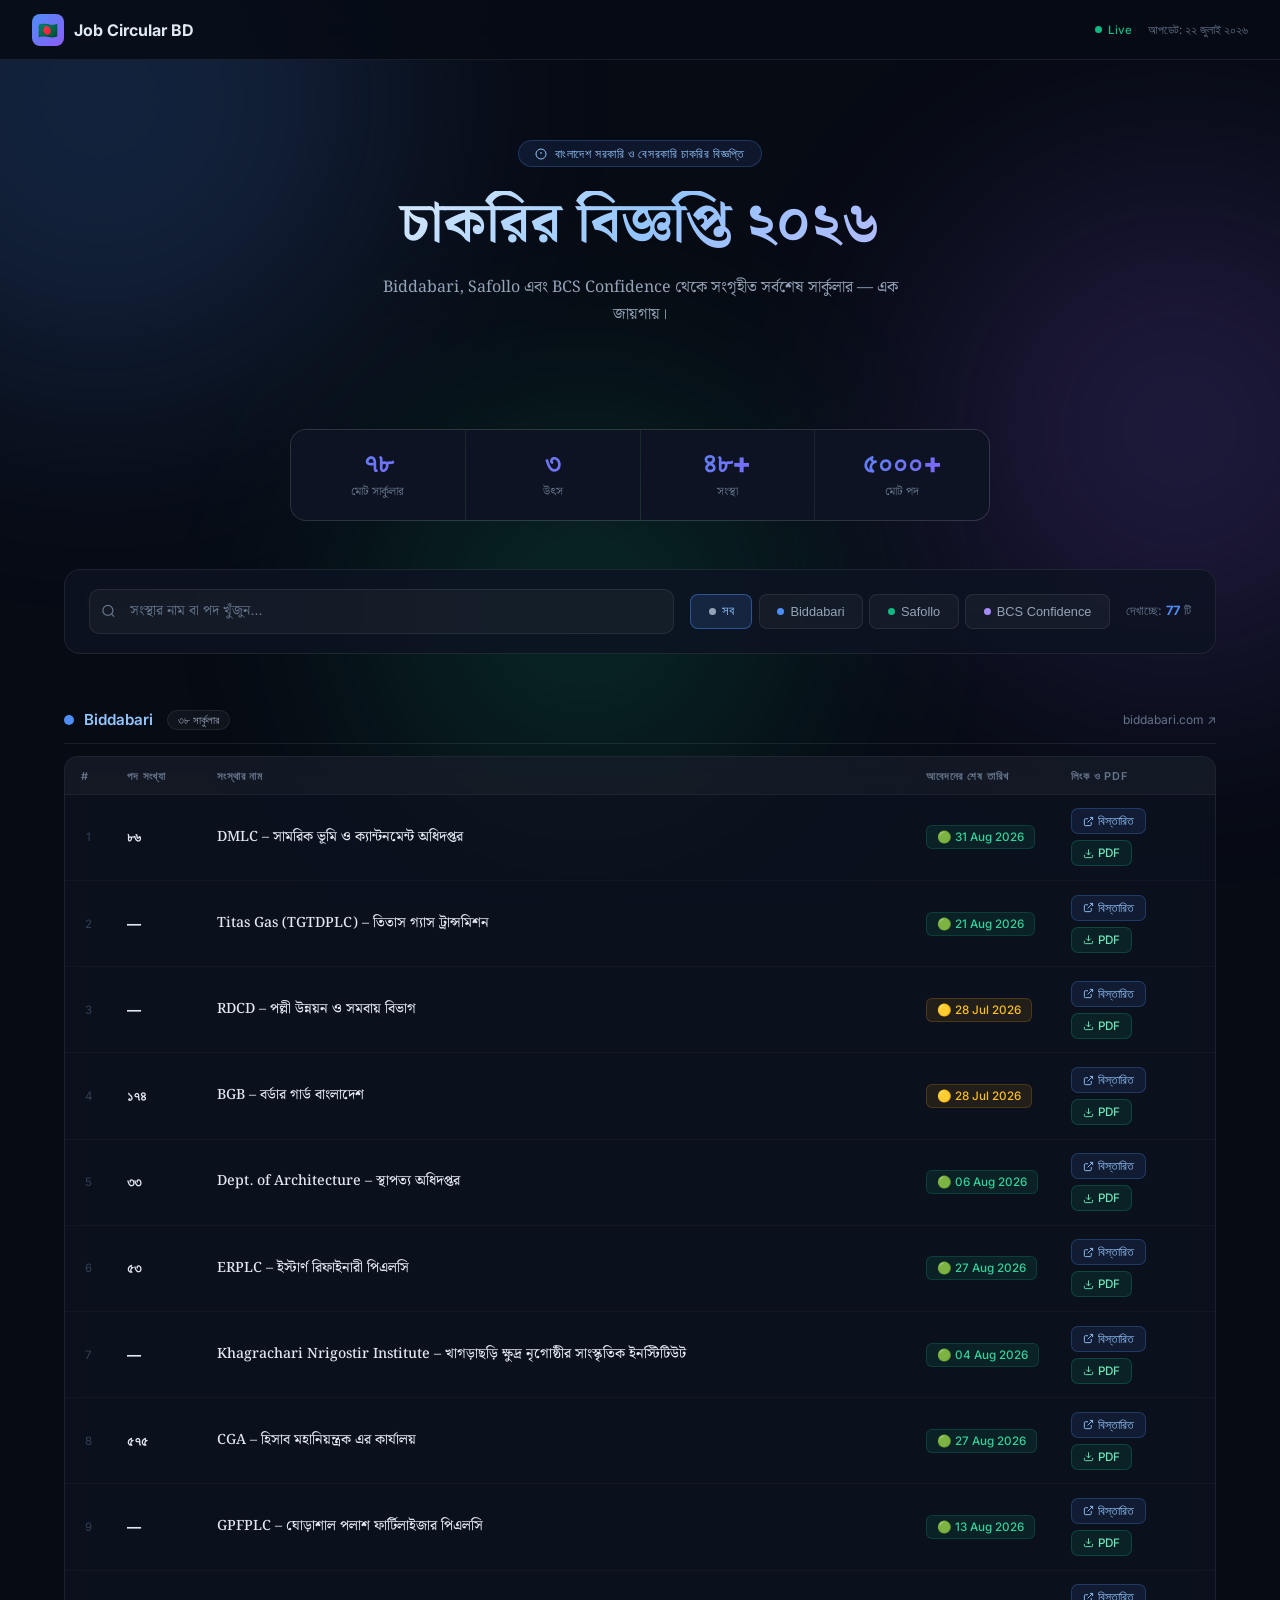
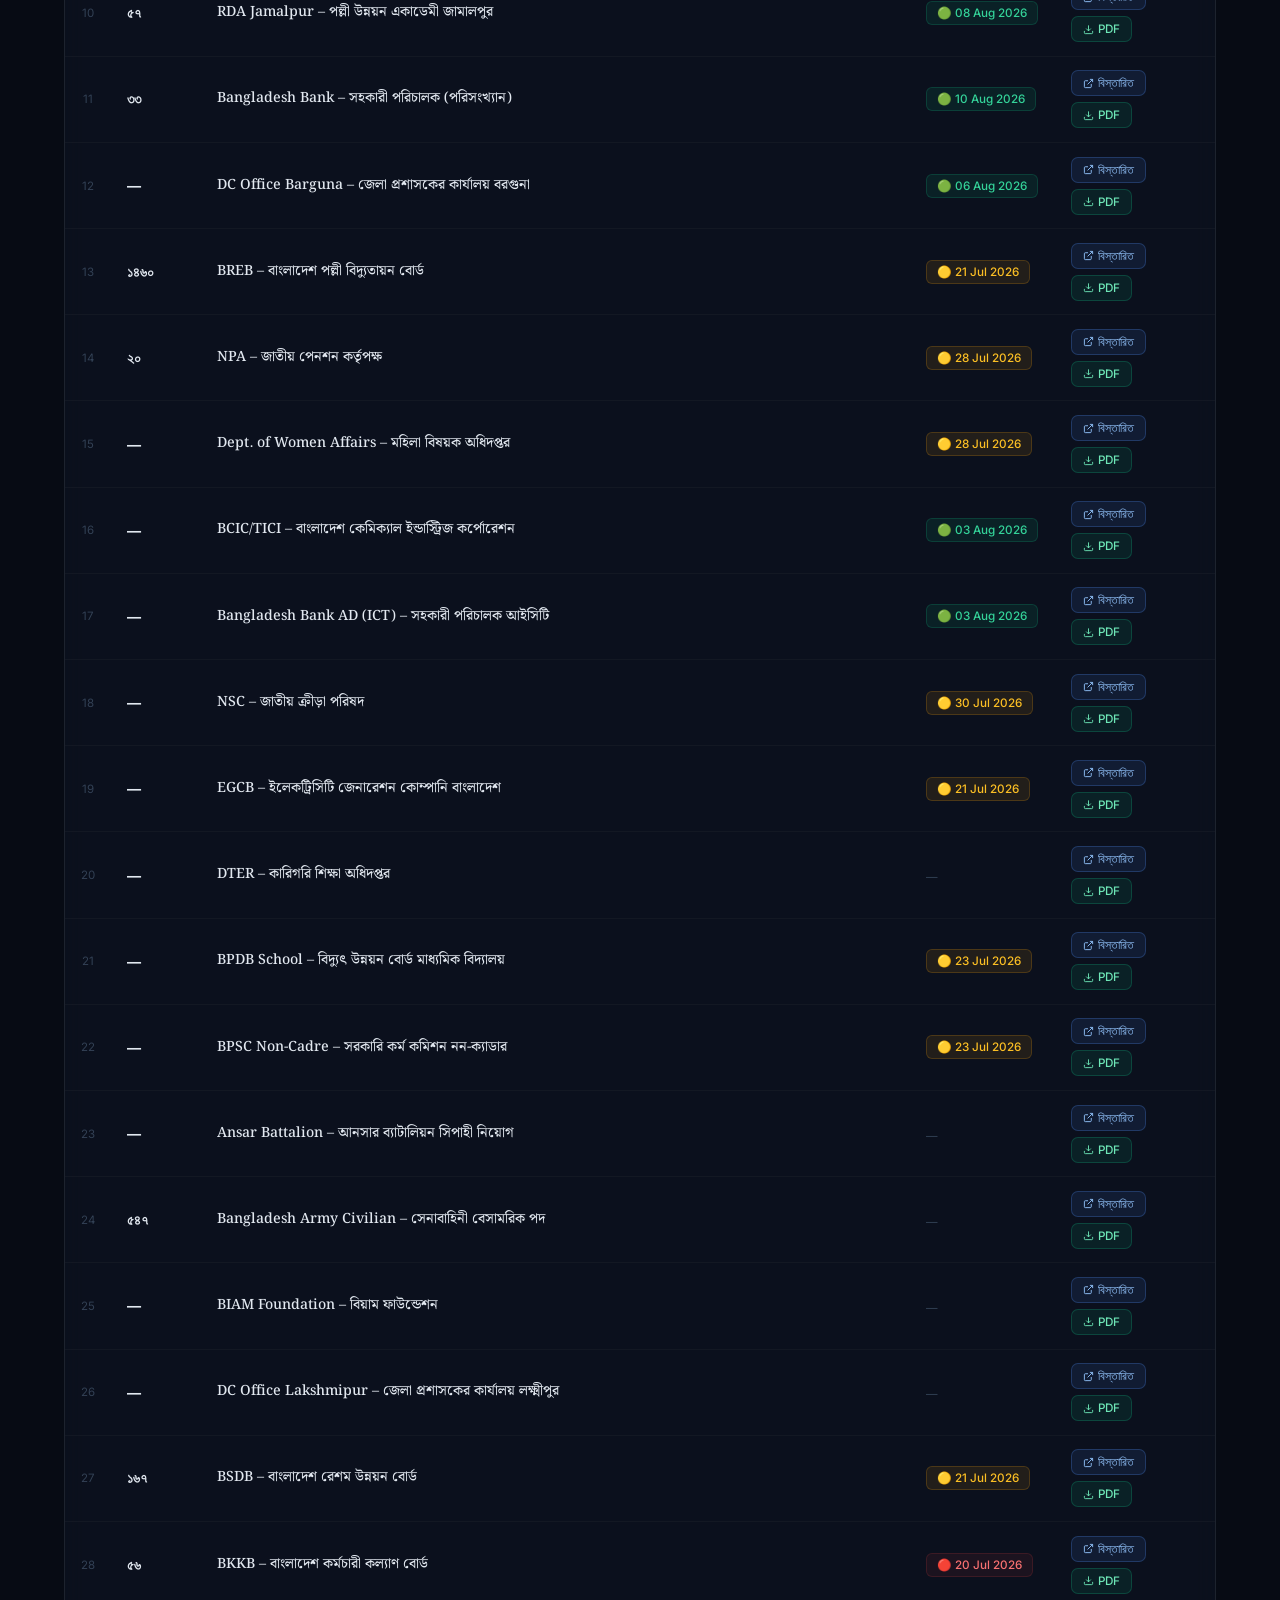
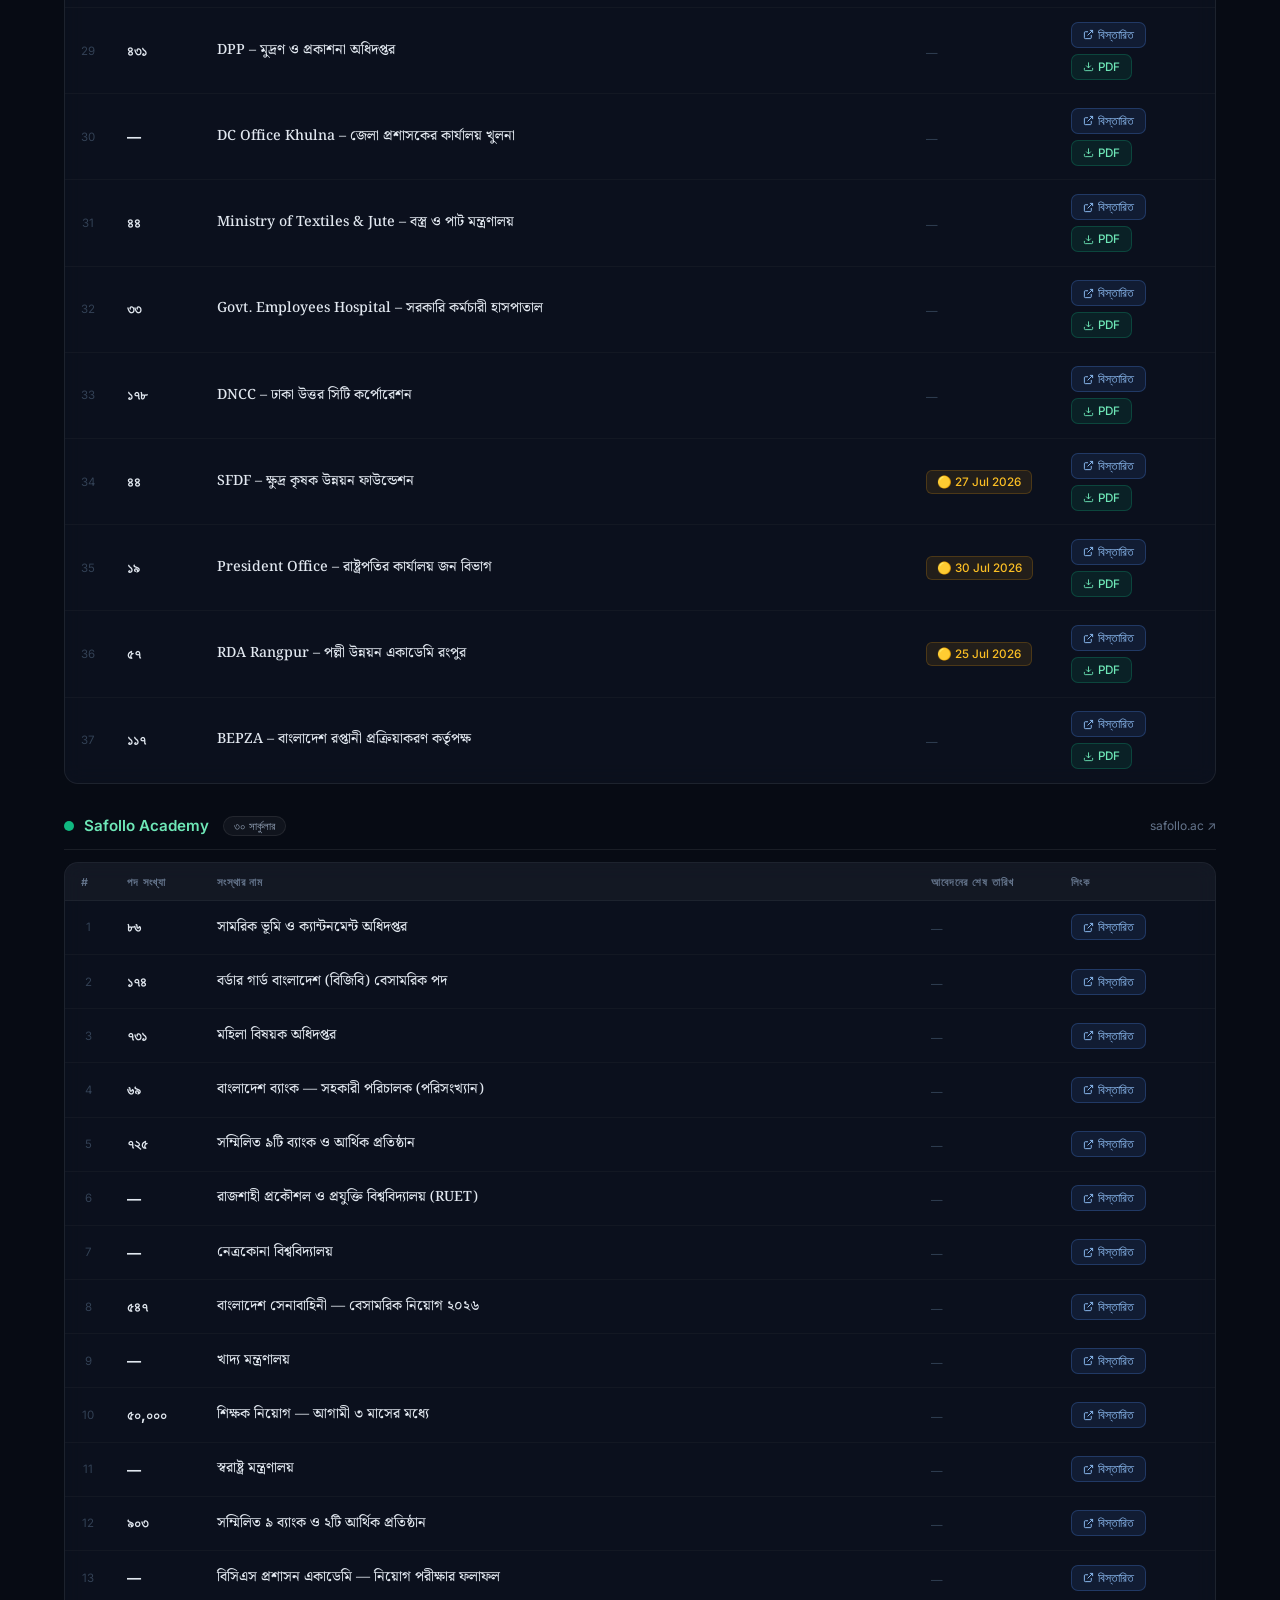
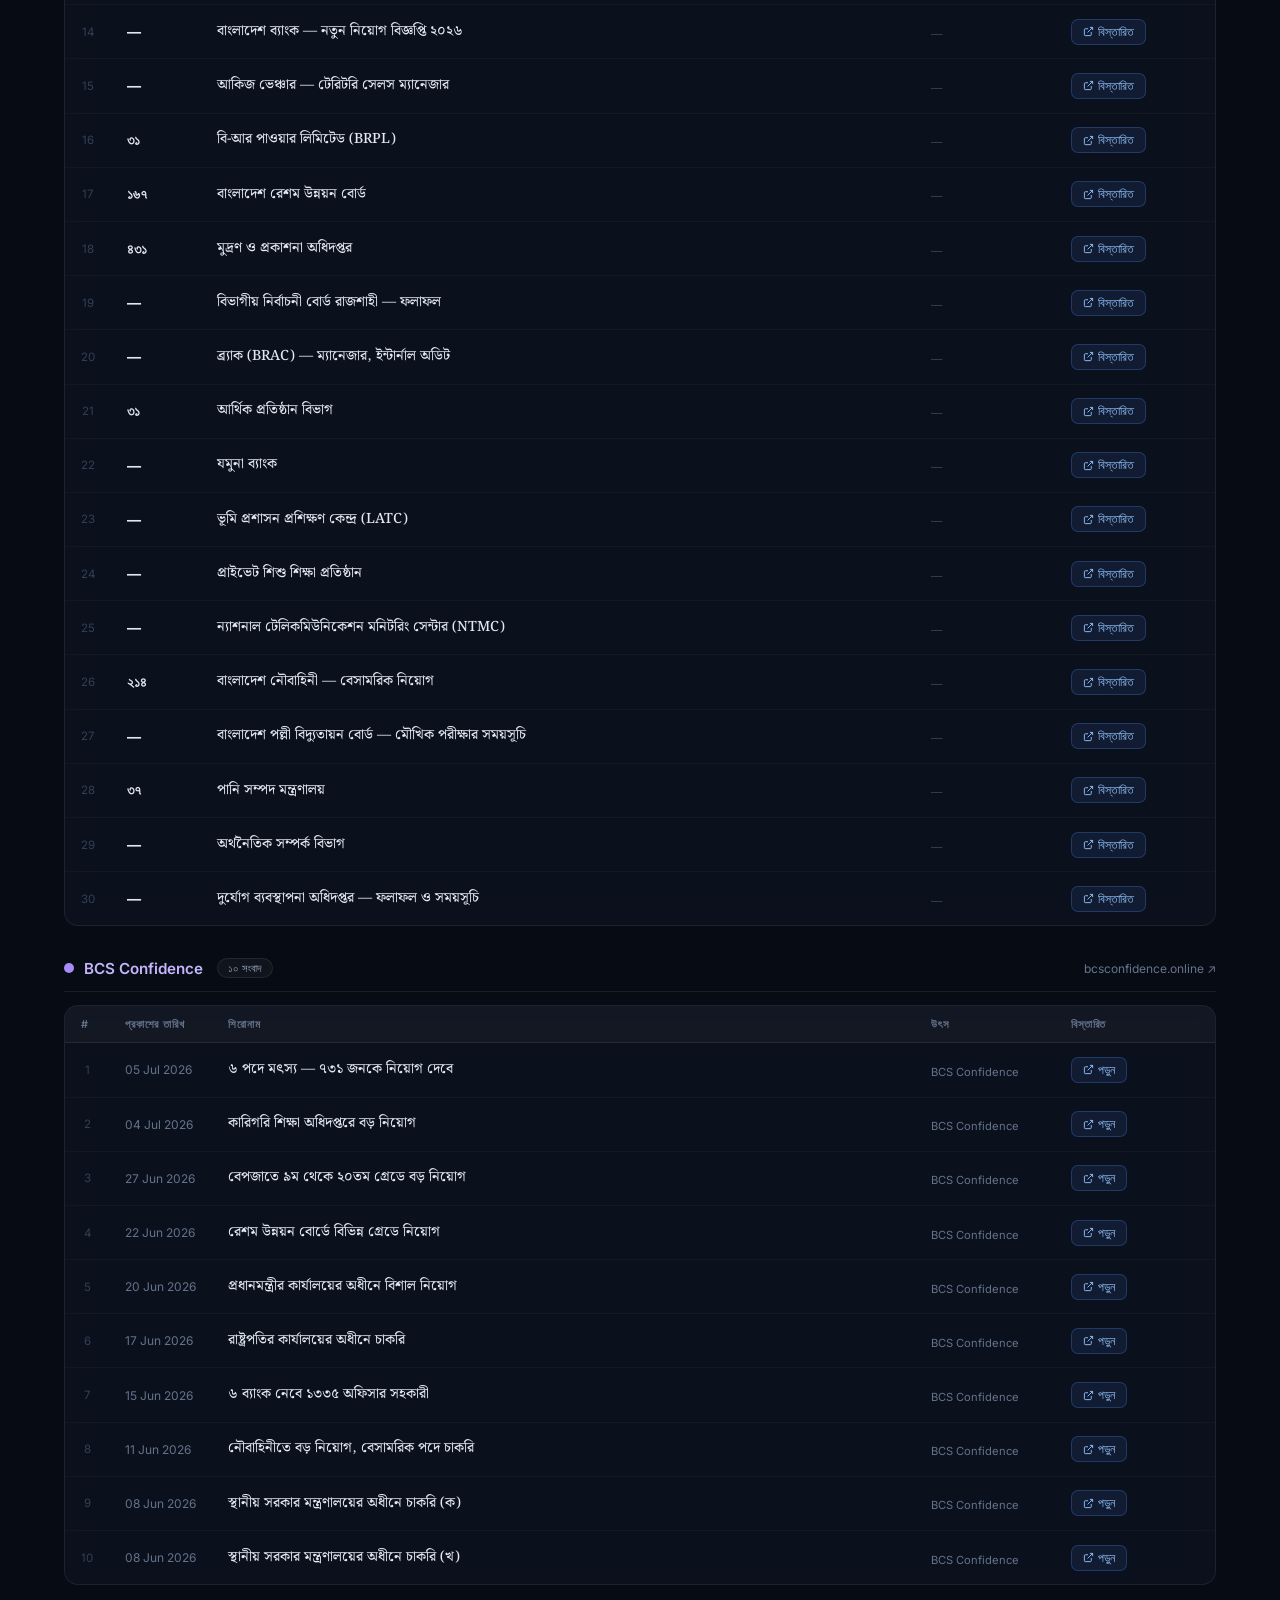
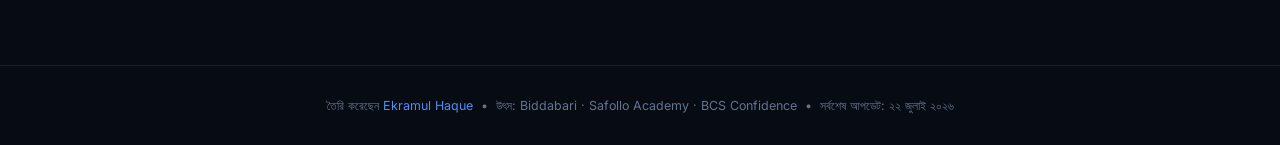
==== index.html @ 8dbff9f8 "Redesign: single-page premium job circular portal" ====
<!DOCTYPE html>
<html lang="bn">
<head>
  <meta charset="UTF-8">
  <meta name="viewport" content="width=device-width, initial-scale=1.0">
  <title>চাকরির বিজ্ঞপ্তি ২০২৬ | Job Circular BD</title>
  <meta name="description" content="বাংলাদেশ সরকারি ও বেসরকারি চাকরির বিজ্ঞপ্তি ২০২৬ – সর্বশেষ আপডেট">
  <link rel="preconnect" href="https://fonts.googleapis.com">
  <link rel="preconnect" href="https://fonts.gstatic.com" crossorigin>
  <link href="https://fonts.googleapis.com/css2?family=Inter:wght@300;400;500;600;700;800&family=Noto+Serif+Bengali:wght@400;500;600;700&display=swap" rel="stylesheet">
  <style>
    *, *::before, *::after { box-sizing: border-box; margin: 0; padding: 0; }

    :root {
      --bg:       #070b14;
      --bg2:      #0d1322;
      --surface:  rgba(255,255,255,0.04);
      --border:   rgba(255,255,255,0.08);
      --border2:  rgba(255,255,255,0.12);
      --blue:     #4f8ef7;
      --blue2:    #7bb3ff;
      --violet:   #8b5cf6;
      --green:    #10b981;
      --amber:    #f59e0b;
      --red:      #ef4444;
      --text:     #e2e8f0;
      --muted:    #64748b;
      --muted2:   #94a3b8;
    }

    html { scroll-behavior: smooth; }

    body {
      background: var(--bg);
      color: var(--text);
      font-family: 'Inter', sans-serif;
      min-height: 100vh;
      overflow-x: hidden;
    }

    /* ── ANIMATED BG ── */
    .bg-orbs {
      position: fixed; inset: 0; z-index: 0; pointer-events: none; overflow: hidden;
    }
    .orb {
      position: absolute; border-radius: 50%; filter: blur(120px); opacity: 0.18;
      animation: orbFloat 20s ease-in-out infinite alternate;
    }
    .orb-1 { width: 600px; height: 600px; background: #4f8ef7; top: -200px; left: -200px; animation-delay: 0s; }
    .orb-2 { width: 500px; height: 500px; background: #8b5cf6; top: 20%; right: -150px; animation-delay: -7s; }
    .orb-3 { width: 400px; height: 400px; background: #10b981; bottom: 10%; left: 30%; animation-delay: -14s; }
    @keyframes orbFloat {
      from { transform: translate(0,0) scale(1); }
      to   { transform: translate(40px, 60px) scale(1.1); }
    }

    /* ── HEADER ── */
    header {
      position: sticky; top: 0; z-index: 100;
      background: rgba(7,11,20,0.85);
      backdrop-filter: blur(20px);
      border-bottom: 1px solid var(--border);
      padding: 0 2rem;
      height: 60px;
      display: flex; align-items: center; justify-content: space-between;
    }
    .logo {
      display: flex; align-items: center; gap: 10px;
      font-size: 1rem; font-weight: 700; color: var(--text);
      text-decoration: none;
    }
    .logo-icon {
      width: 32px; height: 32px; border-radius: 8px;
      background: linear-gradient(135deg, var(--blue), var(--violet));
      display: flex; align-items: center; justify-content: center;
      font-size: 16px;
    }
    .header-right {
      display: flex; align-items: center; gap: 1rem;
    }
    .live-badge {
      display: flex; align-items: center; gap: 6px;
      font-size: 0.72rem; color: var(--green); font-weight: 500;
    }
    .live-dot {
      width: 7px; height: 7px; border-radius: 50%;
      background: var(--green);
      animation: pulse 2s ease-in-out infinite;
    }
    @keyframes pulse {
      0%,100% { opacity: 1; transform: scale(1); }
      50% { opacity: 0.5; transform: scale(0.8); }
    }
    .last-update { font-size: 0.72rem; color: var(--muted); }

    /* ── HERO ── */
    .hero {
      position: relative; z-index: 1;
      padding: 80px 2rem 60px;
      text-align: center;
      max-width: 860px; margin: 0 auto;
    }
    .hero-eyebrow {
      display: inline-flex; align-items: center; gap: 8px;
      background: rgba(79,142,247,0.1);
      border: 1px solid rgba(79,142,247,0.25);
      border-radius: 50px;
      padding: 5px 16px;
      font-size: 0.75rem; color: #93c5fd; letter-spacing: 0.05em;
      margin-bottom: 1.5rem;
    }
    .hero h1 {
      font-family: 'Noto Serif Bengali', serif;
      font-size: clamp(2rem, 5vw, 3.5rem);
      font-weight: 700; line-height: 1.2;
      background: linear-gradient(135deg, #ffffff 0%, #93c5fd 50%, #c4b5fd 100%);
      -webkit-background-clip: text; -webkit-text-fill-color: transparent;
      background-clip: text;
      margin-bottom: 1rem;
    }
    .hero p {
      font-family: 'Noto Serif Bengali', serif;
      font-size: 1rem; color: var(--muted2);
      line-height: 1.7; max-width: 560px; margin: 0 auto 2.5rem;
    }

    /* ── STATS ── */
    .stats {
      position: relative; z-index: 1;
      display: flex; gap: 1px;
      max-width: 700px; margin: 0 auto 3rem;
      background: var(--border);
      border-radius: 16px; overflow: hidden;
      border: 1px solid var(--border);
    }
    .stat-item {
      flex: 1; background: var(--bg2);
      padding: 1.2rem 1rem; text-align: center;
    }
    .stat-num {
      font-size: 1.8rem; font-weight: 800;
      background: linear-gradient(135deg, var(--blue), var(--violet));
      -webkit-background-clip: text; -webkit-text-fill-color: transparent;
      background-clip: text;
      line-height: 1;
    }
    .stat-label {
      font-size: 0.72rem; color: var(--muted); margin-top: 4px;
      font-family: 'Noto Serif Bengali', serif;
    }

    /* ── CONTROLS ── */
    .controls-wrap {
      position: relative; z-index: 1;
      max-width: 1200px; margin: 0 auto;
      padding: 0 1.5rem 1.5rem;
    }
    .controls {
      background: rgba(13,19,34,0.8);
      border: 1px solid var(--border);
      border-radius: 16px;
      padding: 1.2rem 1.5rem;
      backdrop-filter: blur(12px);
      display: flex; gap: 1rem; flex-wrap: wrap; align-items: center;
    }

    /* Search */
    .search-box {
      position: relative; flex: 1; min-width: 220px;
    }
    .search-box svg {
      position: absolute; left: 12px; top: 50%; transform: translateY(-50%);
      color: var(--muted); pointer-events: none;
    }
    .search-box input {
      width: 100%;
      background: var(--surface);
      border: 1px solid var(--border);
      border-radius: 10px;
      padding: 0.65rem 1rem 0.65rem 2.5rem;
      color: var(--text);
      font-size: 0.88rem;
      font-family: 'Noto Serif Bengali', serif;
      transition: border 0.2s, box-shadow 0.2s;
    }
    .search-box input:focus {
      outline: none;
      border-color: var(--blue);
      box-shadow: 0 0 0 3px rgba(79,142,247,0.15);
    }
    .search-box input::placeholder { color: var(--muted); }

    /* Filter tabs */
    .filter-tabs {
      display: flex; gap: 0.4rem; flex-wrap: wrap;
    }
    .ftab {
      padding: 0.55rem 1.1rem;
      border-radius: 8px;
      border: 1px solid var(--border);
      background: var(--surface);
      color: var(--muted2);
      font-size: 0.8rem; font-weight: 500;
      cursor: pointer;
      transition: all 0.2s;
      white-space: nowrap;
      display: flex; align-items: center; gap: 6px;
    }
    .ftab:hover { border-color: var(--border2); color: var(--text); }
    .ftab.active {
      background: rgba(79,142,247,0.15);
      border-color: rgba(79,142,247,0.45);
      color: #93c5fd;
    }
    .ftab .dot { width: 7px; height: 7px; border-radius: 50%; }

    .count-label {
      font-size: 0.8rem; color: var(--muted);
      margin-left: auto; white-space: nowrap;
    }
    .count-label strong { color: var(--blue); }

    /* ── SECTION HEADER ── */
    .main-wrap {
      position: relative; z-index: 1;
      max-width: 1200px; margin: 0 auto;
      padding: 0 1.5rem 5rem;
    }
    .section-head {
      display: flex; align-items: center; gap: 10px;
      margin: 2rem 0 0.8rem;
      padding-bottom: 0.8rem;
      border-bottom: 1px solid var(--border);
    }
    .section-head .s-dot { width: 10px; height: 10px; border-radius: 50%; flex-shrink: 0; }
    .section-head h2 { font-size: 0.95rem; font-weight: 600; }
    .section-head a {
      font-size: 0.75rem; color: var(--muted);
      text-decoration: none; margin-left: 6px;
    }
    .section-head a:hover { color: var(--blue); }
    .section-head .s-badge {
      font-size: 0.7rem; background: var(--surface);
      border: 1px solid var(--border);
      color: var(--muted2);
      padding: 2px 10px; border-radius: 20px; margin-left: 4px;
    }
    .section-head .ml { margin-left: auto; }

    /* ── TABLE ── */
    .tbl-wrap {
      border-radius: 14px; overflow: hidden;
      border: 1px solid var(--border);
      background: rgba(13,19,34,0.7);
      backdrop-filter: blur(10px);
    }
    .jc-table { width: 100%; border-collapse: collapse; }
    .jc-table thead th {
      background: rgba(255,255,255,0.03);
      padding: 0.7rem 1rem;
      text-align: left;
      font-size: 0.68rem; font-weight: 600;
      text-transform: uppercase; letter-spacing: 0.08em;
      color: var(--muted);
      border-bottom: 1px solid var(--border);
      white-space: nowrap;
    }
    .jc-table tbody tr {
      border-bottom: 1px solid rgba(255,255,255,0.03);
      transition: background 0.15s;
    }
    .jc-table tbody tr:last-child { border-bottom: none; }
    .jc-table tbody tr:hover { background: rgba(79,142,247,0.05); }
    .jc-table tbody tr.hidden { display: none; }
    .jc-table td { padding: 0.85rem 1rem; vertical-align: middle; }

    /* col: serial */
    .td-serial { width: 40px; text-align: center; font-size: 0.72rem; color: #334155; font-family: 'Inter', sans-serif; }
    /* col: org */
    .td-org { max-width: 340px; }
    .org-name {
      font-family: 'Noto Serif Bengali', serif;
      font-size: 0.88rem; color: var(--text); font-weight: 500;
      display: block; line-height: 1.4;
    }
    .org-src { font-size: 0.7rem; color: var(--muted); font-family: 'Inter', sans-serif; margin-top: 2px; }
    /* col: posts */
    .td-posts {
      font-family: 'Inter', sans-serif;
      font-size: 0.88rem; font-weight: 700;
      color: var(--text); white-space: nowrap; width: 90px;
    }
    /* col: deadline */
    .td-dl { white-space: nowrap; width: 140px; }
    .dl-badge {
      display: inline-flex; align-items: center; gap: 5px;
      font-size: 0.73rem; font-weight: 500;
      padding: 4px 10px; border-radius: 6px;
      font-family: 'Inter', sans-serif;
    }
    .dl-active { background: rgba(16,185,129,0.1); color: #34d399; border: 1px solid rgba(16,185,129,0.2); }
    .dl-urgent { background: rgba(245,158,11,0.1); color: #fbbf24; border: 1px solid rgba(245,158,11,0.2); }
    .dl-expired{ background: rgba(239,68,68,0.08); color: #f87171; border: 1px solid rgba(239,68,68,0.15); }
    .dl-none   { font-size: 0.72rem; color: #334155; font-family: 'Inter', sans-serif; }
    /* col: actions */
    .td-action { width: 160px; }
    .btn-row { display: flex; gap: 6px; align-items: center; flex-wrap: wrap; }
    .btn-d, .btn-p {
      display: inline-flex; align-items: center; gap: 4px;
      padding: 5px 11px; border-radius: 7px;
      font-size: 0.73rem; font-weight: 500;
      font-family: 'Inter', sans-serif;
      text-decoration: none; transition: all 0.18s; white-space: nowrap; border: 1px solid;
    }
    .btn-d { background: rgba(79,142,247,0.1); color: #93c5fd; border-color: rgba(79,142,247,0.25); }
    .btn-d:hover { background: rgba(79,142,247,0.22); transform: translateY(-1px); }
    .btn-p { background: rgba(16,185,129,0.1); color: #6ee7b7; border-color: rgba(16,185,129,0.25); }
    .btn-p:hover { background: rgba(16,185,129,0.22); transform: translateY(-1px); }

    /* empty */
    .empty { text-align: center; padding: 4rem; color: var(--muted); display: none; }
    .empty svg { margin-bottom: 1rem; opacity: 0.3; }

    /* ── FOOTER ── */
    footer {
      position: relative; z-index: 1;
      border-top: 1px solid var(--border);
      padding: 2rem;
      text-align: center;
      font-size: 0.78rem; color: var(--muted);
    }
    footer a { color: var(--blue); text-decoration: none; }

    /* ── RESPONSIVE ── */
    @media (max-width: 768px) {
      .hero { padding: 60px 1.5rem 40px; }
      .stats { max-width: 100%; margin: 0 1.5rem 2rem; border-radius: 12px; }
      .jc-table thead th:nth-child(2),
      .jc-table td.td-posts { display: none; }
    }
    @media (max-width: 540px) {
      .jc-table thead th:nth-child(3),
      .jc-table td.td-dl { display: none; }
      header { padding: 0 1rem; }
      .logo span.tagline { display: none; }
    }

    /* ── SCROLL FADE ── */
    .fade-up { opacity: 0; transform: translateY(24px); transition: opacity 0.5s ease, transform 0.5s ease; }
    .fade-up.visible { opacity: 1; transform: none; }
  </style>
</head>
<body>
  <div class="bg-orbs">
    <div class="orb orb-1"></div>
    <div class="orb orb-2"></div>
    <div class="orb orb-3"></div>
  </div>

  <!-- HEADER -->
  <header>
    <a href="#" class="logo">
      <div class="logo-icon">🇧🇩</div>
      <span>Job Circular BD</span>
    </a>
    <div class="header-right">
      <div class="live-badge"><div class="live-dot"></div> Live</div>
      <div class="last-update">আপডেট: ২২ জুলাই ২০২৬</div>
    </div>
  </header>

  <!-- HERO -->
  <section class="hero fade-up">
    <div class="hero-eyebrow">
      <svg width="12" height="12" fill="none" stroke="currentColor" stroke-width="2" viewBox="0 0 24 24"><circle cx="12" cy="12" r="10"/><line x1="12" y1="8" x2="12" y2="12"/><line x1="12" y1="16" x2="12.01" y2="16"/></svg>
      বাংলাদেশ সরকারি ও বেসরকারি চাকরির বিজ্ঞপ্তি
    </div>
    <h1>চাকরির বিজ্ঞপ্তি ২০২৬</h1>
    <p>Biddabari, Safollo এবং BCS Confidence থেকে সংগৃহীত সর্বশেষ সার্কুলার — এক জায়গায়।</p>
  </section>

  <!-- STATS -->
  <div class="stats fade-up">
    <div class="stat-item">
      <div class="stat-num">৭৮</div>
      <div class="stat-label">মোট সার্কুলার</div>
    </div>
    <div class="stat-item">
      <div class="stat-num">৩</div>
      <div class="stat-label">উৎস</div>
    </div>
    <div class="stat-item">
      <div class="stat-num">৪৮+</div>
      <div class="stat-label">সংস্থা</div>
    </div>
    <div class="stat-item">
      <div class="stat-num">৫০০০+</div>
      <div class="stat-label">মোট পদ</div>
    </div>
  </div>

  <!-- CONTROLS -->
  <div class="controls-wrap fade-up">
    <div class="controls">
      <div class="search-box">
        <svg width="15" height="15" fill="none" stroke="currentColor" stroke-width="2" viewBox="0 0 24 24"><circle cx="11" cy="11" r="8"/><path d="m21 21-4.35-4.35"/></svg>
        <input type="text" id="searchInput" placeholder="সংস্থার নাম বা পদ খুঁজুন..." oninput="doFilter()">
      </div>
      <div class="filter-tabs">
        <button class="ftab active" data-f="all" onclick="setFilter(this,'all')">
          <span class="dot" style="background:#94a3b8"></span> সব
        </button>
        <button class="ftab" data-f="biddabari" onclick="setFilter(this,'biddabari')">
          <span class="dot" style="background:#4f8ef7"></span> Biddabari
        </button>
        <button class="ftab" data-f="safollo" onclick="setFilter(this,'safollo')">
          <span class="dot" style="background:#10b981"></span> Safollo
        </button>
        <button class="ftab" data-f="bcsconfidence" onclick="setFilter(this,'bcsconfidence')">
          <span class="dot" style="background:#a78bfa"></span> BCS Confidence
        </button>
      </div>
      <span class="count-label">দেখাচ্ছে: <strong id="totalCount">78</strong> টি</span>
    </div>
  </div>

  <!-- MAIN TABLE AREA -->
  <div class="main-wrap">
    <div id="emptyState" class="empty">
      <svg width="48" height="48" fill="none" stroke="currentColor" stroke-width="1.5" viewBox="0 0 24 24"><circle cx="11" cy="11" r="8"/><path d="m21 21-4.35-4.35"/></svg>
      <p>কোনো সার্কুলার পাওয়া যায়নি।</p>
    </div>

    <!-- BIDDABARI -->
    <div data-sg="biddabari">
      <div class="section-head fade-up">
        <span class="s-dot" style="background:#4f8ef7"></span>
        <h2 style="color:#93c5fd">Biddabari</h2>
        <span class="s-badge">৩৮ সার্কুলার</span>
        <a href="https://biddabari.com/job-circular" target="_blank" class="ml">biddabari.com ↗</a>
      </div>
      <div class="tbl-wrap fade-up">
        <table class="jc-table">
          <thead><tr>
            <th>#</th>
            <th>পদ সংখ্যা</th>
            <th>সংস্থার নাম</th>
            <th>আবেদনের শেষ তারিখ</th>
            <th>লিংক ও PDF</th>
          </tr></thead>
          <tbody id="tb-biddabari"></tbody>
        </table>
      </div>
    </div>

    <!-- SAFOLLO -->
    <div data-sg="safollo">
      <div class="section-head fade-up">
        <span class="s-dot" style="background:#10b981"></span>
        <h2 style="color:#6ee7b7">Safollo Academy</h2>
        <span class="s-badge">৩০ সার্কুলার</span>
        <a href="https://www.safollo.ac/job-circular" target="_blank" class="ml">safollo.ac ↗</a>
      </div>
      <div class="tbl-wrap fade-up">
        <table class="jc-table">
          <thead><tr>
            <th>#</th>
            <th>পদ সংখ্যা</th>
            <th>সংস্থার নাম</th>
            <th>আবেদনের শেষ তারিখ</th>
            <th>লিংক</th>
          </tr></thead>
          <tbody id="tb-safollo"></tbody>
        </table>
      </div>
    </div>

    <!-- BCS CONFIDENCE -->
    <div data-sg="bcsconfidence">
      <div class="section-head fade-up">
        <span class="s-dot" style="background:#a78bfa"></span>
        <h2 style="color:#c4b5fd">BCS Confidence</h2>
        <span class="s-badge">১০ সংবাদ</span>
        <a href="https://www.bcsconfidence.online/job-news" target="_blank" class="ml">bcsconfidence.online ↗</a>
      </div>
      <div class="tbl-wrap fade-up">
        <table class="jc-table">
          <thead><tr>
            <th>#</th>
            <th>প্রকাশের তারিখ</th>
            <th>শিরোনাম</th>
            <th>উৎস</th>
            <th>বিস্তারিত</th>
          </tr></thead>
          <tbody id="tb-bcsconfidence"></tbody>
        </table>
      </div>
    </div>
  </div>

  <footer>
    তৈরি করেছেন <a href="https://ekramulhaque.live" target="_blank">Ekramul Haque</a> &nbsp;•&nbsp;
    উৎস: Biddabari · Safollo Academy · BCS Confidence &nbsp;•&nbsp;
    সর্বশেষ আপডেট: ২২ জুলাই ২০২৬
  </footer>

<script>
// ── DATA ───────────────────────────────────────────────────────────────────
const BD = [
  {p:'৮৬',  org:'DMLC – সামরিক ভূমি ও ক্যান্টনমেন্ট অধিদপ্তর', dl:'31 Aug 2026', st:'active', det:'https://biddabari.com/job-circular-details/dmlc-job-circular-2026', pdf:'https://storage.biddabari.online/biddabari-bucket/backend/assets/uploaded-files/job-circular/samrik-vuumi-oo-kzantnment-odhidptr-1778507553-7111.pdf'},
  {p:'—',   org:'Titas Gas (TGTDPLC) – তিতাস গ্যাস ট্রান্সমিশন', dl:'21 Aug 2026', st:'active', det:'https://biddabari.com/job-circular-details/titas-gas-tgtdplc-job-circular-2026', pdf:'https://storage.biddabari.online/biddabari-bucket/backend/assets/uploaded-files/job-circular/titas-1-1784458172-7332.pdf'},
  {p:'—',   org:'RDCD – পল্লী উন্নয়ন ও সমবায় বিভাগ', dl:'28 Jul 2026', st:'urgent', det:'https://biddabari.com/job-circular-details/rdcd-job-circular-2026', pdf:'https://storage.biddabari.online/biddabari-bucket/backend/assets/uploaded-files/job-circular/20260630-1784205872-4252.pdf'},
  {p:'১৭৪', org:'BGB – বর্ডার গার্ড বাংলাদেশ', dl:'28 Jul 2026', st:'urgent', det:'https://biddabari.com/job-circular-details/bgb-job-circular-2026', pdf:'https://storage.biddabari.online/biddabari-bucket/backend/assets/uploaded-files/job-circular/bgb-1-1784180374-3429.pdf'},
  {p:'৩৩',  org:'Dept. of Architecture – স্থাপত্য অধিদপ্তর', dl:'06 Aug 2026', st:'active', det:'https://biddabari.com/job-circular-details/department-of-architecture-job-circular-2026', pdf:'https://storage.biddabari.online/biddabari-bucket/backend/assets/uploaded-files/job-circular/217622d8-5039-4d97-b47e-1b0dc9718337-1784112137-1278.pdf'},
  {p:'৫৩',  org:'ERPLC – ইস্টার্ণ রিফাইনারী পিএলসি', dl:'27 Aug 2026', st:'active', det:'https://biddabari.com/job-circular-details/erplc-job-circular-2026', pdf:'https://storage.biddabari.online/biddabari-bucket/backend/assets/uploaded-files/job-circular/errrrrrrr-1784037362-9326.pdf'},
  {p:'—',   org:'Khagrachari Nrigostir Institute – খাগড়াছড়ি ক্ষুদ্র নৃগোষ্ঠীর সাংস্কৃতিক ইনস্টিটিউট', dl:'04 Aug 2026', st:'active', det:'https://biddabari.com/job-circular-details/khagrachari-khudra-nrigostir-sangskritik-institute-job-circular-2026', pdf:'https://storage.biddabari.online/biddabari-bucket/backend/assets/uploaded-files/job-circular/kshudr-nrri-goshtheer-sangskrritik-institiut-khagrachori-1783950040-4020.pdf'},
  {p:'৫৭৫', org:'CGA – হিসাব মহানিয়ন্ত্রক এর কার্যালয়', dl:'27 Aug 2026', st:'active', det:'https://biddabari.com/job-circular-details/cga-job-circular-2026', pdf:'https://storage.biddabari.online/biddabari-bucket/backend/assets/uploaded-files/job-circular/lhisab-mhanizntrk-1783864738-9229.pdf'},
  {p:'—',   org:'GPFPLC – ঘোড়াশাল পলাশ ফার্টিলাইজার পিএলসি', dl:'13 Aug 2026', st:'active', det:'https://biddabari.com/job-circular-details/ghorashal-polash-fertilizer-plc-job-circular-2026', pdf:'https://storage.biddabari.online/biddabari-bucket/backend/assets/uploaded-files/job-circular/7a323d4f-6260-43ff-ac05-0bfb2d24c623-1783788589-2787.pdf'},
  {p:'৫৭',  org:'RDA Jamalpur – পল্লী উন্নয়ন একাডেমী জামালপুর', dl:'08 Aug 2026', st:'active', det:'https://biddabari.com/job-circular-details/rural-development-academy-jamalpur-job-circular-2026', pdf:'https://storage.biddabari.online/biddabari-bucket/backend/assets/uploaded-files/job-circular/pllee-unnyn-jamal-pur-1783605830-1492.pdf'},
  {p:'৩৩',  org:'Bangladesh Bank – সহকারী পরিচালক (পরিসংখ্যান)', dl:'10 Aug 2026', st:'active', det:'https://biddabari.com/job-circular-details/bangladesh-bank-assistant-director-statistics-job-circular-2026', pdf:'https://storage.biddabari.online/biddabari-bucket/backend/assets/uploaded-files/job-circular/statstucs-bb-55-1783520561-9955.pdf'},
  {p:'—',   org:'DC Office Barguna – জেলা প্রশাসকের কার্যালয় বরগুনা', dl:'06 Aug 2026', st:'active', det:'https://biddabari.com/job-circular-details/dc-office-barguna-job-circular-2026-9-posts', pdf:'https://storage.biddabari.online/biddabari-bucket/backend/assets/uploaded-files/job-circular/jela-prsasker-karzaly-brguna-1783519979-6166.pdf'},
  {p:'১৪৬০',org:'BREB – বাংলাদেশ পল্লী বিদ্যুতায়ন বোর্ড', dl:'21 Jul 2026', st:'urgent', det:'https://biddabari.com/job-circular-details/bangladesh-rural-electrification-board-breb-job-circular-2026-1460-posts', pdf:'https://storage.biddabari.online/biddabari-bucket/backend/assets/uploaded-files/job-circular/24e586e3-b567-45a5-af83-fe45080a56f3-1783435050-7980.pdf'},
  {p:'২০',  org:'NPA – জাতীয় পেনশন কর্তৃপক্ষ', dl:'28 Jul 2026', st:'urgent', det:'https://biddabari.com/job-circular-details/national-pension-authority-npa-job-circular-2026-20-posts', pdf:'https://storage.biddabari.online/biddabari-bucket/backend/assets/uploaded-files/job-circular/466b-1783342741-2759.pdf'},
  {p:'—',   org:'Dept. of Women Affairs – মহিলা বিষয়ক অধিদপ্তর', dl:'28 Jul 2026', st:'urgent', det:'https://biddabari.com/job-circular-details/department-of-women-affairs-job-circular-2026', pdf:'https://storage.biddabari.online/biddabari-bucket/backend/assets/uploaded-files/job-circular/mhila-bishzk-odhidptr-1783257477-1034.pdf'},
  {p:'—',   org:'BCIC/TICI – বাংলাদেশ কেমিক্যাল ইন্ডাস্ট্রিজ কর্পোরেশন', dl:'03 Aug 2026', st:'active', det:'https://biddabari.com/job-circular-details/bcic-tici-job-circular-2026', pdf:'https://storage.biddabari.online/biddabari-bucket/backend/assets/uploaded-files/job-circular/e28103ac-f022-4797-b695-f5941cfc0f1c-1783172819-7805.pdf'},
  {p:'—',   org:'Bangladesh Bank AD (ICT) – সহকারী পরিচালক আইসিটি', dl:'03 Aug 2026', st:'active', det:'https://biddabari.com/job-circular-details/bangladesh-bank-ad-ict-job-circular-2026', pdf:'https://storage.biddabari.online/biddabari-bucket/backend/assets/uploaded-files/job-circular/adict-1783000035-5863.pdf'},
  {p:'—',   org:'NSC – জাতীয় ক্রীড়া পরিষদ', dl:'30 Jul 2026', st:'urgent', det:'https://biddabari.com/job-circular-details/nsc-job-circular-2026-national-sports-council-job-circular', pdf:'https://storage.biddabari.online/biddabari-bucket/backend/assets/uploaded-files/job-circular/jateez-kreeda-prishd-nizog-bijngpti-2026-1782913492-2468.pdf'},
  {p:'—',   org:'EGCB – ইলেকট্রিসিটি জেনারেশন কোম্পানি বাংলাদেশ', dl:'21 Jul 2026', st:'urgent', det:'https://biddabari.com/job-circular-details/egcb-job-circular-2026', pdf:'https://storage.biddabari.online/biddabari-bucket/backend/assets/uploaded-files/job-circular/egcb-job-circular-1782824372-9809.pdf'},
  {p:'—',   org:'DTER – কারিগরি শিক্ষা অধিদপ্তর', dl:'—', st:'none', det:'https://biddabari.com/job-circular-details/dter-job-circular-2026', pdf:'https://storage.biddabari.online/biddabari-bucket/backend/assets/uploaded-files/job-circular/karigri-siksha-odhidptr-1782740510-9883.pdf'},
  {p:'—',   org:'BPDB School – বিদ্যুৎ উন্নয়ন বোর্ড মাধ্যমিক বিদ্যালয়', dl:'23 Jul 2026', st:'urgent', det:'https://biddabari.com/job-circular-details/bangladesh-power-development-board-school-job-circular-2026', pdf:'https://storage.biddabari.online/biddabari-bucket/backend/assets/uploaded-files/job-circular/banglades-bidzutt-unnyn-bord-madhzmik-bidzaly-1782737403-6185.pdf'},
  {p:'—',   org:'BPSC Non-Cadre – সরকারি কর্ম কমিশন নন-ক্যাডার', dl:'23 Jul 2026', st:'urgent', det:'https://biddabari.com/job-circular-details/bpsc-non-cadre-job-circular-2026', pdf:'https://storage.biddabari.online/biddabari-bucket/backend/assets/uploaded-files/job-circular/ilovepdf-merged-3-1782651248-5813.pdf'},
  {p:'—',   org:'Ansar Battalion – আনসার ব্যাটালিয়ন সিপাহী নিয়োগ', dl:'—', st:'none', det:'https://biddabari.com/job-circular-details/ansar-battalion-sipahi-recruitment-2026', pdf:'https://storage.biddabari.online/biddabari-bucket/backend/assets/uploaded-files/job-circular/41d086e3-03e1-45ea-8f66-4cc79c2137f5-1782570543-1329.pdf'},
  {p:'৫৪৭', org:'Bangladesh Army Civilian – সেনাবাহিনী বেসামরিক পদ', dl:'—', st:'none', det:'https://biddabari.com/job-circular-details/bangladesh-army-civilian-job-circular-2026-547-posts', pdf:'https://storage.biddabari.online/biddabari-bucket/backend/assets/uploaded-files/job-circular/job-circulation-for-civilian-permanent-post-in-bangladesh-army-1782462698-7951.pdf'},
  {p:'—',   org:'BIAM Foundation – বিয়াম ফাউন্ডেশন', dl:'—', st:'none', det:'https://biddabari.com/job-circular-details/biam-foundation-job-circular-2026', pdf:'https://storage.biddabari.online/biddabari-bucket/backend/assets/uploaded-files/job-circular/biam-foundation-1782048810-1758.pdf'},
  {p:'—',   org:'DC Office Lakshmipur – জেলা প্রশাসকের কার্যালয় লক্ষ্মীপুর', dl:'—', st:'none', det:'https://biddabari.com/job-circular-details/dc-office-lakshmipur-job-circular-2026', pdf:'https://storage.biddabari.online/biddabari-bucket/backend/assets/uploaded-files/job-circular/dc-lakshmipur-job-759-1-1781798734-8876.pdf'},
  {p:'১৬৭', org:'BSDB – বাংলাদেশ রেশম উন্নয়ন বোর্ড', dl:'21 Jul 2026', st:'urgent', det:'https://biddabari.com/job-circular-details/bsb-job-circular-2026', pdf:'https://storage.biddabari.online/biddabari-bucket/backend/assets/uploaded-files/job-circular/image-57-scaled-1-1781798311-7260.pdf'},
  {p:'৫৬',  org:'BKKB – বাংলাদেশ কর্মচারী কল্যাণ বোর্ড', dl:'20 Jul 2026', st:'expired', det:'https://biddabari.com/job-circular-details/bkkb-job-circular-2026', pdf:'https://storage.biddabari.online/biddabari-bucket/backend/assets/uploaded-files/job-circular/bkkb-job-circular-1-1781962608-6978.pdf'},
  {p:'৪৩১', org:'DPP – মুদ্রণ ও প্রকাশনা অধিদপ্তর', dl:'—', st:'none', det:'https://biddabari.com/job-circular-details/dpp-job-circular-2026', pdf:'https://storage.biddabari.online/biddabari-bucket/backend/assets/uploaded-files/job-circular/department-of-printing-and-publications-1781711753-2400.pdf'},
  {p:'—',   org:'DC Office Khulna – জেলা প্রশাসকের কার্যালয় খুলনা', dl:'—', st:'none', det:'https://biddabari.com/job-circular-details/dc-office-khulna-job-circular-2026', pdf:'https://storage.biddabari.online/biddabari-bucket/backend/assets/uploaded-files/job-circular/khulna-jela-prsasker-karzaly-1781611168-8390.pdf'},
  {p:'৪৪',  org:'Ministry of Textiles & Jute – বস্ত্র ও পাট মন্ত্রণালয়', dl:'—', st:'none', det:'https://biddabari.com/job-circular-details/ministry-of-textiles-and-jute-job-circular-2026', pdf:'https://storage.biddabari.online/biddabari-bucket/backend/assets/uploaded-files/job-circular/bstr-oo-pat-mntrnaly-26616-1-1781611460-6203.pdf'},
  {p:'৩৩',  org:'Govt. Employees Hospital – সরকারি কর্মচারী হাসপাতাল', dl:'—', st:'none', det:'https://biddabari.com/job-circular-details/government-employees-hospital-job-circular-2026', pdf:'https://storage.biddabari.online/biddabari-bucket/backend/assets/uploaded-files/job-circular/swasthz-khate-mega-niyog-1781617876-3385.pdf'},
  {p:'১৭৮', org:'DNCC – ঢাকা উত্তর সিটি কর্পোরেশন', dl:'—', st:'none', det:'https://biddabari.com/job-circular-details/dncc-job-circular-2026', pdf:'https://storage.biddabari.online/biddabari-bucket/backend/assets/uploaded-files/job-circular/dnncc-1781527186-5901.pdf'},
  {p:'৪৪',  org:'SFDF – ক্ষুদ্র কৃষক উন্নয়ন ফাউন্ডেশন', dl:'27 Jul 2026', st:'urgent', det:'https://biddabari.com/job-circular-details/sfdf-job-circular-2026-44-posts', pdf:'https://storage.biddabari.online/biddabari-bucket/backend/assets/uploaded-files/job-circular/krrishk-unnyn-1781184018-9041.pdf'},
  {p:'১৯',  org:'President Office – রাষ্ট্রপতির কার্যালয় জন বিভাগ', dl:'30 Jul 2026', st:'urgent', det:'https://biddabari.com/job-circular-details/president-office-public-division-job-circular-2026', pdf:'https://storage.biddabari.online/biddabari-bucket/backend/assets/uploaded-files/job-circular/rashtrptir-karzaly-1781611753-5429.pdf'},
  {p:'৫৭',  org:'RDA Rangpur – পল্লী উন্নয়ন একাডেমি রংপুর', dl:'25 Jul 2026', st:'urgent', det:'https://biddabari.com/job-circular-details/rural-development-academy-rangpur-job-circular-2026', pdf:'https://storage.biddabari.online/biddabari-bucket/backend/assets/uploaded-files/job-circular/pllee-unnyn-ekademi-rngpurer-punniyog-bijngpti-1782146052-2231.pdf'},
  {p:'১১৭', org:'BEPZA – বাংলাদেশ রপ্তানী প্রক্রিয়াকরণ কর্তৃপক্ষ', dl:'—', st:'none', det:'https://biddabari.com/job-circular-details/bepza-job-circular-2-2026', pdf:'https://storage.biddabari.online/biddabari-bucket/backend/assets/uploaded-files/job-circular/bepza-job-circular-2026-1782320987-4794.pdf'},
];

const SD = [
  {p:'৮৬',    org:'সামরিক ভূমি ও ক্যান্টনমেন্ট অধিদপ্তর', det:'https://www.safollo.ac/job-circular/86-pde-samrik-vuumi-oo-kzantnment-odhidptre-bisal-niyog-bijngpti-2026'},
  {p:'১৭৪',   org:'বর্ডার গার্ড বাংলাদেশ (বিজিবি) বেসামরিক পদ', det:'https://www.safollo.ac/job-circular/174-pde-brdar-gard-bangladese-bijibi-osamrik-pde-bisal-nizog-bijngpti-2026'},
  {p:'৭৩১',   org:'মহিলা বিষয়ক অধিদপ্তর', det:'https://www.safollo.ac/job-circular/731-pde-mhila-bishzk-odhidptrer-ntun-nizog-bijngpti-prkas'},
  {p:'৬৯',    org:'বাংলাদেশ ব্যাংক — সহকারী পরিচালক (পরিসংখ্যান)', det:'https://www.safollo.ac/job-circular/69-pde-banglades-bzangker-shkaree-pricalk-pde-ntun-niyog-bijngpti-prkas'},
  {p:'৭২৫',   org:'সম্মিলিত ৯টি ব্যাংক ও আর্থিক প্রতিষ্ঠান', det:'https://www.safollo.ac/job-circular/725-pde-smnwit-9ti-bzangkarthik-prtishthaner-ntun-niyog-bijngpti-prkas-1'},
  {p:'—',     org:'রাজশাহী প্রকৌশল ও প্রযুক্তি বিশ্ববিদ্যালয় (RUET)', det:'https://www.safollo.ac/job-circular/rajsahee-prkousl-oo-przukti-biswbidzalz-ruet-nizog-bijngpti-2026-ruet-job-circular-2026'},
  {p:'—',     org:'নেত্রকোনা বিশ্ববিদ্যালয়', det:'https://www.safollo.ac/job-circular/netrkona-biswbidzaly-niyog-bijngpti-2026-netrokona-university-job-circular-2026'},
  {p:'৫৪৭',   org:'বাংলাদেশ সেনাবাহিনী — বেসামরিক নিয়োগ ২০২৬', det:'https://www.safollo.ac/job-circular/banglades-senabahineete-besamrik-nizog-bijngpti-2026-pd-sngkhza-547ti'},
  {p:'—',     org:'খাদ্য মন্ত্রণালয়', det:'https://www.safollo.ac/job-circular/khadz-mntrnalzer-ntun-nizog-bijngpti-prkas'},
  {p:'৫০,০০০',org:'শিক্ষক নিয়োগ — আগামী ৩ মাসের মধ্যে', det:'https://www.safollo.ac/job-circular/agamee-3-maser-mdhze-50-hajar-sikshk-niyog-sikshamntree'},
  {p:'—',     org:'স্বরাষ্ট্র মন্ত্রণালয়', det:'https://www.safollo.ac/job-circular/swrashtr-mntrnalyer-ntun-niyog-bijngpti-prkas'},
  {p:'৯০৩',   org:'সম্মিলিত ৯ ব্যাংক ও ২টি আর্থিক প্রতিষ্ঠান', det:'https://www.safollo.ac/job-circular/903-pde-smnwit-9-bzangk-2ti-arthik-prtishthaner-ntun-niyog-bijngpti-prkas-1'},
  {p:'—',     org:'বিসিএস প্রশাসন একাডেমি — নিয়োগ পরীক্ষার ফলাফল', det:'https://www.safollo.ac/job-circular/bisies-prsasn-ekademir-niyog-preekshar-flafl-prkas'},
  {p:'—',     org:'বাংলাদেশ ব্যাংক — নতুন নিয়োগ বিজ্ঞপ্তি ২০২৬', det:'https://www.safollo.ac/job-circular/banglades-bzangker-ntun-niyog-bijngpti-prkas-2026'},
  {p:'—',     org:'আকিজ ভেঞ্চার — টেরিটরি সেলস ম্যানেজার', det:'https://www.safollo.ac/job-circular/srasri-sakshattkare-akij-vencar-niyog-bijngpti-2026-teritri-sels-mzanejar-pde'},
  {p:'৩১',    org:'বি-আর পাওয়ার লিমিটেড (BRPL)', det:'https://www.safollo.ac/job-circular/31-pde-bi-ar-pawarjen-limited-brpl-niyog-bijngpti-2026'},
  {p:'১৬৭',   org:'বাংলাদেশ রেশম উন্নয়ন বোর্ড', det:'https://www.safollo.ac/job-circular/167-pde-banglades-resm-unnyn-bord-er-ntun-niyog-bijngpti-prkas'},
  {p:'৪৩১',   org:'মুদ্রণ ও প্রকাশনা অধিদপ্তর', det:'https://www.safollo.ac/job-circular/431-pde-mudrn-oo-prkasna-odhidptrer-ntun-niyog-bijngpti-prkas'},
  {p:'—',     org:'বিভাগীয় নির্বাচনী বোর্ড রাজশাহী — ফলাফল', det:'https://www.safollo.ac/job-circular/bivageez-nirwacni-bord-rajsaheer-niyog-preekshar-cuurant-flafl-prkas'},
  {p:'—',     org:'ব্র্যাক (BRAC) — ম্যানেজার, ইন্টার্নাল অডিট', det:'https://www.safollo.ac/job-circular/brzak-brac-nizog-bijngpti-2026-mzanejar-intarnal-odit'},
  {p:'৩১',    org:'আর্থিক প্রতিষ্ঠান বিভাগ', det:'https://www.safollo.ac/job-circular/31-pde-arthik-prtishthan-bivager-ntun-niyog-bijngpti-prkas'},
  {p:'—',     org:'যমুনা ব্যাংক', det:'https://www.safollo.ac/job-circular/zmuna-bzangk-nizog-bijngpti-2026-jamuna-bank-job-circular-2026'},
  {p:'—',     org:'ভূমি প্রশাসন প্রশিক্ষণ কেন্দ্র (LATC)', det:'https://www.safollo.ac/job-circular/vuumi-prsasn-prsikshn-kendr-latc-er-ntun-nizog-bijngpti-prkas'},
  {p:'—',     org:'প্রাইভেট শিশু শিক্ষা প্রতিষ্ঠান', det:'https://www.safollo.ac/job-circular/prvatee-sisu-siksha-prtishthan-er-niyog-bijngpti-prkas'},
  {p:'—',     org:'ন্যাশনাল টেলিকমিউনিকেশন মনিটরিং সেন্টার (NTMC)', det:'https://www.safollo.ac/job-circular/nzasnal-telikmiunikesn-mnitring-sentar-entiemsi-e-ntun-niyog-bijngpti-prkas'},
  {p:'২১৪',   org:'বাংলাদেশ নৌবাহিনী — বেসামরিক নিয়োগ', det:'https://www.safollo.ac/job-circular/214-pde-banglades-noubahineer-besamrik-niyog-bijngpti-prkas'},
  {p:'—',     org:'বাংলাদেশ পল্লী বিদ্যুতায়ন বোর্ড — মৌখিক পরীক্ষার সময়সূচি', det:'https://www.safollo.ac/job-circular/banglades-pllee-bidzutazn-border-cakrir-moukhik-preekshar-smysuuci-prkas'},
  {p:'৩৭',    org:'পানি সম্পদ মন্ত্রণালয়', det:'https://www.safollo.ac/job-circular/37-pde-pani-smpd-mntrnalzer-ntun-niyog-bijngpti-prkas'},
  {p:'—',     org:'অর্থনৈতিক সম্পর্ক বিভাগ', det:'https://www.safollo.ac/job-circular/orthnoitik-smprk-bivager-ntun-niyog-bijngpti-prkas'},
  {p:'—',     org:'দুর্যোগ ব্যবস্থাপনা অধিদপ্তর — ফলাফল ও সময়সূচি', det:'https://www.safollo.ac/job-circular/durzog-bzbsthapna-odhidptrer-niyog-preekshar-flafl-oo-smysuuci-prkas'},
];

const BCS = [
  {date:'05 Jul 2026', title:'৬ পদে মৎস্য — ৭৩১ জনকে নিয়োগ দেবে', link:'https://www.bcsconfidence.online/job-news/6-pde-meat-731-jnke-niyeag-deb'},
  {date:'04 Jul 2026', title:'কারিগরি শিক্ষা অধিদপ্তরে বড় নিয়োগ', link:'https://www.bcsconfidence.online/job-news/karigri-siksha-odhidptre-br-ni-Pbpv'},
  {date:'27 Jun 2026', title:'বেপজাতে ৯ম থেকে ২০তম গ্রেডে বড় নিয়োগ', link:'https://www.bcsconfidence.online/job-news/bepjate-9m-theke-20tm-grede-br'},
  {date:'22 Jun 2026', title:'রেশম উন্নয়ন বোর্ডে বিভিন্ন গ্রেডে নিয়োগ', link:'https://www.bcsconfidence.online/job-news/resm-unnyn-borde-bivinn-gr'},
  {date:'20 Jun 2026', title:'প্রধানমন্ত্রীর কার্যালয়ের অধীনে বিশাল নিয়োগ', link:'https://www.bcsconfidence.online/job-news/prdhanmntreer-karzalyer-odheen'},
  {date:'17 Jun 2026', title:'রাষ্ট্রপতির কার্যালয়ের অধীনে চাকরি', link:'https://www.bcsconfidence.online/job-news/rashtrptir-karzalyer-odheen-ca'},
  {date:'15 Jun 2026', title:'৬ ব্যাংক নেবে ১৩৩৫ অফিসার সহকারী', link:'https://www.bcsconfidence.online/job-news/6-bzangk-nebe-1335-ofisar-s'},
  {date:'11 Jun 2026', title:'নৌবাহিনীতে বড় নিয়োগ, বেসামরিক পদে চাকরি', link:'https://www.bcsconfidence.online/job-news/noubahineete-br-niyog-besamrik'},
  {date:'08 Jun 2026', title:'স্থানীয় সরকার মন্ত্রণালয়ের অধীনে চাকরি (ক)', link:'https://www.bcsconfidence.online/job-news/sthaneey-srkar-mntrnalyer-odhee-h3FV'},
  {date:'08 Jun 2026', title:'স্থানীয় সরকার মন্ত্রণালয়ের অধীনে চাকরি (খ)', link:'https://www.bcsconfidence.online/job-news/sthaneey-srkar-mntrnalyer-odhee'},
];

// ── ICONS ──────────────────────────────────────────────────────────────────
const IC_EXT = `<svg width="11" height="11" fill="none" stroke="currentColor" stroke-width="2" viewBox="0 0 24 24"><path d="M18 13v6a2 2 0 0 1-2 2H5a2 2 0 0 1-2-2V8a2 2 0 0 1 2-2h6"/><polyline points="15 3 21 3 21 9"/><line x1="10" y1="14" x2="21" y2="3"/></svg>`;
const IC_DL  = `<svg width="11" height="11" fill="none" stroke="currentColor" stroke-width="2" viewBox="0 0 24 24"><path d="M21 15v4a2 2 0 0 1-2 2H5a2 2 0 0 1-2-2v-4"/><polyline points="7 10 12 15 17 10"/><line x1="12" y1="15" x2="12" y2="3"/></svg>`;

// ── DEADLINE BADGE ─────────────────────────────────────────────────────────
function dlBadge(dl, st) {
  if (!dl || dl === '—') return '<span class="dl-none">—</span>';
  const map = { active:'dl-active', urgent:'dl-urgent', expired:'dl-expired' };
  const em  = { active:'🟢', urgent:'🟡', expired:'🔴' };
  const cls = map[st] || 'dl-none';
  return `<span class="dl-badge ${cls}">${em[st]||''} ${dl}</span>`;
}

// ── RENDER ─────────────────────────────────────────────────────────────────
function render() {
  // Biddabari
  const tbb = document.getElementById('tb-biddabari');
  BD.forEach((d, i) => {
    const tr = document.createElement('tr');
    tr.dataset.src = 'biddabari';
    tr.dataset.q = (d.org + ' ' + (d.dl||'')).toLowerCase();
    tr.innerHTML = `
      <td class="td-serial">${i+1}</td>
      <td class="td-posts">${d.p}</td>
      <td class="td-org"><span class="org-name">${d.org}</span></td>
      <td class="td-dl">${dlBadge(d.dl, d.st)}</td>
      <td class="td-action">
        <div class="btn-row">
          <a href="${d.det}" target="_blank" class="btn-d">${IC_EXT} বিস্তারিত</a>
          ${d.pdf ? `<a href="${d.pdf}" target="_blank" class="btn-p">${IC_DL} PDF</a>` : ''}
        </div>
      </td>`;
    tbb.appendChild(tr);
  });

  // Safollo
  const tbs = document.getElementById('tb-safollo');
  SD.forEach((d, i) => {
    const tr = document.createElement('tr');
    tr.dataset.src = 'safollo';
    tr.dataset.q = d.org.toLowerCase();
    tr.innerHTML = `
      <td class="td-serial">${i+1}</td>
      <td class="td-posts">${d.p}</td>
      <td class="td-org"><span class="org-name">${d.org}</span></td>
      <td class="td-dl"><span class="dl-none">—</span></td>
      <td class="td-action">
        <div class="btn-row">
          <a href="${d.det}" target="_blank" class="btn-d">${IC_EXT} বিস্তারিত</a>
        </div>
      </td>`;
    tbs.appendChild(tr);
  });

  // BCS Confidence
  const tbc = document.getElementById('tb-bcsconfidence');
  BCS.forEach((d, i) => {
    const tr = document.createElement('tr');
    tr.dataset.src = 'bcsconfidence';
    tr.dataset.q = d.title.toLowerCase();
    tr.innerHTML = `
      <td class="td-serial">${i+1}</td>
      <td class="td-posts" style="font-size:0.75rem;color:var(--muted);font-weight:400">${d.date}</td>
      <td class="td-org"><span class="org-name">${d.title}</span></td>
      <td class="td-dl"><span style="font-size:0.7rem;color:var(--muted)">BCS Confidence</span></td>
      <td class="td-action">
        <a href="${d.link}" target="_blank" class="btn-d">${IC_EXT} পড়ুন</a>
      </td>`;
    tbc.appendChild(tr);
  });
}

// ── FILTER ─────────────────────────────────────────────────────────────────
let activeF = 'all';

function setFilter(btn, f) {
  document.querySelectorAll('.ftab').forEach(b => b.classList.remove('active'));
  btn.classList.add('active');
  activeF = f;
  // show/hide section groups
  document.querySelectorAll('[data-sg]').forEach(el => {
    el.style.display = (f === 'all' || el.dataset.sg === f) ? '' : 'none';
  });
  doFilter();
}

function doFilter() {
  const q = document.getElementById('searchInput').value.toLowerCase();
  let n = 0;
  document.querySelectorAll('tbody tr').forEach(tr => {
    const srcOk = activeF === 'all' || tr.dataset.src === activeF;
    const qOk   = !q || (tr.dataset.q||'').includes(q);
    const show  = srcOk && qOk;
    tr.classList.toggle('hidden', !show);
    if (show) n++;
  });
  document.getElementById('totalCount').textContent = n;
  document.getElementById('emptyState').style.display = n === 0 ? 'block' : 'none';
}

// ── INIT ───────────────────────────────────────────────────────────────────
document.addEventListener('DOMContentLoaded', () => {
  render();
  doFilter();

  // Scroll fade
  const obs = new IntersectionObserver(entries => {
    entries.forEach(e => { if (e.isIntersecting) e.target.classList.add('visible'); });
  }, { threshold: 0.08 });
  document.querySelectorAll('.fade-up').forEach(el => obs.observe(el));
});
</script>
</body>
</html>
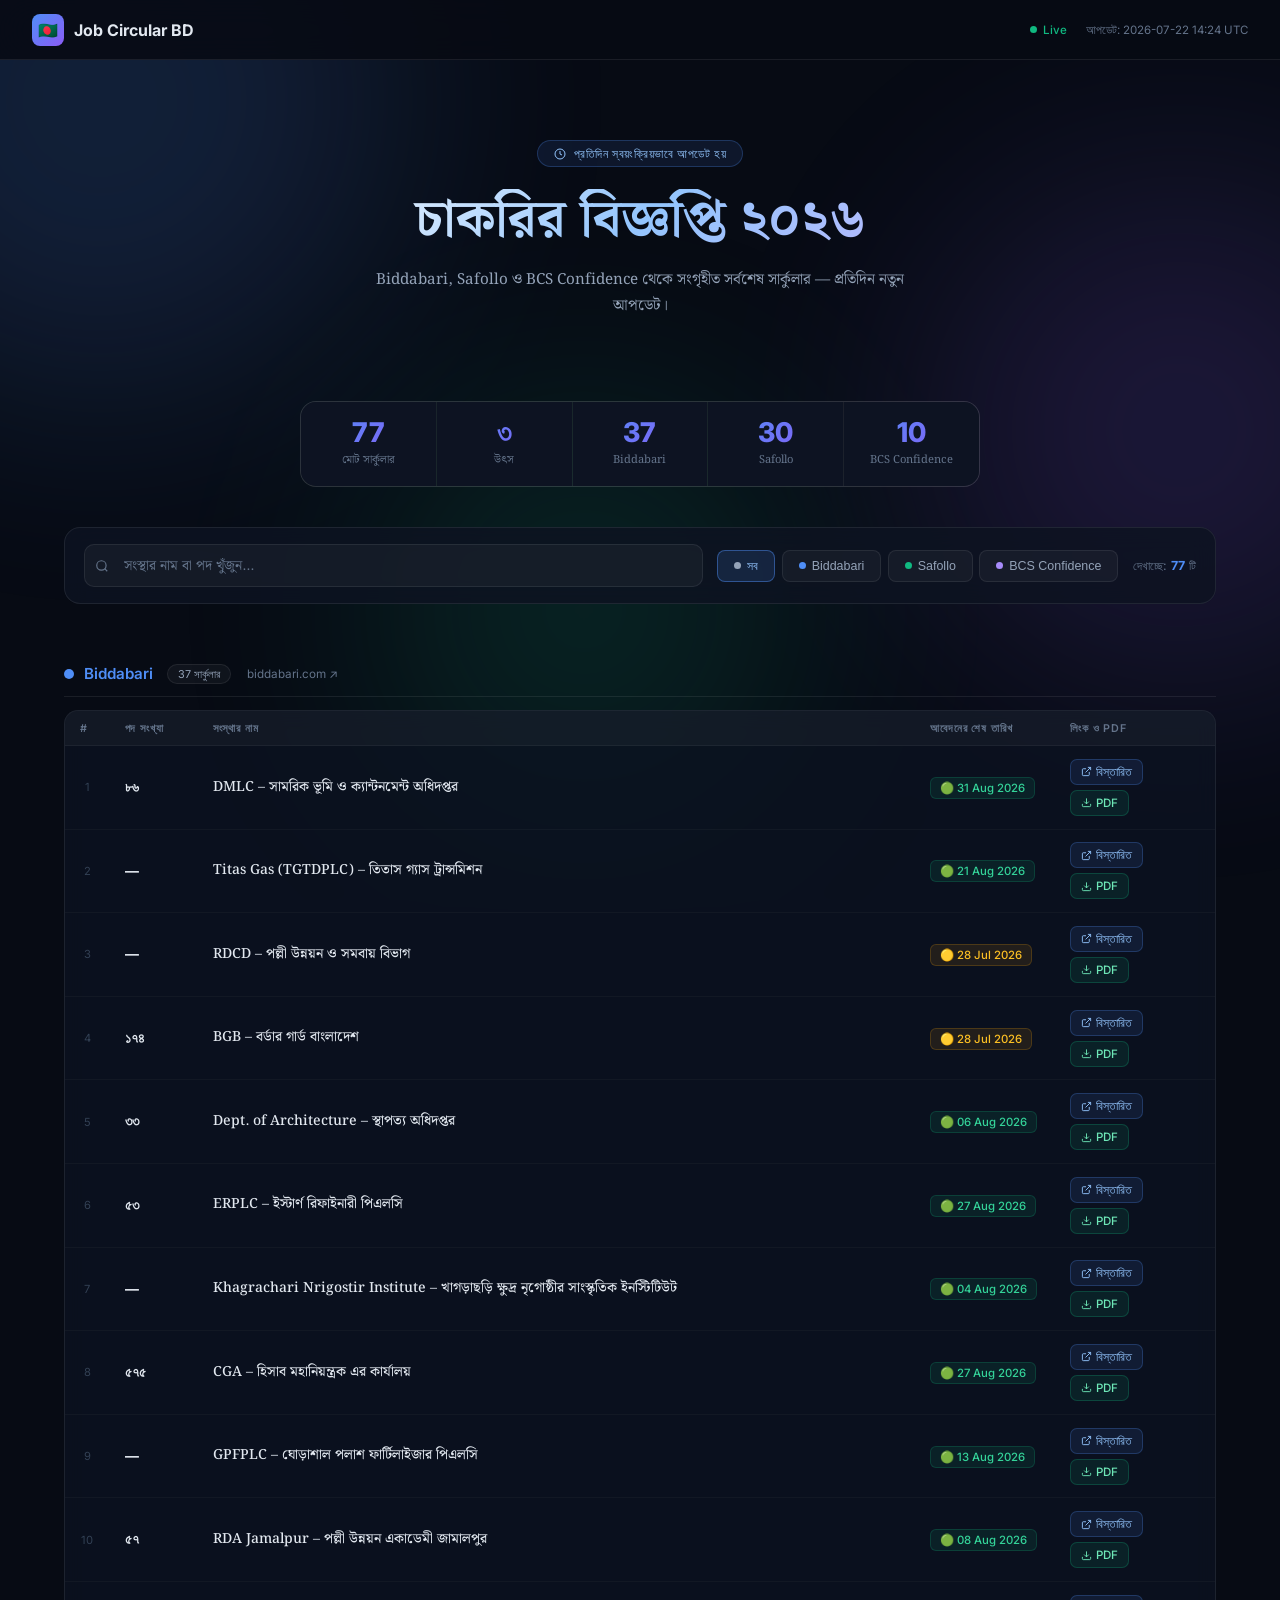
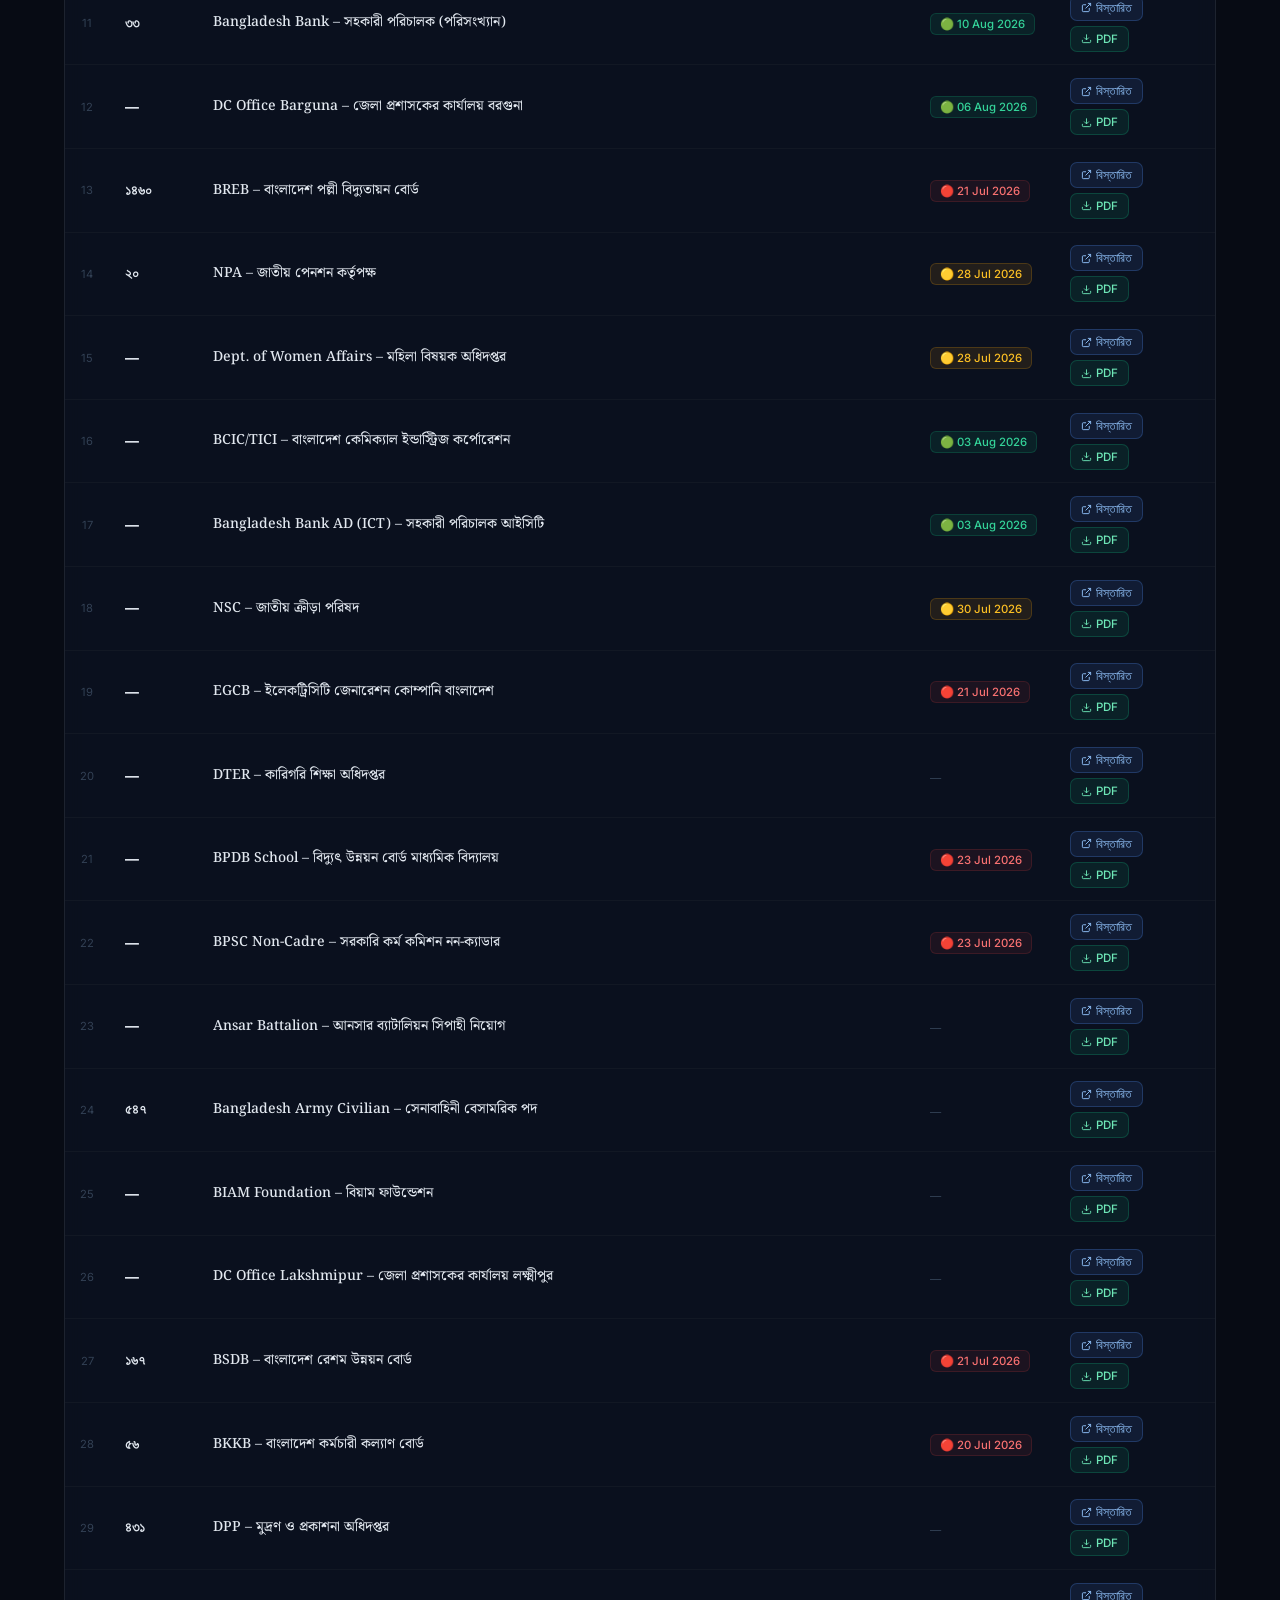
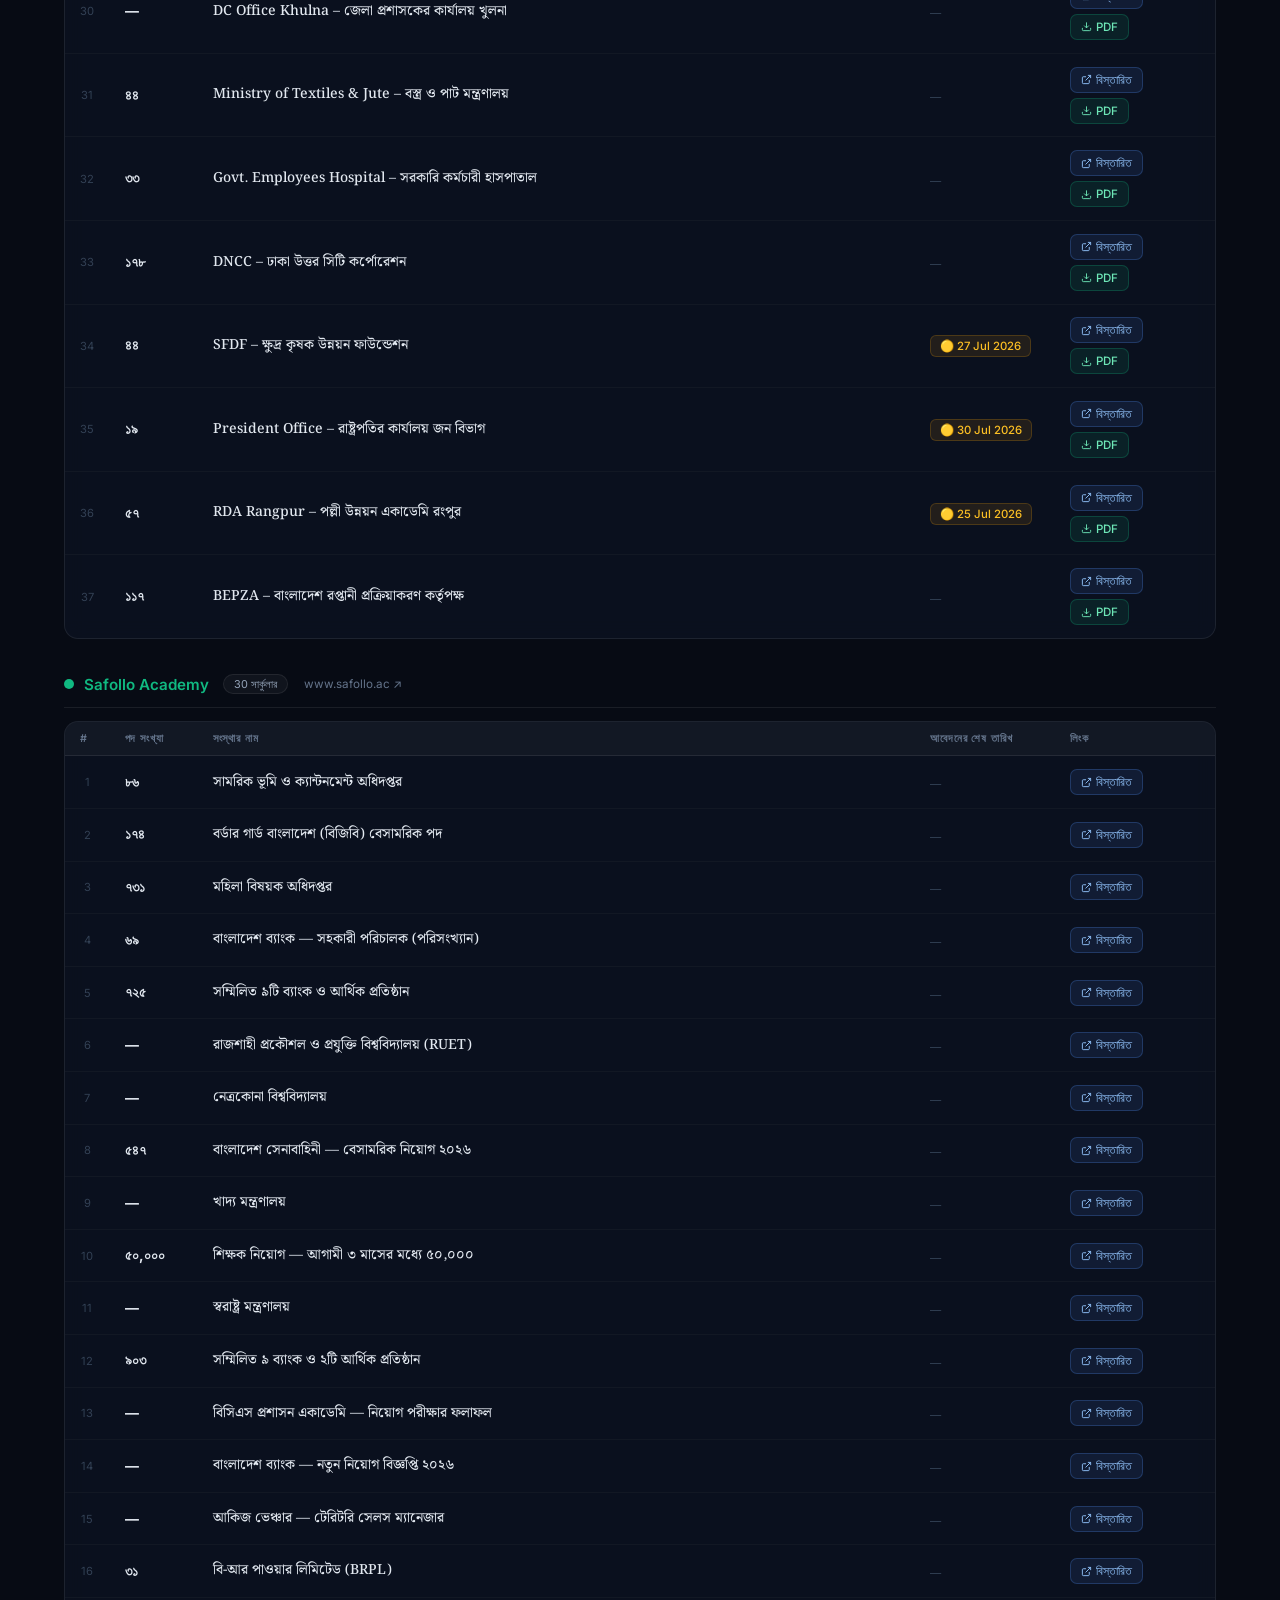
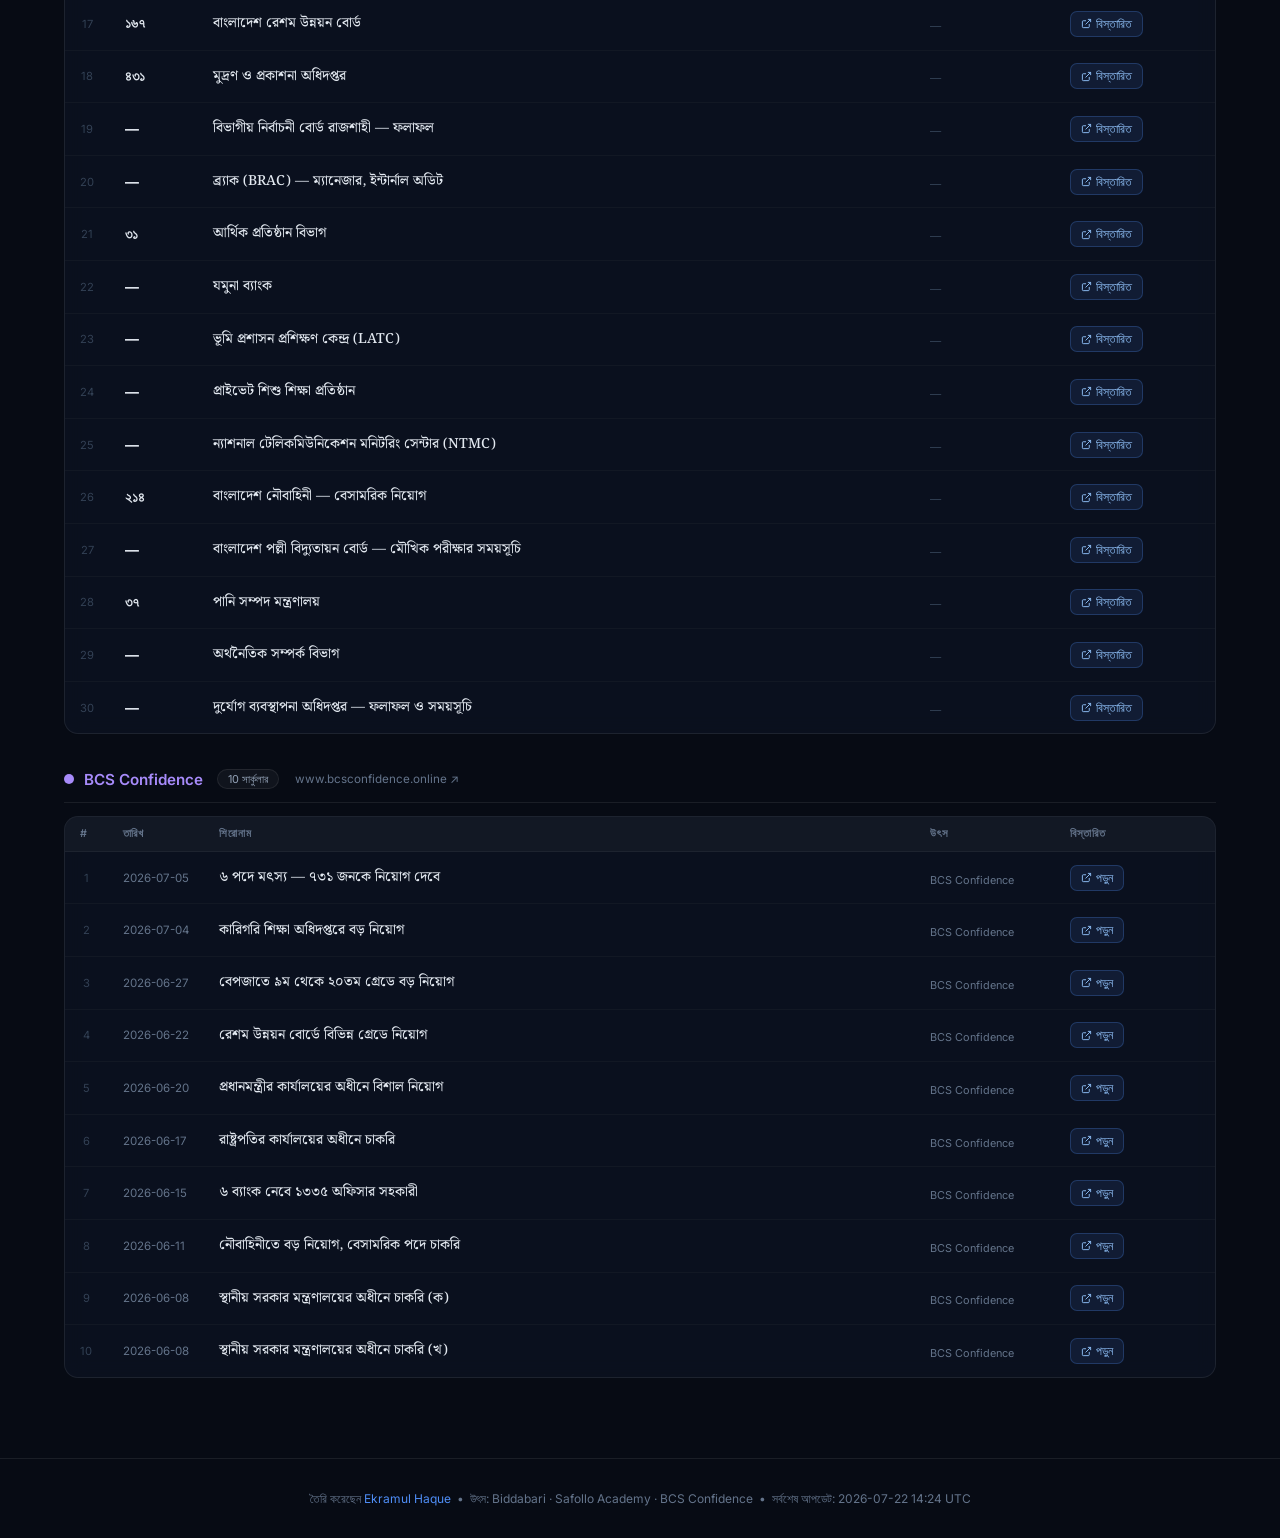
==== commit 2a30cb71: "feat: dynamic portal with GitHub Actions daily auto-update" ====
--- a/index.html
+++ b/index.html
@@ -4,674 +4,298 @@
   <meta charset="UTF-8">
   <meta name="viewport" content="width=device-width, initial-scale=1.0">
   <title>চাকরির বিজ্ঞপ্তি ২০২৬ | Job Circular BD</title>
-  <meta name="description" content="বাংলাদেশ সরকারি ও বেসরকারি চাকরির বিজ্ঞপ্তি ২০২৬ – সর্বশেষ আপডেট">
+  <meta name="description" content="বাংলাদেশ সরকারি ও বেসরকারি চাকরির বিজ্ঞপ্তি ২০২৬ – স্বয়ংক্রিয় দৈনিক আপডেট">
   <link rel="preconnect" href="https://fonts.googleapis.com">
   <link rel="preconnect" href="https://fonts.gstatic.com" crossorigin>
   <link href="https://fonts.googleapis.com/css2?family=Inter:wght@300;400;500;600;700;800&family=Noto+Serif+Bengali:wght@400;500;600;700&display=swap" rel="stylesheet">
   <style>
     *, *::before, *::after { box-sizing: border-box; margin: 0; padding: 0; }
-
     :root {
-      --bg:       #070b14;
-      --bg2:      #0d1322;
-      --surface:  rgba(255,255,255,0.04);
-      --border:   rgba(255,255,255,0.08);
-      --border2:  rgba(255,255,255,0.12);
-      --blue:     #4f8ef7;
-      --blue2:    #7bb3ff;
-      --violet:   #8b5cf6;
-      --green:    #10b981;
-      --amber:    #f59e0b;
-      --red:      #ef4444;
-      --text:     #e2e8f0;
-      --muted:    #64748b;
-      --muted2:   #94a3b8;
+      --bg:#070b14; --bg2:#0d1322; --surface:rgba(255,255,255,0.04);
+      --border:rgba(255,255,255,0.08); --border2:rgba(255,255,255,0.13);
+      --blue:#4f8ef7; --violet:#8b5cf6; --green:#10b981;
+      --amber:#f59e0b; --red:#ef4444;
+      --text:#e2e8f0; --muted:#64748b; --muted2:#94a3b8;
     }
-
-    html { scroll-behavior: smooth; }
-
-    body {
-      background: var(--bg);
-      color: var(--text);
-      font-family: 'Inter', sans-serif;
-      min-height: 100vh;
-      overflow-x: hidden;
+    html { scroll-behavior:smooth; }
+    body { background:var(--bg); color:var(--text); font-family:'Inter',sans-serif; min-height:100vh; overflow-x:hidden; }
+
+    /* ORBS */
+    .bg-orbs { position:fixed; inset:0; z-index:0; pointer-events:none; overflow:hidden; }
+    .orb { position:absolute; border-radius:50%; filter:blur(120px); opacity:0.16; animation:orbFloat 20s ease-in-out infinite alternate; }
+    .orb-1 { width:600px;height:600px;background:#4f8ef7;top:-200px;left:-200px;animation-delay:0s; }
+    .orb-2 { width:500px;height:500px;background:#8b5cf6;top:20%;right:-150px;animation-delay:-7s; }
+    .orb-3 { width:400px;height:400px;background:#10b981;bottom:10%;left:30%;animation-delay:-14s; }
+    @keyframes orbFloat { from{transform:translate(0,0)scale(1)} to{transform:translate(40px,60px)scale(1.1)} }
+
+    /* HEADER */
+    header { position:sticky;top:0;z-index:100;background:rgba(7,11,20,0.88);backdrop-filter:blur(20px);border-bottom:1px solid var(--border);padding:0 2rem;height:60px;display:flex;align-items:center;justify-content:space-between; }
+    .logo { display:flex;align-items:center;gap:10px;font-size:1rem;font-weight:700;color:var(--text);text-decoration:none; }
+    .logo-icon { width:32px;height:32px;border-radius:8px;background:linear-gradient(135deg,var(--blue),var(--violet));display:flex;align-items:center;justify-content:center;font-size:16px; }
+    .hdr-right { display:flex;align-items:center;gap:1.2rem; }
+    .live-badge { display:flex;align-items:center;gap:6px;font-size:0.72rem;color:var(--green);font-weight:500; }
+    .live-dot { width:7px;height:7px;border-radius:50%;background:var(--green);animation:pulse 2s ease-in-out infinite; }
+    @keyframes pulse { 0%,100%{opacity:1;transform:scale(1)} 50%{opacity:.5;transform:scale(.8)} }
+    .last-update { font-size:0.72rem;color:var(--muted); }
+
+    /* HERO */
+    .hero { position:relative;z-index:1;padding:80px 2rem 50px;text-align:center;max-width:840px;margin:0 auto; }
+    .hero-eyebrow { display:inline-flex;align-items:center;gap:8px;background:rgba(79,142,247,.1);border:1px solid rgba(79,142,247,.25);border-radius:50px;padding:5px 16px;font-size:.75rem;color:#93c5fd;letter-spacing:.05em;margin-bottom:1.4rem; }
+    .hero h1 { font-family:'Noto Serif Bengali',serif;font-size:clamp(1.9rem,5vw,3.3rem);font-weight:700;line-height:1.2;background:linear-gradient(135deg,#fff 0%,#93c5fd 50%,#c4b5fd 100%);-webkit-background-clip:text;-webkit-text-fill-color:transparent;background-clip:text;margin-bottom:.9rem; }
+    .hero p { font-family:'Noto Serif Bengali',serif;font-size:.95rem;color:var(--muted2);line-height:1.7;max-width:540px;margin:0 auto 2rem; }
+
+    /* STATS */
+    .stats { position:relative;z-index:1;display:flex;gap:1px;max-width:680px;margin:0 auto 2.5rem;background:var(--border);border-radius:16px;overflow:hidden;border:1px solid var(--border); }
+    .stat { flex:1;background:var(--bg2);padding:1.1rem .8rem;text-align:center; }
+    .stat-n { font-size:1.7rem;font-weight:800;background:linear-gradient(135deg,var(--blue),var(--violet));-webkit-background-clip:text;-webkit-text-fill-color:transparent;background-clip:text;line-height:1; }
+    .stat-l { font-size:.7rem;color:var(--muted);margin-top:4px;font-family:'Noto Serif Bengali',serif; }
+
+    /* CONTROLS */
+    .ctrl-wrap { position:relative;z-index:1;max-width:1200px;margin:0 auto;padding:0 1.5rem 1.5rem; }
+    .ctrl { background:rgba(13,19,34,.85);border:1px solid var(--border);border-radius:16px;padding:1rem 1.2rem;backdrop-filter:blur(12px);display:flex;gap:.9rem;flex-wrap:wrap;align-items:center; }
+    .search-box { position:relative;flex:1;min-width:200px; }
+    .search-box svg { position:absolute;left:11px;top:50%;transform:translateY(-50%);color:var(--muted);pointer-events:none; }
+    .search-box input { width:100%;background:var(--surface);border:1px solid var(--border);border-radius:10px;padding:.6rem .9rem .6rem 2.4rem;color:var(--text);font-size:.87rem;font-family:'Noto Serif Bengali',serif;transition:border .2s,box-shadow .2s; }
+    .search-box input:focus { outline:none;border-color:var(--blue);box-shadow:0 0 0 3px rgba(79,142,247,.15); }
+    .search-box input::placeholder { color:var(--muted); }
+    .ftabs { display:flex;gap:.4rem;flex-wrap:wrap; }
+    .ftab { padding:.5rem 1rem;border-radius:8px;border:1px solid var(--border);background:var(--surface);color:var(--muted2);font-size:.78rem;font-weight:500;cursor:pointer;transition:all .2s;white-space:nowrap;display:flex;align-items:center;gap:6px; }
+    .ftab:hover { border-color:var(--border2);color:var(--text); }
+    .ftab.active { background:rgba(79,142,247,.15);border-color:rgba(79,142,247,.45);color:#93c5fd; }
+    .fdot { width:7px;height:7px;border-radius:50%; }
+    .cnt-label { font-size:.78rem;color:var(--muted);margin-left:auto;white-space:nowrap; }
+    .cnt-label strong { color:var(--blue); }
+
+    /* MAIN */
+    .main-wrap { position:relative;z-index:1;max-width:1200px;margin:0 auto;padding:0 1.5rem 5rem; }
+
+    /* LOADING */
+    .loading { text-align:center;padding:4rem;color:var(--muted); }
+    .spinner { width:36px;height:36px;border:3px solid var(--border);border-top-color:var(--blue);border-radius:50%;animation:spin .8s linear infinite;margin:0 auto 1rem; }
+    @keyframes spin { to{transform:rotate(360deg)} }
+
+    /* SECTION HEAD */
+    .sec-head { display:flex;align-items:center;gap:10px;margin:2.2rem 0 .8rem;padding-bottom:.8rem;border-bottom:1px solid var(--border); }
+    .sec-dot { width:10px;height:10px;border-radius:50%;flex-shrink:0; }
+    .sec-head h2 { font-size:.95rem;font-weight:600; }
+    .sec-head a { font-size:.73rem;color:var(--muted);text-decoration:none;margin-left:6px; }
+    .sec-head a:hover { color:var(--blue); }
+    .sec-badge { font-size:.68rem;background:var(--surface);border:1px solid var(--border);color:var(--muted2);padding:2px 10px;border-radius:20px;margin-left:4px; }
+    .sec-ml { margin-left:auto; }
+
+    /* TABLE */
+    .tbl-wrap { border-radius:14px;overflow:hidden;border:1px solid var(--border);background:rgba(13,19,34,.75);backdrop-filter:blur(10px); }
+    .jt { width:100%;border-collapse:collapse; }
+    .jt thead th { background:rgba(255,255,255,.03);padding:.65rem .95rem;text-align:left;font-size:.67rem;font-weight:600;text-transform:uppercase;letter-spacing:.08em;color:var(--muted);border-bottom:1px solid var(--border);white-space:nowrap; }
+    .jt tbody tr { border-bottom:1px solid rgba(255,255,255,.03);transition:background .15s; }
+    .jt tbody tr:last-child { border-bottom:none; }
+    .jt tbody tr:hover { background:rgba(79,142,247,.05); }
+    .jt tbody tr.hidden { display:none; }
+    .jt td { padding:.8rem .95rem;vertical-align:middle; }
+    .td-n { width:38px;text-align:center;font-size:.7rem;color:#334155;font-family:'Inter',sans-serif; }
+    .td-p { font-family:'Inter',sans-serif;font-size:.87rem;font-weight:700;color:var(--text);white-space:nowrap;width:88px; }
+    .td-org { max-width:340px; }
+    .org-name { font-family:'Noto Serif Bengali',serif;font-size:.87rem;color:var(--text);font-weight:500;display:block;line-height:1.4; }
+    .org-sub { font-size:.68rem;color:var(--muted);font-family:'Inter',sans-serif;margin-top:2px; }
+    .td-dl { white-space:nowrap;width:140px; }
+    .dl-badge { display:inline-flex;align-items:center;gap:5px;font-size:.71rem;font-weight:500;padding:3px 9px;border-radius:6px;font-family:'Inter',sans-serif; }
+    .dl-active { background:rgba(16,185,129,.1);color:#34d399;border:1px solid rgba(16,185,129,.2); }
+    .dl-urgent { background:rgba(245,158,11,.1);color:#fbbf24;border:1px solid rgba(245,158,11,.2); }
+    .dl-expired { background:rgba(239,68,68,.08);color:#f87171;border:1px solid rgba(239,68,68,.15); }
+    .dl-none { font-size:.7rem;color:#334155;font-family:'Inter',sans-serif; }
+    .td-act { width:160px; }
+    .btn-row { display:flex;gap:5px;flex-wrap:wrap; }
+    .btn-d,.btn-p { display:inline-flex;align-items:center;gap:4px;padding:5px 10px;border-radius:7px;font-size:.72rem;font-weight:500;font-family:'Inter',sans-serif;text-decoration:none;transition:all .18s;white-space:nowrap;border:1px solid; }
+    .btn-d { background:rgba(79,142,247,.1);color:#93c5fd;border-color:rgba(79,142,247,.25); }
+    .btn-d:hover { background:rgba(79,142,247,.22);transform:translateY(-1px); }
+    .btn-p { background:rgba(16,185,129,.1);color:#6ee7b7;border-color:rgba(16,185,129,.25); }
+    .btn-p:hover { background:rgba(16,185,129,.22);transform:translateY(-1px); }
+
+    /* NEW BADGE */
+    .new-tag { display:inline-block;background:rgba(245,158,11,.15);color:#fbbf24;border:1px solid rgba(245,158,11,.3);font-size:.6rem;font-family:'Inter',sans-serif;font-weight:600;padding:1px 6px;border-radius:4px;margin-left:6px;vertical-align:middle; }
+
+    /* EMPTY */
+    .empty { text-align:center;padding:4rem;color:var(--muted);display:none; }
+    .empty svg { margin-bottom:1rem;opacity:.3; }
+
+    /* FOOTER */
+    footer { position:relative;z-index:1;border-top:1px solid var(--border);padding:2rem;text-align:center;font-size:.75rem;color:var(--muted); }
+    footer a { color:var(--blue);text-decoration:none; }
+
+    /* FADE */
+    .fade-up { opacity:0;transform:translateY(20px);transition:opacity .5s ease,transform .5s ease; }
+    .fade-up.visible { opacity:1;transform:none; }
+
+    /* ERROR */
+    .err-msg { background:rgba(239,68,68,.08);border:1px solid rgba(239,68,68,.2);border-radius:12px;padding:1.5rem;text-align:center;color:#f87171;font-size:.85rem;font-family:'Noto Serif Bengali',serif; }
+
+    @media(max-width:768px) {
+      .jt thead th:nth-child(2),.jt td.td-p { display:none; }
     }
-
-    /* ── ANIMATED BG ── */
-    .bg-orbs {
-      position: fixed; inset: 0; z-index: 0; pointer-events: none; overflow: hidden;
+    @media(max-width:540px) {
+      .jt thead th:nth-child(4),.jt td.td-dl { display:none; }
+      header { padding:0 1rem; }
     }
-    .orb {
-      position: absolute; border-radius: 50%; filter: blur(120px); opacity: 0.18;
-      animation: orbFloat 20s ease-in-out infinite alternate;
-    }
-    .orb-1 { width: 600px; height: 600px; background: #4f8ef7; top: -200px; left: -200px; animation-delay: 0s; }
-    .orb-2 { width: 500px; height: 500px; background: #8b5cf6; top: 20%; right: -150px; animation-delay: -7s; }
-    .orb-3 { width: 400px; height: 400px; background: #10b981; bottom: 10%; left: 30%; animation-delay: -14s; }
-    @keyframes orbFloat {
-      from { transform: translate(0,0) scale(1); }
-      to   { transform: translate(40px, 60px) scale(1.1); }
-    }
-
-    /* ── HEADER ── */
-    header {
-      position: sticky; top: 0; z-index: 100;
-      background: rgba(7,11,20,0.85);
-      backdrop-filter: blur(20px);
-      border-bottom: 1px solid var(--border);
-      padding: 0 2rem;
-      height: 60px;
-      display: flex; align-items: center; justify-content: space-between;
-    }
-    .logo {
-      display: flex; align-items: center; gap: 10px;
-      font-size: 1rem; font-weight: 700; color: var(--text);
-      text-decoration: none;
-    }
-    .logo-icon {
-      width: 32px; height: 32px; border-radius: 8px;
-      background: linear-gradient(135deg, var(--blue), var(--violet));
-      display: flex; align-items: center; justify-content: center;
-      font-size: 16px;
-    }
-    .header-right {
-      display: flex; align-items: center; gap: 1rem;
-    }
-    .live-badge {
-      display: flex; align-items: center; gap: 6px;
-      font-size: 0.72rem; color: var(--green); font-weight: 500;
-    }
-    .live-dot {
-      width: 7px; height: 7px; border-radius: 50%;
-      background: var(--green);
-      animation: pulse 2s ease-in-out infinite;
-    }
-    @keyframes pulse {
-      0%,100% { opacity: 1; transform: scale(1); }
-      50% { opacity: 0.5; transform: scale(0.8); }
-    }
-    .last-update { font-size: 0.72rem; color: var(--muted); }
-
-    /* ── HERO ── */
-    .hero {
-      position: relative; z-index: 1;
-      padding: 80px 2rem 60px;
-      text-align: center;
-      max-width: 860px; margin: 0 auto;
-    }
-    .hero-eyebrow {
-      display: inline-flex; align-items: center; gap: 8px;
-      background: rgba(79,142,247,0.1);
-      border: 1px solid rgba(79,142,247,0.25);
-      border-radius: 50px;
-      padding: 5px 16px;
-      font-size: 0.75rem; color: #93c5fd; letter-spacing: 0.05em;
-      margin-bottom: 1.5rem;
-    }
-    .hero h1 {
-      font-family: 'Noto Serif Bengali', serif;
-      font-size: clamp(2rem, 5vw, 3.5rem);
-      font-weight: 700; line-height: 1.2;
-      background: linear-gradient(135deg, #ffffff 0%, #93c5fd 50%, #c4b5fd 100%);
-      -webkit-background-clip: text; -webkit-text-fill-color: transparent;
-      background-clip: text;
-      margin-bottom: 1rem;
-    }
-    .hero p {
-      font-family: 'Noto Serif Bengali', serif;
-      font-size: 1rem; color: var(--muted2);
-      line-height: 1.7; max-width: 560px; margin: 0 auto 2.5rem;
-    }
-
-    /* ── STATS ── */
-    .stats {
-      position: relative; z-index: 1;
-      display: flex; gap: 1px;
-      max-width: 700px; margin: 0 auto 3rem;
-      background: var(--border);
-      border-radius: 16px; overflow: hidden;
-      border: 1px solid var(--border);
-    }
-    .stat-item {
-      flex: 1; background: var(--bg2);
-      padding: 1.2rem 1rem; text-align: center;
-    }
-    .stat-num {
-      font-size: 1.8rem; font-weight: 800;
-      background: linear-gradient(135deg, var(--blue), var(--violet));
-      -webkit-background-clip: text; -webkit-text-fill-color: transparent;
-      background-clip: text;
-      line-height: 1;
-    }
-    .stat-label {
-      font-size: 0.72rem; color: var(--muted); margin-top: 4px;
-      font-family: 'Noto Serif Bengali', serif;
-    }
-
-    /* ── CONTROLS ── */
-    .controls-wrap {
-      position: relative; z-index: 1;
-      max-width: 1200px; margin: 0 auto;
-      padding: 0 1.5rem 1.5rem;
-    }
-    .controls {
-      background: rgba(13,19,34,0.8);
-      border: 1px solid var(--border);
-      border-radius: 16px;
-      padding: 1.2rem 1.5rem;
-      backdrop-filter: blur(12px);
-      display: flex; gap: 1rem; flex-wrap: wrap; align-items: center;
-    }
-
-    /* Search */
-    .search-box {
-      position: relative; flex: 1; min-width: 220px;
-    }
-    .search-box svg {
-      position: absolute; left: 12px; top: 50%; transform: translateY(-50%);
-      color: var(--muted); pointer-events: none;
-    }
-    .search-box input {
-      width: 100%;
-      background: var(--surface);
-      border: 1px solid var(--border);
-      border-radius: 10px;
-      padding: 0.65rem 1rem 0.65rem 2.5rem;
-      color: var(--text);
-      font-size: 0.88rem;
-      font-family: 'Noto Serif Bengali', serif;
-      transition: border 0.2s, box-shadow 0.2s;
-    }
-    .search-box input:focus {
-      outline: none;
-      border-color: var(--blue);
-      box-shadow: 0 0 0 3px rgba(79,142,247,0.15);
-    }
-    .search-box input::placeholder { color: var(--muted); }
-
-    /* Filter tabs */
-    .filter-tabs {
-      display: flex; gap: 0.4rem; flex-wrap: wrap;
-    }
-    .ftab {
-      padding: 0.55rem 1.1rem;
-      border-radius: 8px;
-      border: 1px solid var(--border);
-      background: var(--surface);
-      color: var(--muted2);
-      font-size: 0.8rem; font-weight: 500;
-      cursor: pointer;
-      transition: all 0.2s;
-      white-space: nowrap;
-      display: flex; align-items: center; gap: 6px;
-    }
-    .ftab:hover { border-color: var(--border2); color: var(--text); }
-    .ftab.active {
-      background: rgba(79,142,247,0.15);
-      border-color: rgba(79,142,247,0.45);
-      color: #93c5fd;
-    }
-    .ftab .dot { width: 7px; height: 7px; border-radius: 50%; }
-
-    .count-label {
-      font-size: 0.8rem; color: var(--muted);
-      margin-left: auto; white-space: nowrap;
-    }
-    .count-label strong { color: var(--blue); }
-
-    /* ── SECTION HEADER ── */
-    .main-wrap {
-      position: relative; z-index: 1;
-      max-width: 1200px; margin: 0 auto;
-      padding: 0 1.5rem 5rem;
-    }
-    .section-head {
-      display: flex; align-items: center; gap: 10px;
-      margin: 2rem 0 0.8rem;
-      padding-bottom: 0.8rem;
-      border-bottom: 1px solid var(--border);
-    }
-    .section-head .s-dot { width: 10px; height: 10px; border-radius: 50%; flex-shrink: 0; }
-    .section-head h2 { font-size: 0.95rem; font-weight: 600; }
-    .section-head a {
-      font-size: 0.75rem; color: var(--muted);
-      text-decoration: none; margin-left: 6px;
-    }
-    .section-head a:hover { color: var(--blue); }
-    .section-head .s-badge {
-      font-size: 0.7rem; background: var(--surface);
-      border: 1px solid var(--border);
-      color: var(--muted2);
-      padding: 2px 10px; border-radius: 20px; margin-left: 4px;
-    }
-    .section-head .ml { margin-left: auto; }
-
-    /* ── TABLE ── */
-    .tbl-wrap {
-      border-radius: 14px; overflow: hidden;
-      border: 1px solid var(--border);
-      background: rgba(13,19,34,0.7);
-      backdrop-filter: blur(10px);
-    }
-    .jc-table { width: 100%; border-collapse: collapse; }
-    .jc-table thead th {
-      background: rgba(255,255,255,0.03);
-      padding: 0.7rem 1rem;
-      text-align: left;
-      font-size: 0.68rem; font-weight: 600;
-      text-transform: uppercase; letter-spacing: 0.08em;
-      color: var(--muted);
-      border-bottom: 1px solid var(--border);
-      white-space: nowrap;
-    }
-    .jc-table tbody tr {
-      border-bottom: 1px solid rgba(255,255,255,0.03);
-      transition: background 0.15s;
-    }
-    .jc-table tbody tr:last-child { border-bottom: none; }
-    .jc-table tbody tr:hover { background: rgba(79,142,247,0.05); }
-    .jc-table tbody tr.hidden { display: none; }
-    .jc-table td { padding: 0.85rem 1rem; vertical-align: middle; }
-
-    /* col: serial */
-    .td-serial { width: 40px; text-align: center; font-size: 0.72rem; color: #334155; font-family: 'Inter', sans-serif; }
-    /* col: org */
-    .td-org { max-width: 340px; }
-    .org-name {
-      font-family: 'Noto Serif Bengali', serif;
-      font-size: 0.88rem; color: var(--text); font-weight: 500;
-      display: block; line-height: 1.4;
-    }
-    .org-src { font-size: 0.7rem; color: var(--muted); font-family: 'Inter', sans-serif; margin-top: 2px; }
-    /* col: posts */
-    .td-posts {
-      font-family: 'Inter', sans-serif;
-      font-size: 0.88rem; font-weight: 700;
-      color: var(--text); white-space: nowrap; width: 90px;
-    }
-    /* col: deadline */
-    .td-dl { white-space: nowrap; width: 140px; }
-    .dl-badge {
-      display: inline-flex; align-items: center; gap: 5px;
-      font-size: 0.73rem; font-weight: 500;
-      padding: 4px 10px; border-radius: 6px;
-      font-family: 'Inter', sans-serif;
-    }
-    .dl-active { background: rgba(16,185,129,0.1); color: #34d399; border: 1px solid rgba(16,185,129,0.2); }
-    .dl-urgent { background: rgba(245,158,11,0.1); color: #fbbf24; border: 1px solid rgba(245,158,11,0.2); }
-    .dl-expired{ background: rgba(239,68,68,0.08); color: #f87171; border: 1px solid rgba(239,68,68,0.15); }
-    .dl-none   { font-size: 0.72rem; color: #334155; font-family: 'Inter', sans-serif; }
-    /* col: actions */
-    .td-action { width: 160px; }
-    .btn-row { display: flex; gap: 6px; align-items: center; flex-wrap: wrap; }
-    .btn-d, .btn-p {
-      display: inline-flex; align-items: center; gap: 4px;
-      padding: 5px 11px; border-radius: 7px;
-      font-size: 0.73rem; font-weight: 500;
-      font-family: 'Inter', sans-serif;
-      text-decoration: none; transition: all 0.18s; white-space: nowrap; border: 1px solid;
-    }
-    .btn-d { background: rgba(79,142,247,0.1); color: #93c5fd; border-color: rgba(79,142,247,0.25); }
-    .btn-d:hover { background: rgba(79,142,247,0.22); transform: translateY(-1px); }
-    .btn-p { background: rgba(16,185,129,0.1); color: #6ee7b7; border-color: rgba(16,185,129,0.25); }
-    .btn-p:hover { background: rgba(16,185,129,0.22); transform: translateY(-1px); }
-
-    /* empty */
-    .empty { text-align: center; padding: 4rem; color: var(--muted); display: none; }
-    .empty svg { margin-bottom: 1rem; opacity: 0.3; }
-
-    /* ── FOOTER ── */
-    footer {
-      position: relative; z-index: 1;
-      border-top: 1px solid var(--border);
-      padding: 2rem;
-      text-align: center;
-      font-size: 0.78rem; color: var(--muted);
-    }
-    footer a { color: var(--blue); text-decoration: none; }
-
-    /* ── RESPONSIVE ── */
-    @media (max-width: 768px) {
-      .hero { padding: 60px 1.5rem 40px; }
-      .stats { max-width: 100%; margin: 0 1.5rem 2rem; border-radius: 12px; }
-      .jc-table thead th:nth-child(2),
-      .jc-table td.td-posts { display: none; }
-    }
-    @media (max-width: 540px) {
-      .jc-table thead th:nth-child(3),
-      .jc-table td.td-dl { display: none; }
-      header { padding: 0 1rem; }
-      .logo span.tagline { display: none; }
-    }
-
-    /* ── SCROLL FADE ── */
-    .fade-up { opacity: 0; transform: translateY(24px); transition: opacity 0.5s ease, transform 0.5s ease; }
-    .fade-up.visible { opacity: 1; transform: none; }
   </style>
 </head>
 <body>
   <div class="bg-orbs">
-    <div class="orb orb-1"></div>
-    <div class="orb orb-2"></div>
-    <div class="orb orb-3"></div>
+    <div class="orb orb-1"></div><div class="orb orb-2"></div><div class="orb orb-3"></div>
   </div>
 
-  <!-- HEADER -->
   <header>
     <a href="#" class="logo">
       <div class="logo-icon">🇧🇩</div>
       <span>Job Circular BD</span>
     </a>
-    <div class="header-right">
+    <div class="hdr-right">
       <div class="live-badge"><div class="live-dot"></div> Live</div>
-      <div class="last-update">আপডেট: ২২ জুলাই ২০২৬</div>
+      <div class="last-update" id="lastUpdate">লোড হচ্ছে...</div>
     </div>
   </header>
 
-  <!-- HERO -->
   <section class="hero fade-up">
     <div class="hero-eyebrow">
-      <svg width="12" height="12" fill="none" stroke="currentColor" stroke-width="2" viewBox="0 0 24 24"><circle cx="12" cy="12" r="10"/><line x1="12" y1="8" x2="12" y2="12"/><line x1="12" y1="16" x2="12.01" y2="16"/></svg>
-      বাংলাদেশ সরকারি ও বেসরকারি চাকরির বিজ্ঞপ্তি
+      <svg width="12" height="12" fill="none" stroke="currentColor" stroke-width="2" viewBox="0 0 24 24"><circle cx="12" cy="12" r="10"/><polyline points="12 6 12 12 16 14"/></svg>
+      প্রতিদিন স্বয়ংক্রিয়ভাবে আপডেট হয়
     </div>
     <h1>চাকরির বিজ্ঞপ্তি ২০২৬</h1>
-    <p>Biddabari, Safollo এবং BCS Confidence থেকে সংগৃহীত সর্বশেষ সার্কুলার — এক জায়গায়।</p>
+    <p>Biddabari, Safollo ও BCS Confidence থেকে সংগৃহীত সর্বশেষ সার্কুলার — প্রতিদিন নতুন আপডেট।</p>
   </section>
 
-  <!-- STATS -->
-  <div class="stats fade-up">
-    <div class="stat-item">
-      <div class="stat-num">৭৮</div>
-      <div class="stat-label">মোট সার্কুলার</div>
-    </div>
-    <div class="stat-item">
-      <div class="stat-num">৩</div>
-      <div class="stat-label">উৎস</div>
-    </div>
-    <div class="stat-item">
-      <div class="stat-num">৪৮+</div>
-      <div class="stat-label">সংস্থা</div>
-    </div>
-    <div class="stat-item">
-      <div class="stat-num">৫০০০+</div>
-      <div class="stat-label">মোট পদ</div>
-    </div>
+  <!-- STATS (dynamic) -->
+  <div class="stats fade-up" id="statsRow">
+    <div class="stat"><div class="stat-n" id="st-total">...</div><div class="stat-l">মোট সার্কুলার</div></div>
+    <div class="stat"><div class="stat-n">৩</div><div class="stat-l">উৎস</div></div>
+    <div class="stat"><div class="stat-n" id="st-bd">...</div><div class="stat-l">Biddabari</div></div>
+    <div class="stat"><div class="stat-n" id="st-sf">...</div><div class="stat-l">Safollo</div></div>
+    <div class="stat"><div class="stat-n" id="st-bcs">...</div><div class="stat-l">BCS Confidence</div></div>
   </div>
 
   <!-- CONTROLS -->
-  <div class="controls-wrap fade-up">
-    <div class="controls">
+  <div class="ctrl-wrap fade-up">
+    <div class="ctrl">
       <div class="search-box">
-        <svg width="15" height="15" fill="none" stroke="currentColor" stroke-width="2" viewBox="0 0 24 24"><circle cx="11" cy="11" r="8"/><path d="m21 21-4.35-4.35"/></svg>
+        <svg width="14" height="14" fill="none" stroke="currentColor" stroke-width="2" viewBox="0 0 24 24"><circle cx="11" cy="11" r="8"/><path d="m21 21-4.35-4.35"/></svg>
         <input type="text" id="searchInput" placeholder="সংস্থার নাম বা পদ খুঁজুন..." oninput="doFilter()">
       </div>
-      <div class="filter-tabs">
-        <button class="ftab active" data-f="all" onclick="setFilter(this,'all')">
-          <span class="dot" style="background:#94a3b8"></span> সব
-        </button>
-        <button class="ftab" data-f="biddabari" onclick="setFilter(this,'biddabari')">
-          <span class="dot" style="background:#4f8ef7"></span> Biddabari
-        </button>
-        <button class="ftab" data-f="safollo" onclick="setFilter(this,'safollo')">
-          <span class="dot" style="background:#10b981"></span> Safollo
-        </button>
-        <button class="ftab" data-f="bcsconfidence" onclick="setFilter(this,'bcsconfidence')">
-          <span class="dot" style="background:#a78bfa"></span> BCS Confidence
-        </button>
+      <div class="ftabs">
+        <button class="ftab active" data-f="all" onclick="setFilter(this,'all')"><span class="fdot" style="background:#94a3b8"></span>সব</button>
+        <button class="ftab" data-f="biddabari" onclick="setFilter(this,'biddabari')"><span class="fdot" style="background:#4f8ef7"></span>Biddabari</button>
+        <button class="ftab" data-f="safollo" onclick="setFilter(this,'safollo')"><span class="fdot" style="background:#10b981"></span>Safollo</button>
+        <button class="ftab" data-f="bcsconfidence" onclick="setFilter(this,'bcsconfidence')"><span class="fdot" style="background:#a78bfa"></span>BCS Confidence</button>
       </div>
-      <span class="count-label">দেখাচ্ছে: <strong id="totalCount">78</strong> টি</span>
+      <span class="cnt-label">দেখাচ্ছে: <strong id="totalCount">—</strong> টি</span>
     </div>
   </div>
 
-  <!-- MAIN TABLE AREA -->
-  <div class="main-wrap">
+  <div class="main-wrap" id="mainWrap">
+    <div class="loading" id="loadingMsg">
+      <div class="spinner"></div>
+      <p style="font-family:'Noto Serif Bengali',serif">সার্কুলার লোড হচ্ছে...</p>
+    </div>
     <div id="emptyState" class="empty">
       <svg width="48" height="48" fill="none" stroke="currentColor" stroke-width="1.5" viewBox="0 0 24 24"><circle cx="11" cy="11" r="8"/><path d="m21 21-4.35-4.35"/></svg>
-      <p>কোনো সার্কুলার পাওয়া যায়নি।</p>
-    </div>
-
-    <!-- BIDDABARI -->
-    <div data-sg="biddabari">
-      <div class="section-head fade-up">
-        <span class="s-dot" style="background:#4f8ef7"></span>
-        <h2 style="color:#93c5fd">Biddabari</h2>
-        <span class="s-badge">৩৮ সার্কুলার</span>
-        <a href="https://biddabari.com/job-circular" target="_blank" class="ml">biddabari.com ↗</a>
-      </div>
-      <div class="tbl-wrap fade-up">
-        <table class="jc-table">
-          <thead><tr>
-            <th>#</th>
-            <th>পদ সংখ্যা</th>
-            <th>সংস্থার নাম</th>
-            <th>আবেদনের শেষ তারিখ</th>
-            <th>লিংক ও PDF</th>
-          </tr></thead>
-          <tbody id="tb-biddabari"></tbody>
-        </table>
-      </div>
-    </div>
-
-    <!-- SAFOLLO -->
-    <div data-sg="safollo">
-      <div class="section-head fade-up">
-        <span class="s-dot" style="background:#10b981"></span>
-        <h2 style="color:#6ee7b7">Safollo Academy</h2>
-        <span class="s-badge">৩০ সার্কুলার</span>
-        <a href="https://www.safollo.ac/job-circular" target="_blank" class="ml">safollo.ac ↗</a>
-      </div>
-      <div class="tbl-wrap fade-up">
-        <table class="jc-table">
-          <thead><tr>
-            <th>#</th>
-            <th>পদ সংখ্যা</th>
-            <th>সংস্থার নাম</th>
-            <th>আবেদনের শেষ তারিখ</th>
-            <th>লিংক</th>
-          </tr></thead>
-          <tbody id="tb-safollo"></tbody>
-        </table>
-      </div>
-    </div>
-
-    <!-- BCS CONFIDENCE -->
-    <div data-sg="bcsconfidence">
-      <div class="section-head fade-up">
-        <span class="s-dot" style="background:#a78bfa"></span>
-        <h2 style="color:#c4b5fd">BCS Confidence</h2>
-        <span class="s-badge">১০ সংবাদ</span>
-        <a href="https://www.bcsconfidence.online/job-news" target="_blank" class="ml">bcsconfidence.online ↗</a>
-      </div>
-      <div class="tbl-wrap fade-up">
-        <table class="jc-table">
-          <thead><tr>
-            <th>#</th>
-            <th>প্রকাশের তারিখ</th>
-            <th>শিরোনাম</th>
-            <th>উৎস</th>
-            <th>বিস্তারিত</th>
-          </tr></thead>
-          <tbody id="tb-bcsconfidence"></tbody>
-        </table>
-      </div>
-    </div>
+      <p style="font-family:'Noto Serif Bengali',serif">কোনো সার্কুলার পাওয়া যায়নি।</p>
+    </div>
+    <div id="content" style="display:none"></div>
   </div>
 
   <footer>
     তৈরি করেছেন <a href="https://ekramulhaque.live" target="_blank">Ekramul Haque</a> &nbsp;•&nbsp;
     উৎস: Biddabari · Safollo Academy · BCS Confidence &nbsp;•&nbsp;
-    সর্বশেষ আপডেট: ২২ জুলাই ২০২৬
+    <span id="footerUpdate"></span>
   </footer>
 
 <script>
-// ── DATA ───────────────────────────────────────────────────────────────────
-const BD = [
-  {p:'৮৬',  org:'DMLC – সামরিক ভূমি ও ক্যান্টনমেন্ট অধিদপ্তর', dl:'31 Aug 2026', st:'active', det:'https://biddabari.com/job-circular-details/dmlc-job-circular-2026', pdf:'https://storage.biddabari.online/biddabari-bucket/backend/assets/uploaded-files/job-circular/samrik-vuumi-oo-kzantnment-odhidptr-1778507553-7111.pdf'},
-  {p:'—',   org:'Titas Gas (TGTDPLC) – তিতাস গ্যাস ট্রান্সমিশন', dl:'21 Aug 2026', st:'active', det:'https://biddabari.com/job-circular-details/titas-gas-tgtdplc-job-circular-2026', pdf:'https://storage.biddabari.online/biddabari-bucket/backend/assets/uploaded-files/job-circular/titas-1-1784458172-7332.pdf'},
-  {p:'—',   org:'RDCD – পল্লী উন্নয়ন ও সমবায় বিভাগ', dl:'28 Jul 2026', st:'urgent', det:'https://biddabari.com/job-circular-details/rdcd-job-circular-2026', pdf:'https://storage.biddabari.online/biddabari-bucket/backend/assets/uploaded-files/job-circular/20260630-1784205872-4252.pdf'},
-  {p:'১৭৪', org:'BGB – বর্ডার গার্ড বাংলাদেশ', dl:'28 Jul 2026', st:'urgent', det:'https://biddabari.com/job-circular-details/bgb-job-circular-2026', pdf:'https://storage.biddabari.online/biddabari-bucket/backend/assets/uploaded-files/job-circular/bgb-1-1784180374-3429.pdf'},
-  {p:'৩৩',  org:'Dept. of Architecture – স্থাপত্য অধিদপ্তর', dl:'06 Aug 2026', st:'active', det:'https://biddabari.com/job-circular-details/department-of-architecture-job-circular-2026', pdf:'https://storage.biddabari.online/biddabari-bucket/backend/assets/uploaded-files/job-circular/217622d8-5039-4d97-b47e-1b0dc9718337-1784112137-1278.pdf'},
-  {p:'৫৩',  org:'ERPLC – ইস্টার্ণ রিফাইনারী পিএলসি', dl:'27 Aug 2026', st:'active', det:'https://biddabari.com/job-circular-details/erplc-job-circular-2026', pdf:'https://storage.biddabari.online/biddabari-bucket/backend/assets/uploaded-files/job-circular/errrrrrrr-1784037362-9326.pdf'},
-  {p:'—',   org:'Khagrachari Nrigostir Institute – খাগড়াছড়ি ক্ষুদ্র নৃগোষ্ঠীর সাংস্কৃতিক ইনস্টিটিউট', dl:'04 Aug 2026', st:'active', det:'https://biddabari.com/job-circular-details/khagrachari-khudra-nrigostir-sangskritik-institute-job-circular-2026', pdf:'https://storage.biddabari.online/biddabari-bucket/backend/assets/uploaded-files/job-circular/kshudr-nrri-goshtheer-sangskrritik-institiut-khagrachori-1783950040-4020.pdf'},
-  {p:'৫৭৫', org:'CGA – হিসাব মহানিয়ন্ত্রক এর কার্যালয়', dl:'27 Aug 2026', st:'active', det:'https://biddabari.com/job-circular-details/cga-job-circular-2026', pdf:'https://storage.biddabari.online/biddabari-bucket/backend/assets/uploaded-files/job-circular/lhisab-mhanizntrk-1783864738-9229.pdf'},
-  {p:'—',   org:'GPFPLC – ঘোড়াশাল পলাশ ফার্টিলাইজার পিএলসি', dl:'13 Aug 2026', st:'active', det:'https://biddabari.com/job-circular-details/ghorashal-polash-fertilizer-plc-job-circular-2026', pdf:'https://storage.biddabari.online/biddabari-bucket/backend/assets/uploaded-files/job-circular/7a323d4f-6260-43ff-ac05-0bfb2d24c623-1783788589-2787.pdf'},
-  {p:'৫৭',  org:'RDA Jamalpur – পল্লী উন্নয়ন একাডেমী জামালপুর', dl:'08 Aug 2026', st:'active', det:'https://biddabari.com/job-circular-details/rural-development-academy-jamalpur-job-circular-2026', pdf:'https://storage.biddabari.online/biddabari-bucket/backend/assets/uploaded-files/job-circular/pllee-unnyn-jamal-pur-1783605830-1492.pdf'},
-  {p:'৩৩',  org:'Bangladesh Bank – সহকারী পরিচালক (পরিসংখ্যান)', dl:'10 Aug 2026', st:'active', det:'https://biddabari.com/job-circular-details/bangladesh-bank-assistant-director-statistics-job-circular-2026', pdf:'https://storage.biddabari.online/biddabari-bucket/backend/assets/uploaded-files/job-circular/statstucs-bb-55-1783520561-9955.pdf'},
-  {p:'—',   org:'DC Office Barguna – জেলা প্রশাসকের কার্যালয় বরগুনা', dl:'06 Aug 2026', st:'active', det:'https://biddabari.com/job-circular-details/dc-office-barguna-job-circular-2026-9-posts', pdf:'https://storage.biddabari.online/biddabari-bucket/backend/assets/uploaded-files/job-circular/jela-prsasker-karzaly-brguna-1783519979-6166.pdf'},
-  {p:'১৪৬০',org:'BREB – বাংলাদেশ পল্লী বিদ্যুতায়ন বোর্ড', dl:'21 Jul 2026', st:'urgent', det:'https://biddabari.com/job-circular-details/bangladesh-rural-electrification-board-breb-job-circular-2026-1460-posts', pdf:'https://storage.biddabari.online/biddabari-bucket/backend/assets/uploaded-files/job-circular/24e586e3-b567-45a5-af83-fe45080a56f3-1783435050-7980.pdf'},
-  {p:'২০',  org:'NPA – জাতীয় পেনশন কর্তৃপক্ষ', dl:'28 Jul 2026', st:'urgent', det:'https://biddabari.com/job-circular-details/national-pension-authority-npa-job-circular-2026-20-posts', pdf:'https://storage.biddabari.online/biddabari-bucket/backend/assets/uploaded-files/job-circular/466b-1783342741-2759.pdf'},
-  {p:'—',   org:'Dept. of Women Affairs – মহিলা বিষয়ক অধিদপ্তর', dl:'28 Jul 2026', st:'urgent', det:'https://biddabari.com/job-circular-details/department-of-women-affairs-job-circular-2026', pdf:'https://storage.biddabari.online/biddabari-bucket/backend/assets/uploaded-files/job-circular/mhila-bishzk-odhidptr-1783257477-1034.pdf'},
-  {p:'—',   org:'BCIC/TICI – বাংলাদেশ কেমিক্যাল ইন্ডাস্ট্রিজ কর্পোরেশন', dl:'03 Aug 2026', st:'active', det:'https://biddabari.com/job-circular-details/bcic-tici-job-circular-2026', pdf:'https://storage.biddabari.online/biddabari-bucket/backend/assets/uploaded-files/job-circular/e28103ac-f022-4797-b695-f5941cfc0f1c-1783172819-7805.pdf'},
-  {p:'—',   org:'Bangladesh Bank AD (ICT) – সহকারী পরিচালক আইসিটি', dl:'03 Aug 2026', st:'active', det:'https://biddabari.com/job-circular-details/bangladesh-bank-ad-ict-job-circular-2026', pdf:'https://storage.biddabari.online/biddabari-bucket/backend/assets/uploaded-files/job-circular/adict-1783000035-5863.pdf'},
-  {p:'—',   org:'NSC – জাতীয় ক্রীড়া পরিষদ', dl:'30 Jul 2026', st:'urgent', det:'https://biddabari.com/job-circular-details/nsc-job-circular-2026-national-sports-council-job-circular', pdf:'https://storage.biddabari.online/biddabari-bucket/backend/assets/uploaded-files/job-circular/jateez-kreeda-prishd-nizog-bijngpti-2026-1782913492-2468.pdf'},
-  {p:'—',   org:'EGCB – ইলেকট্রিসিটি জেনারেশন কোম্পানি বাংলাদেশ', dl:'21 Jul 2026', st:'urgent', det:'https://biddabari.com/job-circular-details/egcb-job-circular-2026', pdf:'https://storage.biddabari.online/biddabari-bucket/backend/assets/uploaded-files/job-circular/egcb-job-circular-1782824372-9809.pdf'},
-  {p:'—',   org:'DTER – কারিগরি শিক্ষা অধিদপ্তর', dl:'—', st:'none', det:'https://biddabari.com/job-circular-details/dter-job-circular-2026', pdf:'https://storage.biddabari.online/biddabari-bucket/backend/assets/uploaded-files/job-circular/karigri-siksha-odhidptr-1782740510-9883.pdf'},
-  {p:'—',   org:'BPDB School – বিদ্যুৎ উন্নয়ন বোর্ড মাধ্যমিক বিদ্যালয়', dl:'23 Jul 2026', st:'urgent', det:'https://biddabari.com/job-circular-details/bangladesh-power-development-board-school-job-circular-2026', pdf:'https://storage.biddabari.online/biddabari-bucket/backend/assets/uploaded-files/job-circular/banglades-bidzutt-unnyn-bord-madhzmik-bidzaly-1782737403-6185.pdf'},
-  {p:'—',   org:'BPSC Non-Cadre – সরকারি কর্ম কমিশন নন-ক্যাডার', dl:'23 Jul 2026', st:'urgent', det:'https://biddabari.com/job-circular-details/bpsc-non-cadre-job-circular-2026', pdf:'https://storage.biddabari.online/biddabari-bucket/backend/assets/uploaded-files/job-circular/ilovepdf-merged-3-1782651248-5813.pdf'},
-  {p:'—',   org:'Ansar Battalion – আনসার ব্যাটালিয়ন সিপাহী নিয়োগ', dl:'—', st:'none', det:'https://biddabari.com/job-circular-details/ansar-battalion-sipahi-recruitment-2026', pdf:'https://storage.biddabari.online/biddabari-bucket/backend/assets/uploaded-files/job-circular/41d086e3-03e1-45ea-8f66-4cc79c2137f5-1782570543-1329.pdf'},
-  {p:'৫৪৭', org:'Bangladesh Army Civilian – সেনাবাহিনী বেসামরিক পদ', dl:'—', st:'none', det:'https://biddabari.com/job-circular-details/bangladesh-army-civilian-job-circular-2026-547-posts', pdf:'https://storage.biddabari.online/biddabari-bucket/backend/assets/uploaded-files/job-circular/job-circulation-for-civilian-permanent-post-in-bangladesh-army-1782462698-7951.pdf'},
-  {p:'—',   org:'BIAM Foundation – বিয়াম ফাউন্ডেশন', dl:'—', st:'none', det:'https://biddabari.com/job-circular-details/biam-foundation-job-circular-2026', pdf:'https://storage.biddabari.online/biddabari-bucket/backend/assets/uploaded-files/job-circular/biam-foundation-1782048810-1758.pdf'},
-  {p:'—',   org:'DC Office Lakshmipur – জেলা প্রশাসকের কার্যালয় লক্ষ্মীপুর', dl:'—', st:'none', det:'https://biddabari.com/job-circular-details/dc-office-lakshmipur-job-circular-2026', pdf:'https://storage.biddabari.online/biddabari-bucket/backend/assets/uploaded-files/job-circular/dc-lakshmipur-job-759-1-1781798734-8876.pdf'},
-  {p:'১৬৭', org:'BSDB – বাংলাদেশ রেশম উন্নয়ন বোর্ড', dl:'21 Jul 2026', st:'urgent', det:'https://biddabari.com/job-circular-details/bsb-job-circular-2026', pdf:'https://storage.biddabari.online/biddabari-bucket/backend/assets/uploaded-files/job-circular/image-57-scaled-1-1781798311-7260.pdf'},
-  {p:'৫৬',  org:'BKKB – বাংলাদেশ কর্মচারী কল্যাণ বোর্ড', dl:'20 Jul 2026', st:'expired', det:'https://biddabari.com/job-circular-details/bkkb-job-circular-2026', pdf:'https://storage.biddabari.online/biddabari-bucket/backend/assets/uploaded-files/job-circular/bkkb-job-circular-1-1781962608-6978.pdf'},
-  {p:'৪৩১', org:'DPP – মুদ্রণ ও প্রকাশনা অধিদপ্তর', dl:'—', st:'none', det:'https://biddabari.com/job-circular-details/dpp-job-circular-2026', pdf:'https://storage.biddabari.online/biddabari-bucket/backend/assets/uploaded-files/job-circular/department-of-printing-and-publications-1781711753-2400.pdf'},
-  {p:'—',   org:'DC Office Khulna – জেলা প্রশাসকের কার্যালয় খুলনা', dl:'—', st:'none', det:'https://biddabari.com/job-circular-details/dc-office-khulna-job-circular-2026', pdf:'https://storage.biddabari.online/biddabari-bucket/backend/assets/uploaded-files/job-circular/khulna-jela-prsasker-karzaly-1781611168-8390.pdf'},
-  {p:'৪৪',  org:'Ministry of Textiles & Jute – বস্ত্র ও পাট মন্ত্রণালয়', dl:'—', st:'none', det:'https://biddabari.com/job-circular-details/ministry-of-textiles-and-jute-job-circular-2026', pdf:'https://storage.biddabari.online/biddabari-bucket/backend/assets/uploaded-files/job-circular/bstr-oo-pat-mntrnaly-26616-1-1781611460-6203.pdf'},
-  {p:'৩৩',  org:'Govt. Employees Hospital – সরকারি কর্মচারী হাসপাতাল', dl:'—', st:'none', det:'https://biddabari.com/job-circular-details/government-employees-hospital-job-circular-2026', pdf:'https://storage.biddabari.online/biddabari-bucket/backend/assets/uploaded-files/job-circular/swasthz-khate-mega-niyog-1781617876-3385.pdf'},
-  {p:'১৭৮', org:'DNCC – ঢাকা উত্তর সিটি কর্পোরেশন', dl:'—', st:'none', det:'https://biddabari.com/job-circular-details/dncc-job-circular-2026', pdf:'https://storage.biddabari.online/biddabari-bucket/backend/assets/uploaded-files/job-circular/dnncc-1781527186-5901.pdf'},
-  {p:'৪৪',  org:'SFDF – ক্ষুদ্র কৃষক উন্নয়ন ফাউন্ডেশন', dl:'27 Jul 2026', st:'urgent', det:'https://biddabari.com/job-circular-details/sfdf-job-circular-2026-44-posts', pdf:'https://storage.biddabari.online/biddabari-bucket/backend/assets/uploaded-files/job-circular/krrishk-unnyn-1781184018-9041.pdf'},
-  {p:'১৯',  org:'President Office – রাষ্ট্রপতির কার্যালয় জন বিভাগ', dl:'30 Jul 2026', st:'urgent', det:'https://biddabari.com/job-circular-details/president-office-public-division-job-circular-2026', pdf:'https://storage.biddabari.online/biddabari-bucket/backend/assets/uploaded-files/job-circular/rashtrptir-karzaly-1781611753-5429.pdf'},
-  {p:'৫৭',  org:'RDA Rangpur – পল্লী উন্নয়ন একাডেমি রংপুর', dl:'25 Jul 2026', st:'urgent', det:'https://biddabari.com/job-circular-details/rural-development-academy-rangpur-job-circular-2026', pdf:'https://storage.biddabari.online/biddabari-bucket/backend/assets/uploaded-files/job-circular/pllee-unnyn-ekademi-rngpurer-punniyog-bijngpti-1782146052-2231.pdf'},
-  {p:'১১৭', org:'BEPZA – বাংলাদেশ রপ্তানী প্রক্রিয়াকরণ কর্তৃপক্ষ', dl:'—', st:'none', det:'https://biddabari.com/job-circular-details/bepza-job-circular-2-2026', pdf:'https://storage.biddabari.online/biddabari-bucket/backend/assets/uploaded-files/job-circular/bepza-job-circular-2026-1782320987-4794.pdf'},
-];
-
-const SD = [
-  {p:'৮৬',    org:'সামরিক ভূমি ও ক্যান্টনমেন্ট অধিদপ্তর', det:'https://www.safollo.ac/job-circular/86-pde-samrik-vuumi-oo-kzantnment-odhidptre-bisal-niyog-bijngpti-2026'},
-  {p:'১৭৪',   org:'বর্ডার গার্ড বাংলাদেশ (বিজিবি) বেসামরিক পদ', det:'https://www.safollo.ac/job-circular/174-pde-brdar-gard-bangladese-bijibi-osamrik-pde-bisal-nizog-bijngpti-2026'},
-  {p:'৭৩১',   org:'মহিলা বিষয়ক অধিদপ্তর', det:'https://www.safollo.ac/job-circular/731-pde-mhila-bishzk-odhidptrer-ntun-nizog-bijngpti-prkas'},
-  {p:'৬৯',    org:'বাংলাদেশ ব্যাংক — সহকারী পরিচালক (পরিসংখ্যান)', det:'https://www.safollo.ac/job-circular/69-pde-banglades-bzangker-shkaree-pricalk-pde-ntun-niyog-bijngpti-prkas'},
-  {p:'৭২৫',   org:'সম্মিলিত ৯টি ব্যাংক ও আর্থিক প্রতিষ্ঠান', det:'https://www.safollo.ac/job-circular/725-pde-smnwit-9ti-bzangkarthik-prtishthaner-ntun-niyog-bijngpti-prkas-1'},
-  {p:'—',     org:'রাজশাহী প্রকৌশল ও প্রযুক্তি বিশ্ববিদ্যালয় (RUET)', det:'https://www.safollo.ac/job-circular/rajsahee-prkousl-oo-przukti-biswbidzalz-ruet-nizog-bijngpti-2026-ruet-job-circular-2026'},
-  {p:'—',     org:'নেত্রকোনা বিশ্ববিদ্যালয়', det:'https://www.safollo.ac/job-circular/netrkona-biswbidzaly-niyog-bijngpti-2026-netrokona-university-job-circular-2026'},
-  {p:'৫৪৭',   org:'বাংলাদেশ সেনাবাহিনী — বেসামরিক নিয়োগ ২০২৬', det:'https://www.safollo.ac/job-circular/banglades-senabahineete-besamrik-nizog-bijngpti-2026-pd-sngkhza-547ti'},
-  {p:'—',     org:'খাদ্য মন্ত্রণালয়', det:'https://www.safollo.ac/job-circular/khadz-mntrnalzer-ntun-nizog-bijngpti-prkas'},
-  {p:'৫০,০০০',org:'শিক্ষক নিয়োগ — আগামী ৩ মাসের মধ্যে', det:'https://www.safollo.ac/job-circular/agamee-3-maser-mdhze-50-hajar-sikshk-niyog-sikshamntree'},
-  {p:'—',     org:'স্বরাষ্ট্র মন্ত্রণালয়', det:'https://www.safollo.ac/job-circular/swrashtr-mntrnalyer-ntun-niyog-bijngpti-prkas'},
-  {p:'৯০৩',   org:'সম্মিলিত ৯ ব্যাংক ও ২টি আর্থিক প্রতিষ্ঠান', det:'https://www.safollo.ac/job-circular/903-pde-smnwit-9-bzangk-2ti-arthik-prtishthaner-ntun-niyog-bijngpti-prkas-1'},
-  {p:'—',     org:'বিসিএস প্রশাসন একাডেমি — নিয়োগ পরীক্ষার ফলাফল', det:'https://www.safollo.ac/job-circular/bisies-prsasn-ekademir-niyog-preekshar-flafl-prkas'},
-  {p:'—',     org:'বাংলাদেশ ব্যাংক — নতুন নিয়োগ বিজ্ঞপ্তি ২০২৬', det:'https://www.safollo.ac/job-circular/banglades-bzangker-ntun-niyog-bijngpti-prkas-2026'},
-  {p:'—',     org:'আকিজ ভেঞ্চার — টেরিটরি সেলস ম্যানেজার', det:'https://www.safollo.ac/job-circular/srasri-sakshattkare-akij-vencar-niyog-bijngpti-2026-teritri-sels-mzanejar-pde'},
-  {p:'৩১',    org:'বি-আর পাওয়ার লিমিটেড (BRPL)', det:'https://www.safollo.ac/job-circular/31-pde-bi-ar-pawarjen-limited-brpl-niyog-bijngpti-2026'},
-  {p:'১৬৭',   org:'বাংলাদেশ রেশম উন্নয়ন বোর্ড', det:'https://www.safollo.ac/job-circular/167-pde-banglades-resm-unnyn-bord-er-ntun-niyog-bijngpti-prkas'},
-  {p:'৪৩১',   org:'মুদ্রণ ও প্রকাশনা অধিদপ্তর', det:'https://www.safollo.ac/job-circular/431-pde-mudrn-oo-prkasna-odhidptrer-ntun-niyog-bijngpti-prkas'},
-  {p:'—',     org:'বিভাগীয় নির্বাচনী বোর্ড রাজশাহী — ফলাফল', det:'https://www.safollo.ac/job-circular/bivageez-nirwacni-bord-rajsaheer-niyog-preekshar-cuurant-flafl-prkas'},
-  {p:'—',     org:'ব্র্যাক (BRAC) — ম্যানেজার, ইন্টার্নাল অডিট', det:'https://www.safollo.ac/job-circular/brzak-brac-nizog-bijngpti-2026-mzanejar-intarnal-odit'},
-  {p:'৩১',    org:'আর্থিক প্রতিষ্ঠান বিভাগ', det:'https://www.safollo.ac/job-circular/31-pde-arthik-prtishthan-bivager-ntun-niyog-bijngpti-prkas'},
-  {p:'—',     org:'যমুনা ব্যাংক', det:'https://www.safollo.ac/job-circular/zmuna-bzangk-nizog-bijngpti-2026-jamuna-bank-job-circular-2026'},
-  {p:'—',     org:'ভূমি প্রশাসন প্রশিক্ষণ কেন্দ্র (LATC)', det:'https://www.safollo.ac/job-circular/vuumi-prsasn-prsikshn-kendr-latc-er-ntun-nizog-bijngpti-prkas'},
-  {p:'—',     org:'প্রাইভেট শিশু শিক্ষা প্রতিষ্ঠান', det:'https://www.safollo.ac/job-circular/prvatee-sisu-siksha-prtishthan-er-niyog-bijngpti-prkas'},
-  {p:'—',     org:'ন্যাশনাল টেলিকমিউনিকেশন মনিটরিং সেন্টার (NTMC)', det:'https://www.safollo.ac/job-circular/nzasnal-telikmiunikesn-mnitring-sentar-entiemsi-e-ntun-niyog-bijngpti-prkas'},
-  {p:'২১৪',   org:'বাংলাদেশ নৌবাহিনী — বেসামরিক নিয়োগ', det:'https://www.safollo.ac/job-circular/214-pde-banglades-noubahineer-besamrik-niyog-bijngpti-prkas'},
-  {p:'—',     org:'বাংলাদেশ পল্লী বিদ্যুতায়ন বোর্ড — মৌখিক পরীক্ষার সময়সূচি', det:'https://www.safollo.ac/job-circular/banglades-pllee-bidzutazn-border-cakrir-moukhik-preekshar-smysuuci-prkas'},
-  {p:'৩৭',    org:'পানি সম্পদ মন্ত্রণালয়', det:'https://www.safollo.ac/job-circular/37-pde-pani-smpd-mntrnalzer-ntun-niyog-bijngpti-prkas'},
-  {p:'—',     org:'অর্থনৈতিক সম্পর্ক বিভাগ', det:'https://www.safollo.ac/job-circular/orthnoitik-smprk-bivager-ntun-niyog-bijngpti-prkas'},
-  {p:'—',     org:'দুর্যোগ ব্যবস্থাপনা অধিদপ্তর — ফলাফল ও সময়সূচি', det:'https://www.safollo.ac/job-circular/durzog-bzbsthapna-odhidptrer-niyog-preekshar-flafl-oo-smysuuci-prkas'},
-];
-
-const BCS = [
-  {date:'05 Jul 2026', title:'৬ পদে মৎস্য — ৭৩১ জনকে নিয়োগ দেবে', link:'https://www.bcsconfidence.online/job-news/6-pde-meat-731-jnke-niyeag-deb'},
-  {date:'04 Jul 2026', title:'কারিগরি শিক্ষা অধিদপ্তরে বড় নিয়োগ', link:'https://www.bcsconfidence.online/job-news/karigri-siksha-odhidptre-br-ni-Pbpv'},
-  {date:'27 Jun 2026', title:'বেপজাতে ৯ম থেকে ২০তম গ্রেডে বড় নিয়োগ', link:'https://www.bcsconfidence.online/job-news/bepjate-9m-theke-20tm-grede-br'},
-  {date:'22 Jun 2026', title:'রেশম উন্নয়ন বোর্ডে বিভিন্ন গ্রেডে নিয়োগ', link:'https://www.bcsconfidence.online/job-news/resm-unnyn-borde-bivinn-gr'},
-  {date:'20 Jun 2026', title:'প্রধানমন্ত্রীর কার্যালয়ের অধীনে বিশাল নিয়োগ', link:'https://www.bcsconfidence.online/job-news/prdhanmntreer-karzalyer-odheen'},
-  {date:'17 Jun 2026', title:'রাষ্ট্রপতির কার্যালয়ের অধীনে চাকরি', link:'https://www.bcsconfidence.online/job-news/rashtrptir-karzalyer-odheen-ca'},
-  {date:'15 Jun 2026', title:'৬ ব্যাংক নেবে ১৩৩৫ অফিসার সহকারী', link:'https://www.bcsconfidence.online/job-news/6-bzangk-nebe-1335-ofisar-s'},
-  {date:'11 Jun 2026', title:'নৌবাহিনীতে বড় নিয়োগ, বেসামরিক পদে চাকরি', link:'https://www.bcsconfidence.online/job-news/noubahineete-br-niyog-besamrik'},
-  {date:'08 Jun 2026', title:'স্থানীয় সরকার মন্ত্রণালয়ের অধীনে চাকরি (ক)', link:'https://www.bcsconfidence.online/job-news/sthaneey-srkar-mntrnalyer-odhee-h3FV'},
-  {date:'08 Jun 2026', title:'স্থানীয় সরকার মন্ত্রণালয়ের অধীনে চাকরি (খ)', link:'https://www.bcsconfidence.online/job-news/sthaneey-srkar-mntrnalyer-odhee'},
-];
-
-// ── ICONS ──────────────────────────────────────────────────────────────────
 const IC_EXT = `<svg width="11" height="11" fill="none" stroke="currentColor" stroke-width="2" viewBox="0 0 24 24"><path d="M18 13v6a2 2 0 0 1-2 2H5a2 2 0 0 1-2-2V8a2 2 0 0 1 2-2h6"/><polyline points="15 3 21 3 21 9"/><line x1="10" y1="14" x2="21" y2="3"/></svg>`;
 const IC_DL  = `<svg width="11" height="11" fill="none" stroke="currentColor" stroke-width="2" viewBox="0 0 24 24"><path d="M21 15v4a2 2 0 0 1-2 2H5a2 2 0 0 1-2-2v-4"/><polyline points="7 10 12 15 17 10"/><line x1="12" y1="15" x2="12" y2="3"/></svg>`;
 
-// ── DEADLINE BADGE ─────────────────────────────────────────────────────────
+let activeF = 'all';
+const TODAY = new Date().toISOString().slice(0,10);
+
+function isNew(dateAdded) {
+  if (!dateAdded) return false;
+  const d = new Date(dateAdded);
+  const diff = (new Date() - d) / 86400000;
+  return diff <= 3;   // "NEW" tag if added within 3 days
+}
+
 function dlBadge(dl, st) {
   if (!dl || dl === '—') return '<span class="dl-none">—</span>';
-  const map = { active:'dl-active', urgent:'dl-urgent', expired:'dl-expired' };
-  const em  = { active:'🟢', urgent:'🟡', expired:'🔴' };
-  const cls = map[st] || 'dl-none';
-  return `<span class="dl-badge ${cls}">${em[st]||''} ${dl}</span>`;
-}
-
-// ── RENDER ─────────────────────────────────────────────────────────────────
-function render() {
-  // Biddabari
-  const tbb = document.getElementById('tb-biddabari');
-  BD.forEach((d, i) => {
-    const tr = document.createElement('tr');
-    tr.dataset.src = 'biddabari';
-    tr.dataset.q = (d.org + ' ' + (d.dl||'')).toLowerCase();
-    tr.innerHTML = `
-      <td class="td-serial">${i+1}</td>
-      <td class="td-posts">${d.p}</td>
-      <td class="td-org"><span class="org-name">${d.org}</span></td>
-      <td class="td-dl">${dlBadge(d.dl, d.st)}</td>
-      <td class="td-action">
-        <div class="btn-row">
-          <a href="${d.det}" target="_blank" class="btn-d">${IC_EXT} বিস্তারিত</a>
-          ${d.pdf ? `<a href="${d.pdf}" target="_blank" class="btn-p">${IC_DL} PDF</a>` : ''}
-        </div>
-      </td>`;
-    tbb.appendChild(tr);
-  });
-
-  // Safollo
-  const tbs = document.getElementById('tb-safollo');
-  SD.forEach((d, i) => {
-    const tr = document.createElement('tr');
-    tr.dataset.src = 'safollo';
-    tr.dataset.q = d.org.toLowerCase();
-    tr.innerHTML = `
-      <td class="td-serial">${i+1}</td>
-      <td class="td-posts">${d.p}</td>
-      <td class="td-org"><span class="org-name">${d.org}</span></td>
-      <td class="td-dl"><span class="dl-none">—</span></td>
-      <td class="td-action">
-        <div class="btn-row">
-          <a href="${d.det}" target="_blank" class="btn-d">${IC_EXT} বিস্তারিত</a>
-        </div>
-      </td>`;
-    tbs.appendChild(tr);
-  });
-
-  // BCS Confidence
-  const tbc = document.getElementById('tb-bcsconfidence');
-  BCS.forEach((d, i) => {
-    const tr = document.createElement('tr');
-    tr.dataset.src = 'bcsconfidence';
-    tr.dataset.q = d.title.toLowerCase();
-    tr.innerHTML = `
-      <td class="td-serial">${i+1}</td>
-      <td class="td-posts" style="font-size:0.75rem;color:var(--muted);font-weight:400">${d.date}</td>
-      <td class="td-org"><span class="org-name">${d.title}</span></td>
-      <td class="td-dl"><span style="font-size:0.7rem;color:var(--muted)">BCS Confidence</span></td>
-      <td class="td-action">
-        <a href="${d.link}" target="_blank" class="btn-d">${IC_EXT} পড়ুন</a>
-      </td>`;
-    tbc.appendChild(tr);
-  });
-}
-
-// ── FILTER ─────────────────────────────────────────────────────────────────
-let activeF = 'all';
+  const cls = {active:'dl-active',urgent:'dl-urgent',expired:'dl-expired'}[st] || 'dl-none';
+  const em  = {active:'🟢',urgent:'🟡',expired:'🔴'}[st] || '';
+  return `<span class="dl-badge ${cls}">${em} ${dl}</span>`;
+}
+
+function buildBiddabariRow(d, i) {
+  const newTag = isNew(d.date_added) ? '<span class="new-tag">NEW</span>' : '';
+  return `
+  <tr data-src="biddabari" data-q="${(d.org||'').toLowerCase()}">
+    <td class="td-n">${i+1}</td>
+    <td class="td-p">${d.posts||'—'}</td>
+    <td class="td-org"><span class="org-name">${d.org||'—'}${newTag}</span></td>
+    <td class="td-dl">${dlBadge(d.deadline, d.deadline_status)}</td>
+    <td class="td-act">
+      <div class="btn-row">
+        <a href="${d.detail_url}" target="_blank" class="btn-d">${IC_EXT} বিস্তারিত</a>
+        ${d.pdf_url ? `<a href="${d.pdf_url}" target="_blank" class="btn-p">${IC_DL} PDF</a>` : ''}
+      </div>
+    </td>
+  </tr>`;
+}
+
+function buildSafolloRow(d, i) {
+  const newTag = isNew(d.date_added) ? '<span class="new-tag">NEW</span>' : '';
+  return `
+  <tr data-src="safollo" data-q="${(d.org||'').toLowerCase()}">
+    <td class="td-n">${i+1}</td>
+    <td class="td-p">${d.posts||'—'}</td>
+    <td class="td-org"><span class="org-name">${d.org||'—'}${newTag}</span></td>
+    <td class="td-dl">${dlBadge(d.deadline, d.deadline_status)}</td>
+    <td class="td-act">
+      <div class="btn-row">
+        <a href="${d.detail_url}" target="_blank" class="btn-d">${IC_EXT} বিস্তারিত</a>
+        ${d.pdf_url ? `<a href="${d.pdf_url}" target="_blank" class="btn-p">${IC_DL} PDF</a>` : ''}
+      </div>
+    </td>
+  </tr>`;
+}
+
+function buildBCSRow(d, i) {
+  const newTag = isNew(d.date_added) ? '<span class="new-tag">NEW</span>' : '';
+  return `
+  <tr data-src="bcsconfidence" data-q="${(d.title||'').toLowerCase()}">
+    <td class="td-n">${i+1}</td>
+    <td class="td-p" style="font-size:.72rem;color:var(--muted);font-weight:400">${d.date||'—'}</td>
+    <td class="td-org"><span class="org-name">${d.title||'—'}${newTag}</span></td>
+    <td class="td-dl"><span style="font-size:.68rem;color:var(--muted)">BCS Confidence</span></td>
+    <td class="td-act"><a href="${d.detail_url}" target="_blank" class="btn-d">${IC_EXT} পড়ুন</a></td>
+  </tr>`;
+}
+
+function buildSection(key, color, label, sourceUrl, rows, headers) {
+  return `
+  <div data-sg="${key}">
+    <div class="sec-head fade-up">
+      <span class="sec-dot" style="background:${color}"></span>
+      <h2 style="color:${color}">${label}</h2>
+      <span class="sec-badge">${rows.length} সার্কুলার</span>
+      <a href="${sourceUrl}" target="_blank" class="sec-ml">${new URL(sourceUrl).hostname} ↗</a>
+    </div>
+    <div class="tbl-wrap fade-up">
+      <table class="jt">
+        <thead><tr>${headers.map(h=>`<th>${h}</th>`).join('')}</tr></thead>
+        <tbody>${rows.join('')}</tbody>
+      </table>
+    </div>
+  </div>`;
+}
 
 function setFilter(btn, f) {
   document.querySelectorAll('.ftab').forEach(b => b.classList.remove('active'));
   btn.classList.add('active');
   activeF = f;
-  // show/hide section groups
   document.querySelectorAll('[data-sg]').forEach(el => {
     el.style.display = (f === 'all' || el.dataset.sg === f) ? '' : 'none';
   });
@@ -679,29 +303,84 @@
 }
 
 function doFilter() {
-  const q = document.getElementById('searchInput').value.toLowerCase();
+  const q = (document.getElementById('searchInput').value || '').toLowerCase();
   let n = 0;
   document.querySelectorAll('tbody tr').forEach(tr => {
-    const srcOk = activeF === 'all' || tr.dataset.src === activeF;
-    const qOk   = !q || (tr.dataset.q||'').includes(q);
-    const show  = srcOk && qOk;
-    tr.classList.toggle('hidden', !show);
-    if (show) n++;
+    const ok = (activeF === 'all' || tr.dataset.src === activeF) && (!q || (tr.dataset.q||'').includes(q));
+    tr.classList.toggle('hidden', !ok);
+    if (ok) n++;
   });
   document.getElementById('totalCount').textContent = n;
   document.getElementById('emptyState').style.display = n === 0 ? 'block' : 'none';
 }
 
-// ── INIT ───────────────────────────────────────────────────────────────────
+async function loadData() {
+  try {
+    const res = await fetch('data/circulars.json?v=' + Date.now());
+    if (!res.ok) throw new Error('HTTP ' + res.status);
+    const data = await res.json();
+
+    // Stats
+    const bd  = data.biddabari      || [];
+    const sf  = data.safollo        || [];
+    const bcs = data.bcsconfidence  || [];
+    const total = bd.length + sf.length + bcs.length;
+
+    document.getElementById('st-total').textContent = total;
+    document.getElementById('st-bd').textContent    = bd.length;
+    document.getElementById('st-sf').textContent    = sf.length;
+    document.getElementById('st-bcs').textContent   = bcs.length;
+    document.getElementById('totalCount').textContent = total;
+
+    // Last update
+    const upd = data.last_updated || '';
+    document.getElementById('lastUpdate').textContent = upd ? 'আপডেট: ' + upd : '';
+    document.getElementById('footerUpdate').textContent = upd ? 'সর্বশেষ আপডেট: ' + upd : '';
+
+    // Build HTML
+    const bdRows  = bd.map((d,i)  => buildBiddabariRow(d,i));
+    const sfRows  = sf.map((d,i)  => buildSafolloRow(d,i));
+    const bcsRows = bcs.map((d,i) => buildBCSRow(d,i));
+
+    const html =
+      buildSection('biddabari','#4f8ef7','Biddabari','https://biddabari.com/job-circular', bdRows,
+        ['#','পদ সংখ্যা','সংস্থার নাম','আবেদনের শেষ তারিখ','লিংক ও PDF']) +
+      buildSection('safollo','#10b981','Safollo Academy','https://www.safollo.ac/job-circular', sfRows,
+        ['#','পদ সংখ্যা','সংস্থার নাম','আবেদনের শেষ তারিখ','লিংক']) +
+      buildSection('bcsconfidence','#a78bfa','BCS Confidence','https://www.bcsconfidence.online/job-news', bcsRows,
+        ['#','তারিখ','শিরোনাম','উৎস','বিস্তারিত']);
+
+    document.getElementById('loadingMsg').style.display = 'none';
+    const content = document.getElementById('content');
+    content.innerHTML = html;
+    content.style.display = '';
+
+    // Scroll fade for dynamically added elements
+    const obs = new IntersectionObserver(entries => {
+      entries.forEach(e => { if (e.isIntersecting) e.target.classList.add('visible'); });
+    }, { threshold: 0.06 });
+    document.querySelectorAll('.fade-up').forEach(el => obs.observe(el));
+
+    doFilter();
+
+  } catch (err) {
+    console.error(err);
+    document.getElementById('loadingMsg').style.display = 'none';
+    document.getElementById('mainWrap').insertAdjacentHTML('afterbegin',
+      `<div class="err-msg">⚠ ডেটা লোড করতে সমস্যা হয়েছে। পেইজটি রিফ্রেশ করুন।<br><small style="color:var(--muted);font-family:monospace">${err.message}</small></div>`
+    );
+  }
+}
+
+// Init
 document.addEventListener('DOMContentLoaded', () => {
-  render();
-  doFilter();
-
-  // Scroll fade
+  // Fade-up for static elements
   const obs = new IntersectionObserver(entries => {
     entries.forEach(e => { if (e.isIntersecting) e.target.classList.add('visible'); });
-  }, { threshold: 0.08 });
+  }, { threshold: 0.06 });
   document.querySelectorAll('.fade-up').forEach(el => obs.observe(el));
+
+  loadData();
 });
 </script>
 </body>
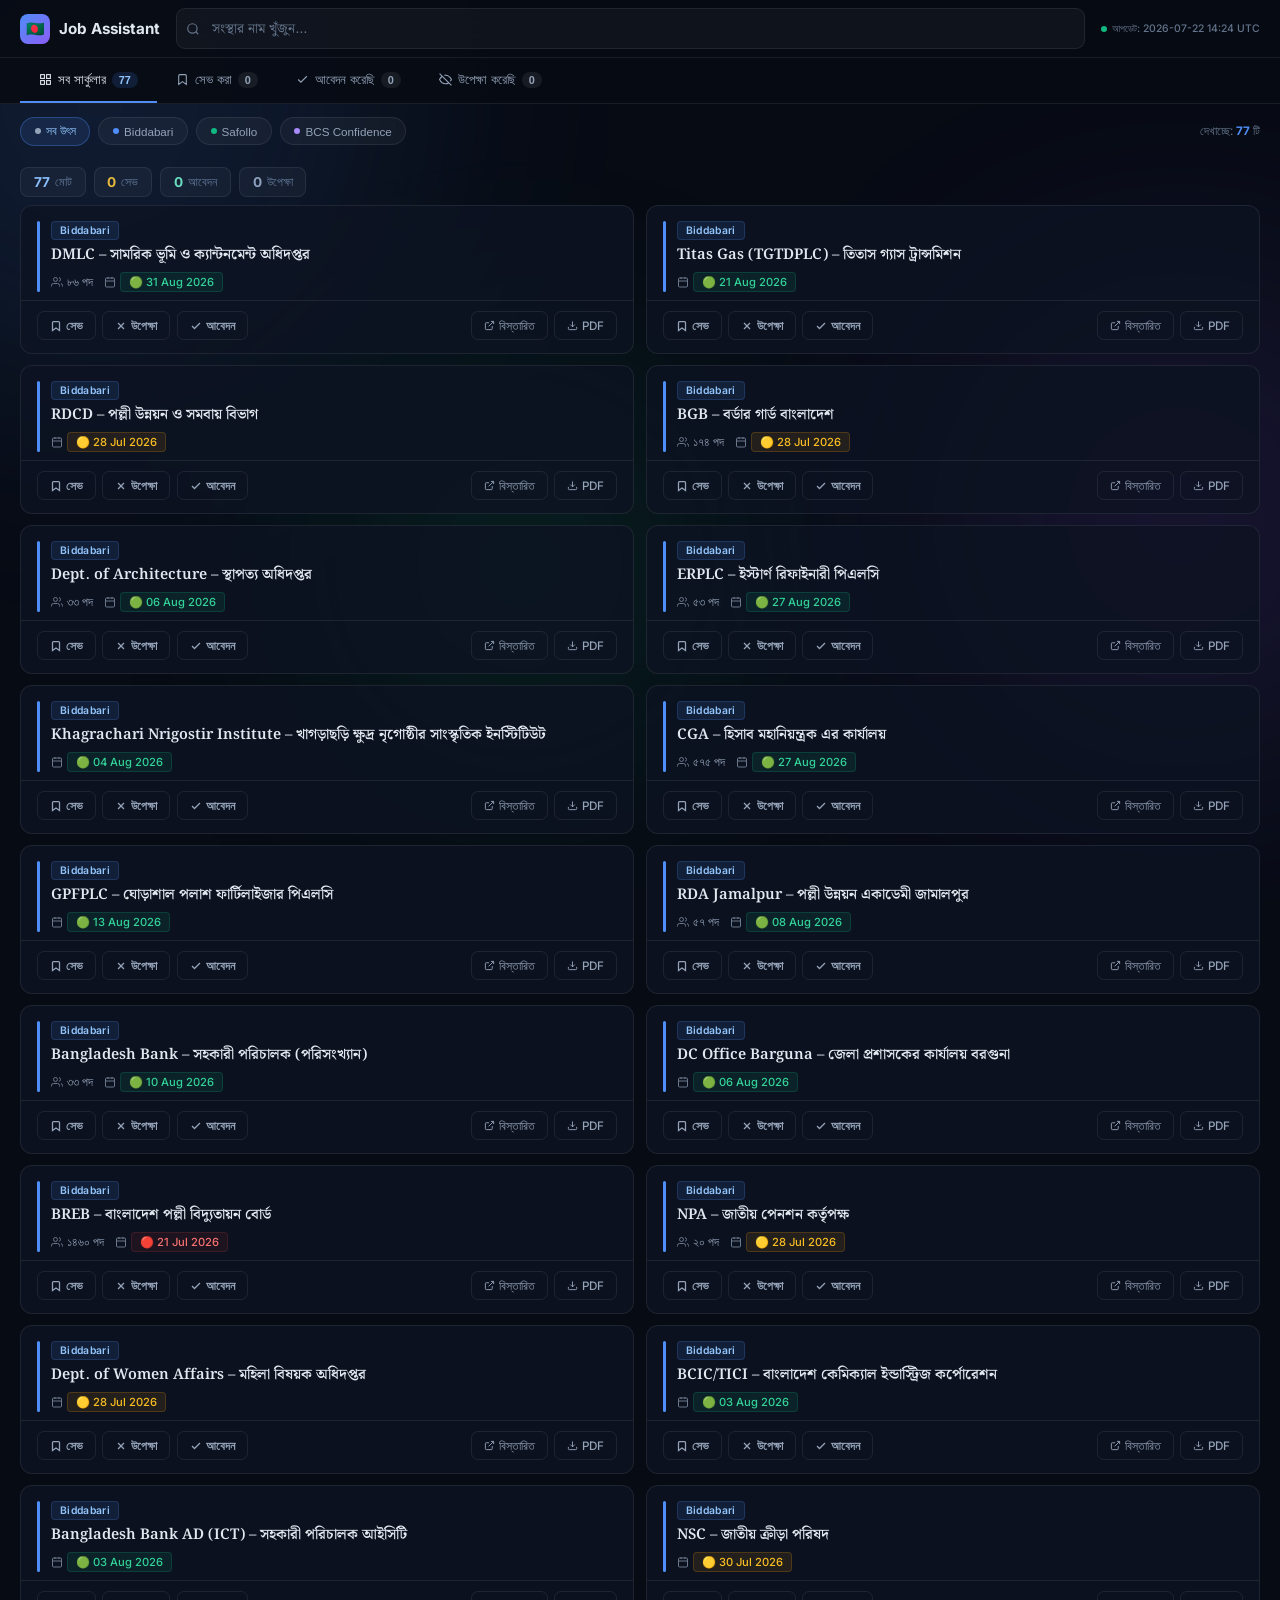
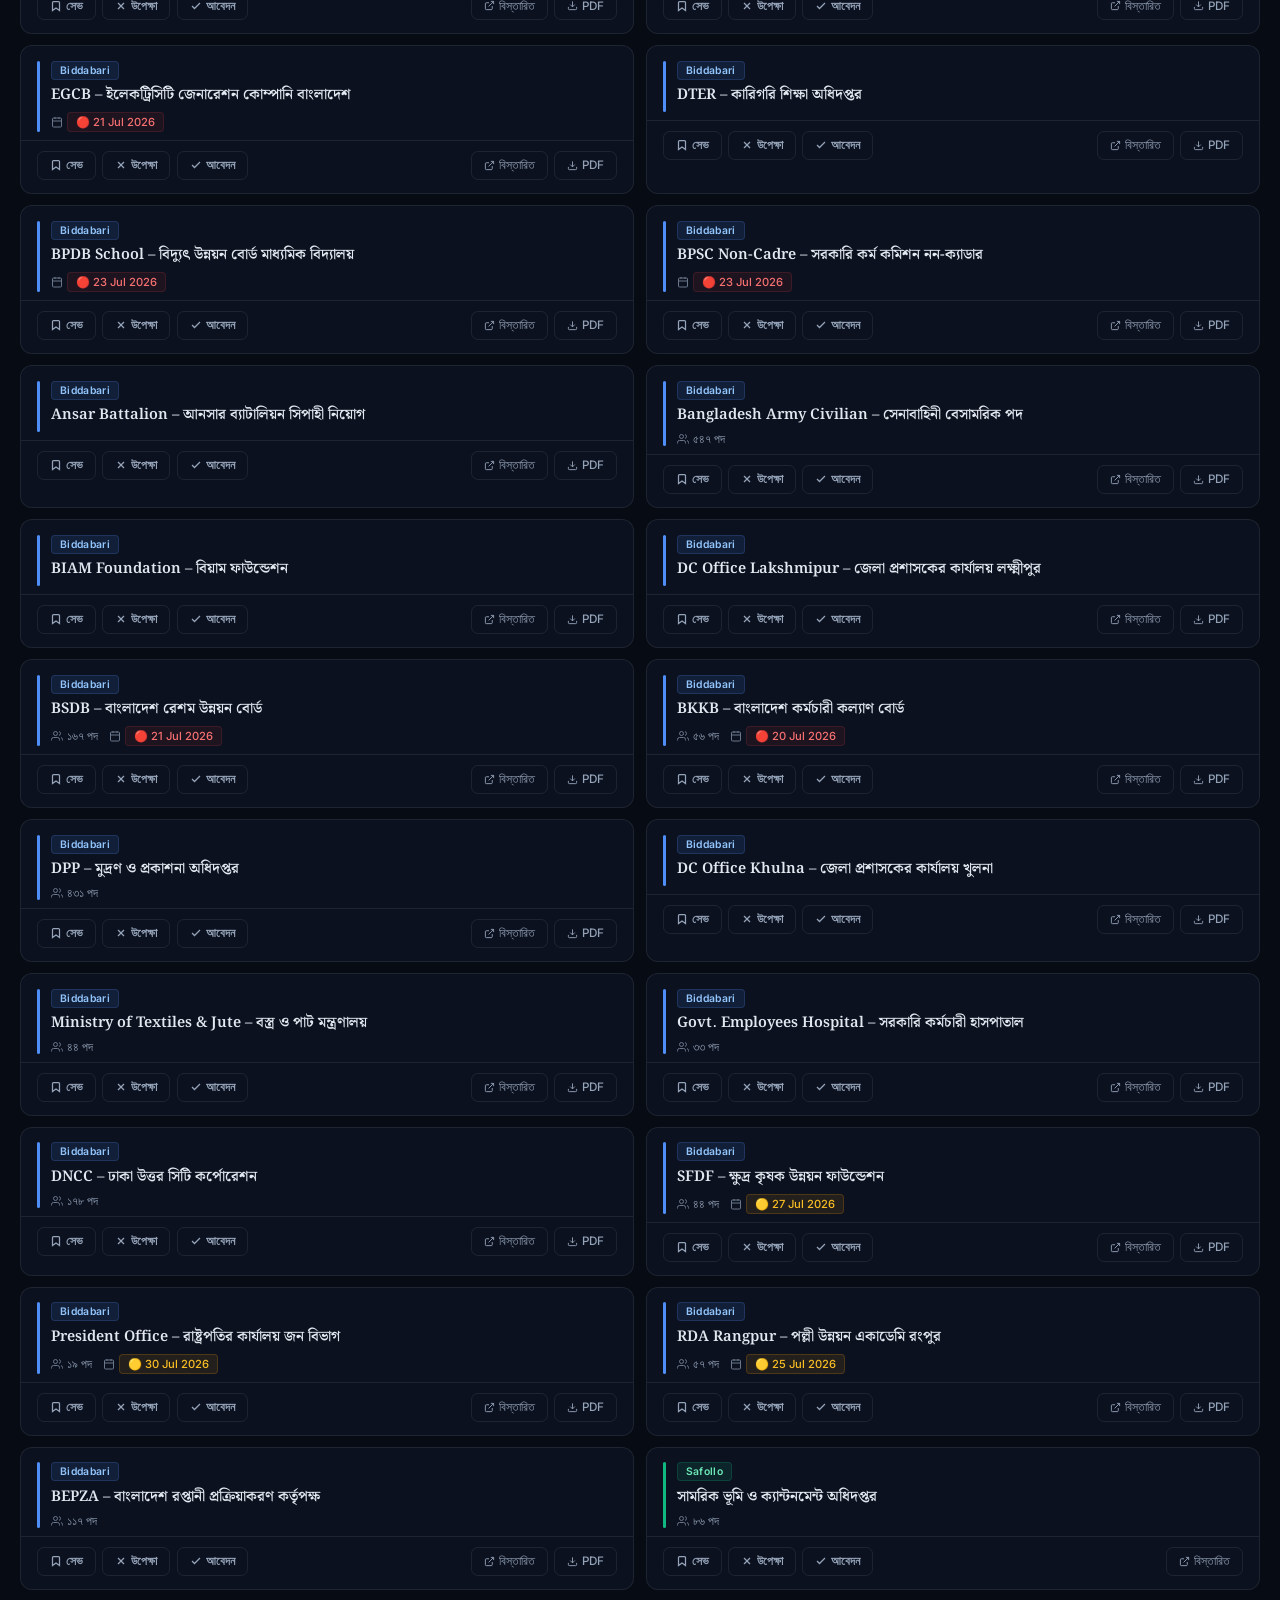
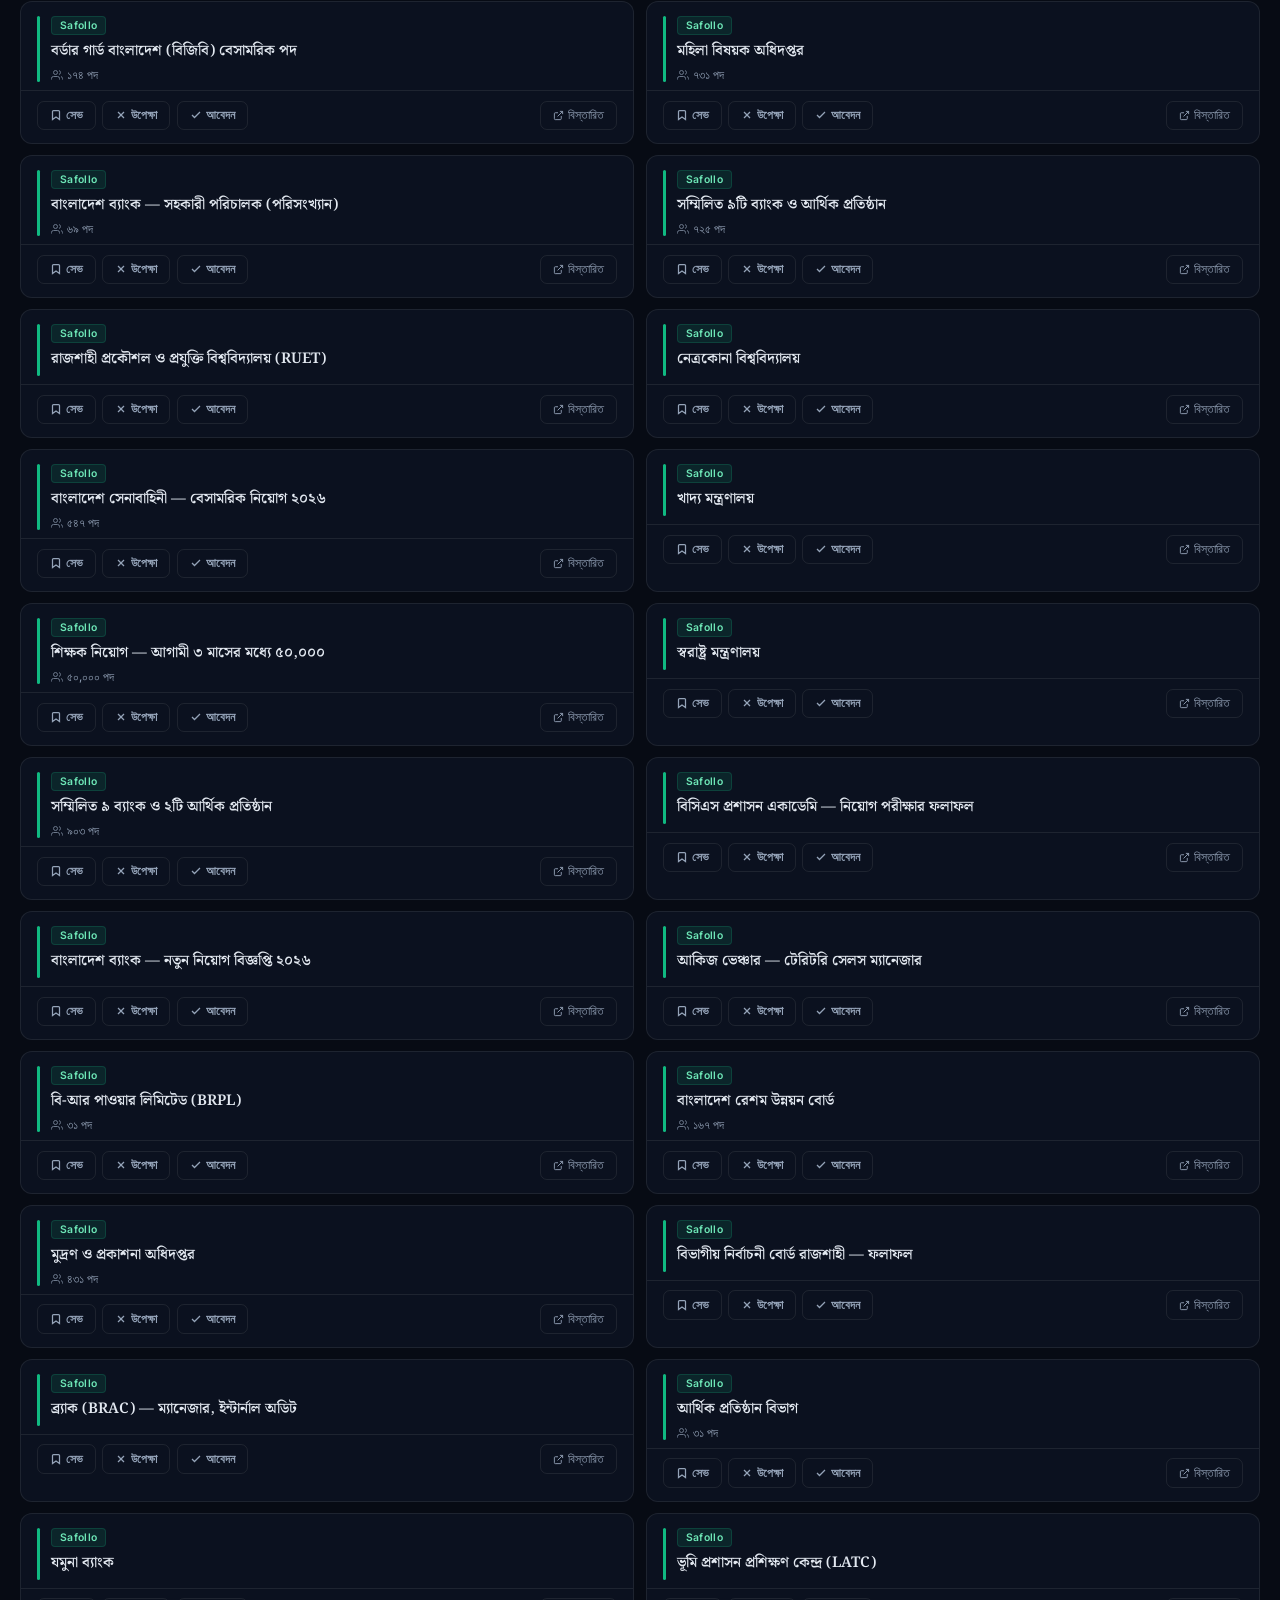
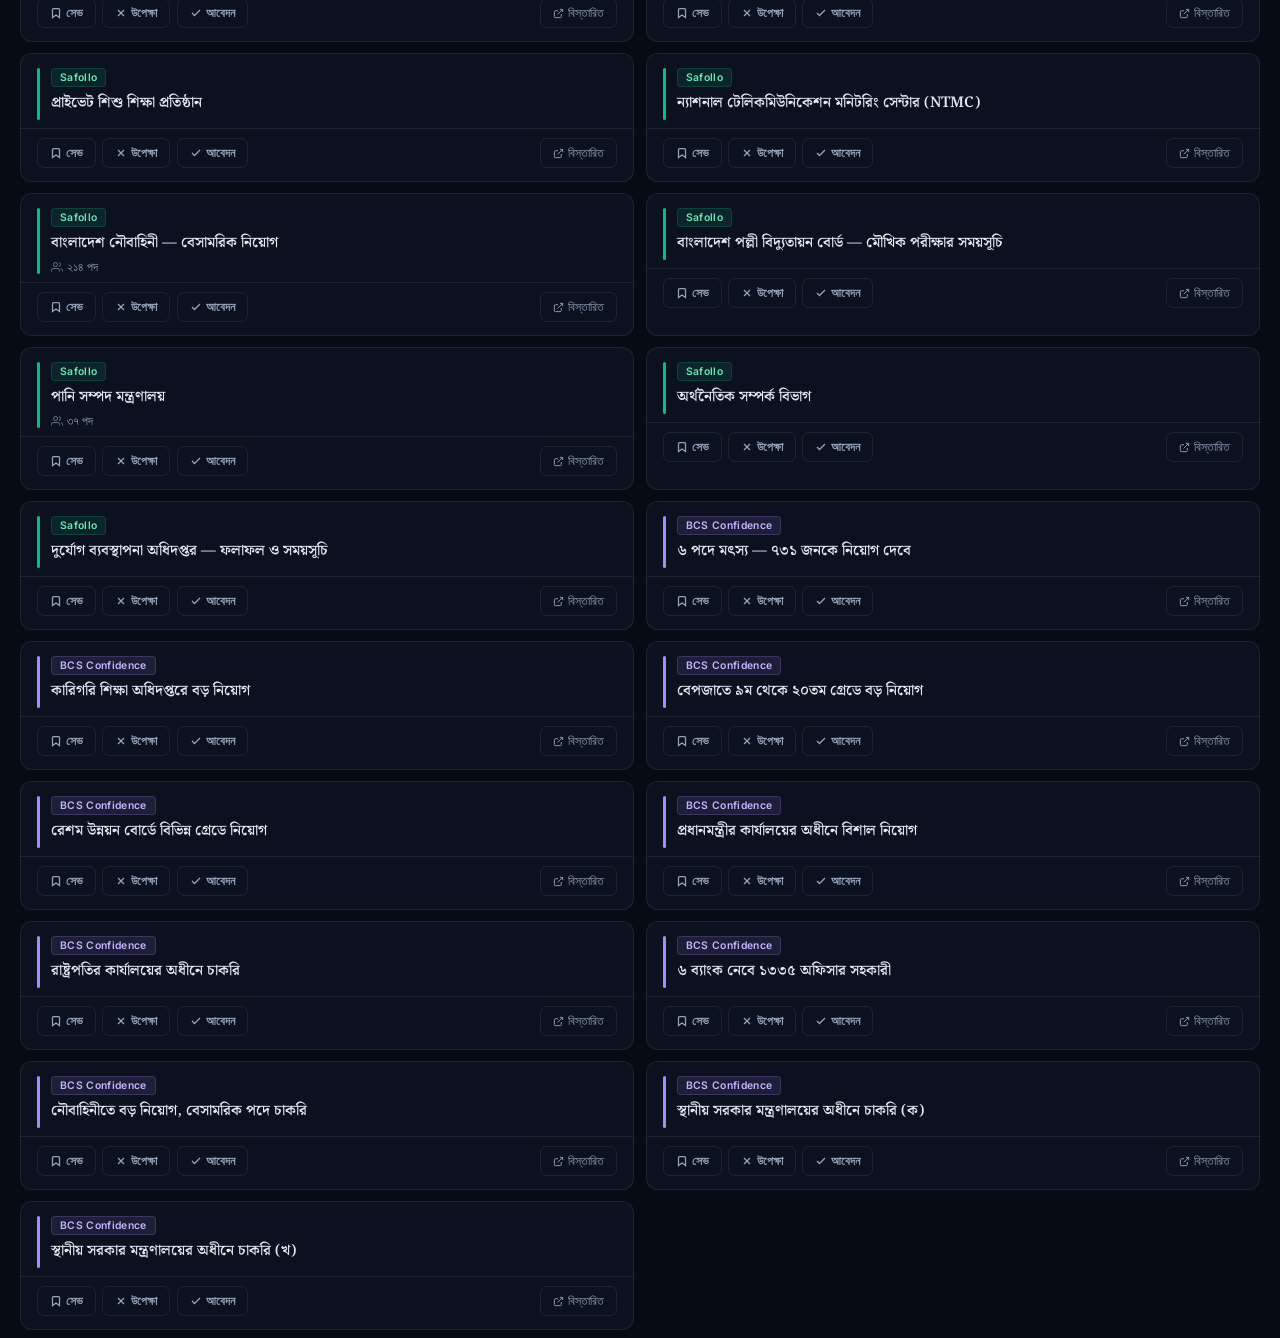
==== commit acb3fa2c: "feat: personal job assistant with Save/Ignore/Apply + mobile nav" ====
--- a/index.html
+++ b/index.html
@@ -3,385 +3,582 @@
 <head>
   <meta charset="UTF-8">
   <meta name="viewport" content="width=device-width, initial-scale=1.0">
-  <title>চাকরির বিজ্ঞপ্তি ২০২৬ | Job Circular BD</title>
-  <meta name="description" content="বাংলাদেশ সরকারি ও বেসরকারি চাকরির বিজ্ঞপ্তি ২০২৬ – স্বয়ংক্রিয় দৈনিক আপডেট">
+  <title>Job Assistant | আমার চাকরির ট্র্যাকার</title>
+  <meta name="description" content="ব্যক্তিগত চাকরির বিজ্ঞপ্তি ট্র্যাকার — সেভ, আবেদন ও উপেক্ষা করুন">
   <link rel="preconnect" href="https://fonts.googleapis.com">
   <link rel="preconnect" href="https://fonts.gstatic.com" crossorigin>
   <link href="https://fonts.googleapis.com/css2?family=Inter:wght@300;400;500;600;700;800&family=Noto+Serif+Bengali:wght@400;500;600;700&display=swap" rel="stylesheet">
   <style>
-    *, *::before, *::after { box-sizing: border-box; margin: 0; padding: 0; }
-    :root {
-      --bg:#070b14; --bg2:#0d1322; --surface:rgba(255,255,255,0.04);
-      --border:rgba(255,255,255,0.08); --border2:rgba(255,255,255,0.13);
-      --blue:#4f8ef7; --violet:#8b5cf6; --green:#10b981;
-      --amber:#f59e0b; --red:#ef4444;
-      --text:#e2e8f0; --muted:#64748b; --muted2:#94a3b8;
+    *,*::before,*::after{box-sizing:border-box;margin:0;padding:0}
+    :root{
+      --bg:#070b14;--bg2:#0d1322;--bg3:#111827;
+      --s:rgba(255,255,255,.04);--s2:rgba(255,255,255,.07);
+      --b:rgba(255,255,255,.08);--b2:rgba(255,255,255,.14);
+      --blue:#4f8ef7;--blue2:#93c5fd;
+      --violet:#8b5cf6;--violet2:#c4b5fd;
+      --green:#10b981;--green2:#6ee7b7;
+      --amber:#f59e0b;--amber2:#fbbf24;
+      --red:#ef4444;--red2:#fca5a5;
+      --gray:#64748b;--gray2:#94a3b8;
+      --text:#e2e8f0;--muted:#64748b;--muted2:#94a3b8;
+      --radius:12px;
     }
-    html { scroll-behavior:smooth; }
-    body { background:var(--bg); color:var(--text); font-family:'Inter',sans-serif; min-height:100vh; overflow-x:hidden; }
+    html{scroll-behavior:smooth}
+    body{background:var(--bg);color:var(--text);font-family:'Inter',sans-serif;min-height:100vh;overflow-x:hidden;padding-bottom:80px}
 
     /* ORBS */
-    .bg-orbs { position:fixed; inset:0; z-index:0; pointer-events:none; overflow:hidden; }
-    .orb { position:absolute; border-radius:50%; filter:blur(120px); opacity:0.16; animation:orbFloat 20s ease-in-out infinite alternate; }
-    .orb-1 { width:600px;height:600px;background:#4f8ef7;top:-200px;left:-200px;animation-delay:0s; }
-    .orb-2 { width:500px;height:500px;background:#8b5cf6;top:20%;right:-150px;animation-delay:-7s; }
-    .orb-3 { width:400px;height:400px;background:#10b981;bottom:10%;left:30%;animation-delay:-14s; }
-    @keyframes orbFloat { from{transform:translate(0,0)scale(1)} to{transform:translate(40px,60px)scale(1.1)} }
+    .orbs{position:fixed;inset:0;z-index:0;pointer-events:none;overflow:hidden}
+    .orb{position:absolute;border-radius:50%;filter:blur(130px);opacity:.13;animation:orbf 22s ease-in-out infinite alternate}
+    .o1{width:600px;height:600px;background:#4f8ef7;top:-200px;left:-200px;animation-delay:0s}
+    .o2{width:500px;height:500px;background:#8b5cf6;top:30%;right:-150px;animation-delay:-8s}
+    .o3{width:400px;height:400px;background:#10b981;bottom:15%;left:25%;animation-delay:-16s}
+    @keyframes orbf{from{transform:translate(0,0)scale(1)}to{transform:translate(50px,70px)scale(1.12)}}
 
     /* HEADER */
-    header { position:sticky;top:0;z-index:100;background:rgba(7,11,20,0.88);backdrop-filter:blur(20px);border-bottom:1px solid var(--border);padding:0 2rem;height:60px;display:flex;align-items:center;justify-content:space-between; }
-    .logo { display:flex;align-items:center;gap:10px;font-size:1rem;font-weight:700;color:var(--text);text-decoration:none; }
-    .logo-icon { width:32px;height:32px;border-radius:8px;background:linear-gradient(135deg,var(--blue),var(--violet));display:flex;align-items:center;justify-content:center;font-size:16px; }
-    .hdr-right { display:flex;align-items:center;gap:1.2rem; }
-    .live-badge { display:flex;align-items:center;gap:6px;font-size:0.72rem;color:var(--green);font-weight:500; }
-    .live-dot { width:7px;height:7px;border-radius:50%;background:var(--green);animation:pulse 2s ease-in-out infinite; }
-    @keyframes pulse { 0%,100%{opacity:1;transform:scale(1)} 50%{opacity:.5;transform:scale(.8)} }
-    .last-update { font-size:0.72rem;color:var(--muted); }
-
-    /* HERO */
-    .hero { position:relative;z-index:1;padding:80px 2rem 50px;text-align:center;max-width:840px;margin:0 auto; }
-    .hero-eyebrow { display:inline-flex;align-items:center;gap:8px;background:rgba(79,142,247,.1);border:1px solid rgba(79,142,247,.25);border-radius:50px;padding:5px 16px;font-size:.75rem;color:#93c5fd;letter-spacing:.05em;margin-bottom:1.4rem; }
-    .hero h1 { font-family:'Noto Serif Bengali',serif;font-size:clamp(1.9rem,5vw,3.3rem);font-weight:700;line-height:1.2;background:linear-gradient(135deg,#fff 0%,#93c5fd 50%,#c4b5fd 100%);-webkit-background-clip:text;-webkit-text-fill-color:transparent;background-clip:text;margin-bottom:.9rem; }
-    .hero p { font-family:'Noto Serif Bengali',serif;font-size:.95rem;color:var(--muted2);line-height:1.7;max-width:540px;margin:0 auto 2rem; }
-
-    /* STATS */
-    .stats { position:relative;z-index:1;display:flex;gap:1px;max-width:680px;margin:0 auto 2.5rem;background:var(--border);border-radius:16px;overflow:hidden;border:1px solid var(--border); }
-    .stat { flex:1;background:var(--bg2);padding:1.1rem .8rem;text-align:center; }
-    .stat-n { font-size:1.7rem;font-weight:800;background:linear-gradient(135deg,var(--blue),var(--violet));-webkit-background-clip:text;-webkit-text-fill-color:transparent;background-clip:text;line-height:1; }
-    .stat-l { font-size:.7rem;color:var(--muted);margin-top:4px;font-family:'Noto Serif Bengali',serif; }
-
-    /* CONTROLS */
-    .ctrl-wrap { position:relative;z-index:1;max-width:1200px;margin:0 auto;padding:0 1.5rem 1.5rem; }
-    .ctrl { background:rgba(13,19,34,.85);border:1px solid var(--border);border-radius:16px;padding:1rem 1.2rem;backdrop-filter:blur(12px);display:flex;gap:.9rem;flex-wrap:wrap;align-items:center; }
-    .search-box { position:relative;flex:1;min-width:200px; }
-    .search-box svg { position:absolute;left:11px;top:50%;transform:translateY(-50%);color:var(--muted);pointer-events:none; }
-    .search-box input { width:100%;background:var(--surface);border:1px solid var(--border);border-radius:10px;padding:.6rem .9rem .6rem 2.4rem;color:var(--text);font-size:.87rem;font-family:'Noto Serif Bengali',serif;transition:border .2s,box-shadow .2s; }
-    .search-box input:focus { outline:none;border-color:var(--blue);box-shadow:0 0 0 3px rgba(79,142,247,.15); }
-    .search-box input::placeholder { color:var(--muted); }
-    .ftabs { display:flex;gap:.4rem;flex-wrap:wrap; }
-    .ftab { padding:.5rem 1rem;border-radius:8px;border:1px solid var(--border);background:var(--surface);color:var(--muted2);font-size:.78rem;font-weight:500;cursor:pointer;transition:all .2s;white-space:nowrap;display:flex;align-items:center;gap:6px; }
-    .ftab:hover { border-color:var(--border2);color:var(--text); }
-    .ftab.active { background:rgba(79,142,247,.15);border-color:rgba(79,142,247,.45);color:#93c5fd; }
-    .fdot { width:7px;height:7px;border-radius:50%; }
-    .cnt-label { font-size:.78rem;color:var(--muted);margin-left:auto;white-space:nowrap; }
-    .cnt-label strong { color:var(--blue); }
-
-    /* MAIN */
-    .main-wrap { position:relative;z-index:1;max-width:1200px;margin:0 auto;padding:0 1.5rem 5rem; }
+    header{position:sticky;top:0;z-index:200;background:rgba(7,11,20,.92);backdrop-filter:blur(20px);border-bottom:1px solid var(--b);padding:0 1.25rem;height:58px;display:flex;align-items:center;gap:1rem}
+    .logo{display:flex;align-items:center;gap:9px;font-size:.95rem;font-weight:700;color:var(--text);text-decoration:none;flex-shrink:0}
+    .logo-icon{width:30px;height:30px;border-radius:8px;background:linear-gradient(135deg,var(--blue),var(--violet));display:flex;align-items:center;justify-content:center;font-size:15px}
+    .logo-text{display:none}
+    @media(min-width:480px){.logo-text{display:block}}
+    .search-wrap{flex:1;position:relative}
+    .search-wrap svg{position:absolute;left:10px;top:50%;transform:translateY(-50%);color:var(--muted);pointer-events:none}
+    .search-wrap input{width:100%;background:var(--s);border:1px solid var(--b);border-radius:9px;padding:.55rem .9rem .55rem 2.2rem;color:var(--text);font-size:.85rem;font-family:'Noto Serif Bengali',serif;transition:border .2s,box-shadow .2s}
+    .search-wrap input:focus{outline:none;border-color:var(--blue);box-shadow:0 0 0 3px rgba(79,142,247,.15)}
+    .search-wrap input::placeholder{color:var(--muted)}
+    .hdr-meta{display:flex;align-items:center;gap:.7rem;flex-shrink:0}
+    .live-b{display:flex;align-items:center;gap:5px;font-size:.7rem;color:var(--green);font-weight:500}
+    .live-dot{width:6px;height:6px;border-radius:50%;background:var(--green);animation:pulse 2s ease-in-out infinite}
+    @keyframes pulse{0%,100%{opacity:1;transform:scale(1)}50%{opacity:.4;transform:scale(.7)}}
+
+    /* TAB BAR */
+    .tab-bar{position:sticky;top:58px;z-index:190;background:rgba(7,11,20,.92);backdrop-filter:blur(20px);border-bottom:1px solid var(--b);display:flex;padding:0 1.25rem;gap:0;overflow-x:auto;scrollbar-width:none}
+    .tab-bar::-webkit-scrollbar{display:none}
+    .tab-btn{display:flex;align-items:center;gap:6px;padding:.75rem .9rem;font-size:.8rem;font-weight:500;color:var(--muted2);background:none;border:none;border-bottom:2px solid transparent;cursor:pointer;transition:all .2s;white-space:nowrap;flex-shrink:0}
+    .tab-btn:hover{color:var(--text)}
+    .tab-btn.active{color:var(--text);border-bottom-color:var(--blue)}
+    .tab-btn.active.t-saved{border-bottom-color:var(--amber);color:var(--amber2)}
+    .tab-btn.active.t-applied{border-bottom-color:var(--green);color:var(--green2)}
+    .tab-btn.active.t-ignored{border-bottom-color:var(--gray);color:var(--gray2)}
+    .tab-count{font-size:.68rem;font-weight:700;padding:2px 7px;border-radius:20px;background:var(--s2);color:var(--muted2);min-width:20px;text-align:center;transition:all .2s}
+    .tab-btn.active .tab-count{background:rgba(79,142,247,.15);color:var(--blue2)}
+    .tab-btn.active.t-saved .tab-count{background:rgba(245,158,11,.15);color:var(--amber2)}
+    .tab-btn.active.t-applied .tab-count{background:rgba(16,185,129,.15);color:var(--green2)}
+    .tab-btn.active.t-ignored .tab-count{background:rgba(100,116,139,.15);color:var(--gray2)}
+
+    /* FILTER BAR */
+    .filter-bar{position:relative;z-index:1;display:flex;gap:.5rem;padding:.8rem 1.25rem;overflow-x:auto;scrollbar-width:none;align-items:center}
+    .filter-bar::-webkit-scrollbar{display:none}
+    .src-btn{display:flex;align-items:center;gap:5px;padding:.4rem .85rem;border-radius:20px;border:1px solid var(--b);background:var(--s);color:var(--muted2);font-size:.73rem;font-weight:500;cursor:pointer;transition:all .2s;white-space:nowrap;flex-shrink:0}
+    .src-btn:hover{border-color:var(--b2);color:var(--text)}
+    .src-btn.active{background:rgba(79,142,247,.12);border-color:rgba(79,142,247,.35);color:var(--blue2)}
+    .src-dot{width:6px;height:6px;border-radius:50%}
+    .cnt-info{margin-left:auto;font-size:.73rem;color:var(--muted);white-space:nowrap;flex-shrink:0}
+    .cnt-info strong{color:var(--blue)}
+
+    /* JOBS CONTAINER */
+    .jobs-wrap{position:relative;z-index:1;padding:.5rem 1.25rem;display:grid;gap:.7rem}
+
+    /* JOB CARD */
+    .job-card{background:rgba(13,19,34,.8);border:1px solid var(--b);border-radius:var(--radius);overflow:hidden;transition:all .25s;position:relative}
+    .job-card:hover{border-color:var(--b2);transform:translateY(-1px);box-shadow:0 8px 30px rgba(0,0,0,.3)}
+    .job-card.status-saved{border-left:3px solid var(--amber)}
+    .job-card.status-applied{border-left:3px solid var(--green);opacity:.75}
+    .job-card.status-ignored{opacity:.4;filter:grayscale(.4)}
+    .job-card.is-hidden{display:none!important}
+    .job-card.animating{animation:cardPop .3s ease}
+    @keyframes cardPop{0%{transform:scale(.98)}50%{transform:scale(1.01)}100%{transform:scale(1)}}
+
+    /* CARD INNER */
+    .card-top{display:flex;align-items:flex-start;gap:.7rem;padding:.9rem 1rem .5rem}
+    .src-stripe{width:3px;border-radius:2px;align-self:stretch;flex-shrink:0}
+    .card-body{flex:1;min-width:0}
+    .card-tags{display:flex;align-items:center;gap:.4rem;flex-wrap:wrap;margin-bottom:.35rem}
+    .tag{display:inline-flex;align-items:center;gap:4px;font-size:.65rem;font-weight:600;padding:2px 8px;border-radius:4px;letter-spacing:.03em}
+    .tag-src-biddabari{background:rgba(79,142,247,.12);color:#93c5fd;border:1px solid rgba(79,142,247,.2)}
+    .tag-src-safollo{background:rgba(16,185,129,.12);color:#6ee7b7;border:1px solid rgba(16,185,129,.2)}
+    .tag-src-bcsconfidence{background:rgba(167,139,250,.12);color:#c4b5fd;border:1px solid rgba(167,139,250,.2)}
+    .tag-new{background:rgba(245,158,11,.12);color:var(--amber2);border:1px solid rgba(245,158,11,.2)}
+    .tag-saved{background:rgba(245,158,11,.15);color:var(--amber2);border:1px solid rgba(245,158,11,.3)}
+    .tag-applied{background:rgba(16,185,129,.15);color:var(--green2);border:1px solid rgba(16,185,129,.3)}
+    .card-title{font-family:'Noto Serif Bengali',serif;font-size:.92rem;font-weight:600;color:var(--text);line-height:1.4;margin-bottom:.4rem}
+    .card-meta{display:flex;align-items:center;gap:.7rem;flex-wrap:wrap}
+    .meta-item{display:flex;align-items:center;gap:4px;font-size:.73rem;color:var(--muted2)}
+    .meta-item svg{flex-shrink:0;opacity:.7}
+    .dl-pill{font-size:.7rem;font-weight:500;padding:2px 8px;border-radius:4px;font-family:'Inter',sans-serif}
+    .dl-active{background:rgba(16,185,129,.1);color:#34d399;border:1px solid rgba(16,185,129,.2)}
+    .dl-urgent{background:rgba(245,158,11,.1);color:#fbbf24;border:1px solid rgba(245,158,11,.2)}
+    .dl-expired{background:rgba(239,68,68,.08);color:#f87171;border:1px solid rgba(239,68,68,.15)}
+
+    /* CARD ACTIONS */
+    .card-actions{display:flex;gap:.5rem;padding:.6rem 1rem .8rem;flex-wrap:wrap;align-items:center;border-top:1px solid var(--b)}
+    .act-group{display:flex;gap:.4rem;flex:1}
+    .link-group{display:flex;gap:.4rem;margin-left:auto}
+
+    /* ACTION BUTTONS */
+    .btn-act{display:inline-flex;align-items:center;gap:4px;padding:.42rem .75rem;border-radius:7px;font-size:.73rem;font-weight:600;font-family:'Inter',sans-serif;border:1px solid;cursor:pointer;transition:all .18s;white-space:nowrap;background:transparent}
+    /* Save */
+    .btn-save{color:var(--muted2);border-color:var(--b)}
+    .btn-save:hover{color:var(--amber2);border-color:rgba(245,158,11,.4);background:rgba(245,158,11,.08)}
+    .btn-save.active{color:var(--amber2);border-color:rgba(245,158,11,.5);background:rgba(245,158,11,.12)}
+    /* Ignore */
+    .btn-ignore{color:var(--muted2);border-color:var(--b)}
+    .btn-ignore:hover{color:var(--red2);border-color:rgba(239,68,68,.4);background:rgba(239,68,68,.07)}
+    .btn-ignore.active{color:var(--red2);border-color:rgba(239,68,68,.4);background:rgba(239,68,68,.1)}
+    /* Apply */
+    .btn-apply{color:var(--muted2);border-color:var(--b)}
+    .btn-apply:hover{color:var(--green2);border-color:rgba(16,185,129,.4);background:rgba(16,185,129,.08)}
+    .btn-apply.active{color:var(--green2);border-color:rgba(16,185,129,.5);background:rgba(16,185,129,.12)}
+    /* Link buttons */
+    .btn-link{display:inline-flex;align-items:center;gap:4px;padding:.42rem .75rem;border-radius:7px;font-size:.73rem;font-weight:500;font-family:'Inter',sans-serif;border:1px solid var(--b);color:var(--muted2);text-decoration:none;transition:all .18s;white-space:nowrap}
+    .btn-link:hover{color:var(--blue2);border-color:rgba(79,142,247,.35);background:rgba(79,142,247,.08)}
+    .btn-link.pdf:hover{color:var(--green2);border-color:rgba(16,185,129,.35);background:rgba(16,185,129,.08)}
 
     /* LOADING */
-    .loading { text-align:center;padding:4rem;color:var(--muted); }
-    .spinner { width:36px;height:36px;border:3px solid var(--border);border-top-color:var(--blue);border-radius:50%;animation:spin .8s linear infinite;margin:0 auto 1rem; }
-    @keyframes spin { to{transform:rotate(360deg)} }
-
-    /* SECTION HEAD */
-    .sec-head { display:flex;align-items:center;gap:10px;margin:2.2rem 0 .8rem;padding-bottom:.8rem;border-bottom:1px solid var(--border); }
-    .sec-dot { width:10px;height:10px;border-radius:50%;flex-shrink:0; }
-    .sec-head h2 { font-size:.95rem;font-weight:600; }
-    .sec-head a { font-size:.73rem;color:var(--muted);text-decoration:none;margin-left:6px; }
-    .sec-head a:hover { color:var(--blue); }
-    .sec-badge { font-size:.68rem;background:var(--surface);border:1px solid var(--border);color:var(--muted2);padding:2px 10px;border-radius:20px;margin-left:4px; }
-    .sec-ml { margin-left:auto; }
-
-    /* TABLE */
-    .tbl-wrap { border-radius:14px;overflow:hidden;border:1px solid var(--border);background:rgba(13,19,34,.75);backdrop-filter:blur(10px); }
-    .jt { width:100%;border-collapse:collapse; }
-    .jt thead th { background:rgba(255,255,255,.03);padding:.65rem .95rem;text-align:left;font-size:.67rem;font-weight:600;text-transform:uppercase;letter-spacing:.08em;color:var(--muted);border-bottom:1px solid var(--border);white-space:nowrap; }
-    .jt tbody tr { border-bottom:1px solid rgba(255,255,255,.03);transition:background .15s; }
-    .jt tbody tr:last-child { border-bottom:none; }
-    .jt tbody tr:hover { background:rgba(79,142,247,.05); }
-    .jt tbody tr.hidden { display:none; }
-    .jt td { padding:.8rem .95rem;vertical-align:middle; }
-    .td-n { width:38px;text-align:center;font-size:.7rem;color:#334155;font-family:'Inter',sans-serif; }
-    .td-p { font-family:'Inter',sans-serif;font-size:.87rem;font-weight:700;color:var(--text);white-space:nowrap;width:88px; }
-    .td-org { max-width:340px; }
-    .org-name { font-family:'Noto Serif Bengali',serif;font-size:.87rem;color:var(--text);font-weight:500;display:block;line-height:1.4; }
-    .org-sub { font-size:.68rem;color:var(--muted);font-family:'Inter',sans-serif;margin-top:2px; }
-    .td-dl { white-space:nowrap;width:140px; }
-    .dl-badge { display:inline-flex;align-items:center;gap:5px;font-size:.71rem;font-weight:500;padding:3px 9px;border-radius:6px;font-family:'Inter',sans-serif; }
-    .dl-active { background:rgba(16,185,129,.1);color:#34d399;border:1px solid rgba(16,185,129,.2); }
-    .dl-urgent { background:rgba(245,158,11,.1);color:#fbbf24;border:1px solid rgba(245,158,11,.2); }
-    .dl-expired { background:rgba(239,68,68,.08);color:#f87171;border:1px solid rgba(239,68,68,.15); }
-    .dl-none { font-size:.7rem;color:#334155;font-family:'Inter',sans-serif; }
-    .td-act { width:160px; }
-    .btn-row { display:flex;gap:5px;flex-wrap:wrap; }
-    .btn-d,.btn-p { display:inline-flex;align-items:center;gap:4px;padding:5px 10px;border-radius:7px;font-size:.72rem;font-weight:500;font-family:'Inter',sans-serif;text-decoration:none;transition:all .18s;white-space:nowrap;border:1px solid; }
-    .btn-d { background:rgba(79,142,247,.1);color:#93c5fd;border-color:rgba(79,142,247,.25); }
-    .btn-d:hover { background:rgba(79,142,247,.22);transform:translateY(-1px); }
-    .btn-p { background:rgba(16,185,129,.1);color:#6ee7b7;border-color:rgba(16,185,129,.25); }
-    .btn-p:hover { background:rgba(16,185,129,.22);transform:translateY(-1px); }
-
-    /* NEW BADGE */
-    .new-tag { display:inline-block;background:rgba(245,158,11,.15);color:#fbbf24;border:1px solid rgba(245,158,11,.3);font-size:.6rem;font-family:'Inter',sans-serif;font-weight:600;padding:1px 6px;border-radius:4px;margin-left:6px;vertical-align:middle; }
-
-    /* EMPTY */
-    .empty { text-align:center;padding:4rem;color:var(--muted);display:none; }
-    .empty svg { margin-bottom:1rem;opacity:.3; }
-
-    /* FOOTER */
-    footer { position:relative;z-index:1;border-top:1px solid var(--border);padding:2rem;text-align:center;font-size:.75rem;color:var(--muted); }
-    footer a { color:var(--blue);text-decoration:none; }
-
-    /* FADE */
-    .fade-up { opacity:0;transform:translateY(20px);transition:opacity .5s ease,transform .5s ease; }
-    .fade-up.visible { opacity:1;transform:none; }
-
-    /* ERROR */
-    .err-msg { background:rgba(239,68,68,.08);border:1px solid rgba(239,68,68,.2);border-radius:12px;padding:1.5rem;text-align:center;color:#f87171;font-size:.85rem;font-family:'Noto Serif Bengali',serif; }
-
-    @media(max-width:768px) {
-      .jt thead th:nth-child(2),.jt td.td-p { display:none; }
+    .loading{text-align:center;padding:4rem 2rem;color:var(--muted)}
+    .spinner{width:32px;height:32px;border:2.5px solid var(--b);border-top-color:var(--blue);border-radius:50%;animation:spin .7s linear infinite;margin:0 auto 1rem}
+    @keyframes spin{to{transform:rotate(360deg)}}
+
+    /* EMPTY STATE */
+    .empty-state{display:none;text-align:center;padding:4rem 2rem;color:var(--muted)}
+    .empty-icon{font-size:3rem;margin-bottom:.8rem;opacity:.4}
+    .empty-state h3{font-size:1rem;font-weight:600;margin-bottom:.4rem;font-family:'Noto Serif Bengali',serif;color:var(--muted2)}
+    .empty-state p{font-size:.8rem;font-family:'Noto Serif Bengali',serif;line-height:1.6}
+
+    /* STATS MINI */
+    .stats-mini{display:flex;gap:.5rem;padding:.5rem 1.25rem 0;overflow-x:auto;scrollbar-width:none}
+    .stats-mini::-webkit-scrollbar{display:none}
+    .stat-chip{display:flex;align-items:center;gap:5px;background:var(--s);border:1px solid var(--b);border-radius:8px;padding:.4rem .8rem;font-size:.72rem;white-space:nowrap;flex-shrink:0}
+    .stat-chip strong{font-size:.85rem;font-weight:700}
+    .sc-blue{color:var(--blue2)} .sc-amber{color:var(--amber2)} .sc-green{color:var(--green2)} .sc-gray{color:var(--gray2)}
+
+    /* MOBILE BOTTOM NAV */
+    .bottom-nav{display:flex;position:fixed;bottom:0;left:0;right:0;z-index:300;background:rgba(7,11,20,.96);backdrop-filter:blur(20px);border-top:1px solid var(--b);padding:.3rem 0 calc(.3rem + env(safe-area-inset-bottom))}
+    .bnav-btn{flex:1;display:flex;flex-direction:column;align-items:center;gap:3px;padding:.4rem .5rem;cursor:pointer;border:none;background:none;color:var(--muted);transition:all .2s;position:relative}
+    .bnav-btn.active{color:var(--blue)}
+    .bnav-btn.active.t-saved{color:var(--amber)}
+    .bnav-btn.active.t-applied{color:var(--green)}
+    .bnav-btn.active.t-ignored{color:var(--gray2)}
+    .bnav-label{font-size:.58rem;font-weight:600;font-family:'Noto Serif Bengali',serif}
+    .bnav-badge{position:absolute;top:4px;right:calc(50% - 14px);font-size:.55rem;font-weight:700;background:var(--blue);color:#fff;border-radius:10px;padding:1px 5px;min-width:16px;text-align:center;display:none}
+    .bnav-btn.active .bnav-badge{display:block}
+    .bnav-btn:not(.active) .bnav-badge{display:block;background:var(--s2);color:var(--muted);border:1px solid var(--b)}
+    .bnav-btn.t-saved .bnav-badge{background:var(--amber)}
+    .bnav-btn.t-applied .bnav-badge{background:var(--green)}
+    .bnav-btn.t-ignored .bnav-badge{background:var(--gray)}
+
+    /* DESKTOP */
+    @media(min-width:768px){
+      body{padding-bottom:0}
+      .bottom-nav{display:none}
+      .jobs-wrap{grid-template-columns:1fr}
+      .tab-btn{padding:.85rem 1.2rem}
     }
-    @media(max-width:540px) {
-      .jt thead th:nth-child(4),.jt td.td-dl { display:none; }
-      header { padding:0 1rem; }
+    @media(min-width:900px){
+      .jobs-wrap{grid-template-columns:repeat(2,1fr)}
     }
+    @media(min-width:1300px){
+      .jobs-wrap{grid-template-columns:repeat(3,1fr)}
+    }
+
+    /* SECTION DIVIDER */
+    .sec-divider{position:relative;z-index:1;padding:.2rem 1.25rem .4rem;display:flex;align-items:center;gap:.7rem}
+    .sec-divider h2{font-size:.78rem;font-weight:600;color:var(--muted);text-transform:uppercase;letter-spacing:.07em;white-space:nowrap}
+    .sec-divider hr{flex:1;border:none;border-top:1px solid var(--b)}
+
+    /* TOAST */
+    .toast-wrap{position:fixed;bottom:90px;left:50%;transform:translateX(-50%);z-index:500;display:flex;flex-direction:column;gap:.4rem;align-items:center;pointer-events:none}
+    @media(min-width:768px){.toast-wrap{bottom:24px}}
+    .toast{background:rgba(13,19,34,.95);border:1px solid var(--b2);border-radius:10px;padding:.55rem 1.1rem;font-size:.78rem;color:var(--text);font-family:'Noto Serif Bengali',serif;backdrop-filter:blur(12px);animation:toastIn .25s ease,toastOut .3s ease 1.8s forwards;white-space:nowrap}
+    @keyframes toastIn{from{opacity:0;transform:translateY(10px)}to{opacity:1;transform:translateY(0)}}
+    @keyframes toastOut{to{opacity:0;transform:translateY(-8px)}}
   </style>
 </head>
 <body>
-  <div class="bg-orbs">
-    <div class="orb orb-1"></div><div class="orb orb-2"></div><div class="orb orb-3"></div>
-  </div>
-
+  <div class="orbs"><div class="orb o1"></div><div class="orb o2"></div><div class="orb o3"></div></div>
+
+  <!-- HEADER -->
   <header>
     <a href="#" class="logo">
       <div class="logo-icon">🇧🇩</div>
-      <span>Job Circular BD</span>
+      <span class="logo-text">Job Assistant</span>
     </a>
-    <div class="hdr-right">
-      <div class="live-badge"><div class="live-dot"></div> Live</div>
-      <div class="last-update" id="lastUpdate">লোড হচ্ছে...</div>
+    <div class="search-wrap">
+      <svg width="14" height="14" fill="none" stroke="currentColor" stroke-width="2" viewBox="0 0 24 24"><circle cx="11" cy="11" r="8"/><path d="m21 21-4.35-4.35"/></svg>
+      <input type="text" id="searchInput" placeholder="সংস্থার নাম খুঁজুন..." oninput="applyFilters()">
+    </div>
+    <div class="hdr-meta">
+      <div class="live-b"><div class="live-dot"></div><span id="hdrUpdate" style="font-size:.65rem;color:var(--muted)">...</span></div>
     </div>
   </header>
 
-  <section class="hero fade-up">
-    <div class="hero-eyebrow">
-      <svg width="12" height="12" fill="none" stroke="currentColor" stroke-width="2" viewBox="0 0 24 24"><circle cx="12" cy="12" r="10"/><polyline points="12 6 12 12 16 14"/></svg>
-      প্রতিদিন স্বয়ংক্রিয়ভাবে আপডেট হয়
-    </div>
-    <h1>চাকরির বিজ্ঞপ্তি ২০২৬</h1>
-    <p>Biddabari, Safollo ও BCS Confidence থেকে সংগৃহীত সর্বশেষ সার্কুলার — প্রতিদিন নতুন আপডেট।</p>
-  </section>
-
-  <!-- STATS (dynamic) -->
-  <div class="stats fade-up" id="statsRow">
-    <div class="stat"><div class="stat-n" id="st-total">...</div><div class="stat-l">মোট সার্কুলার</div></div>
-    <div class="stat"><div class="stat-n">৩</div><div class="stat-l">উৎস</div></div>
-    <div class="stat"><div class="stat-n" id="st-bd">...</div><div class="stat-l">Biddabari</div></div>
-    <div class="stat"><div class="stat-n" id="st-sf">...</div><div class="stat-l">Safollo</div></div>
-    <div class="stat"><div class="stat-n" id="st-bcs">...</div><div class="stat-l">BCS Confidence</div></div>
-  </div>
-
-  <!-- CONTROLS -->
-  <div class="ctrl-wrap fade-up">
-    <div class="ctrl">
-      <div class="search-box">
-        <svg width="14" height="14" fill="none" stroke="currentColor" stroke-width="2" viewBox="0 0 24 24"><circle cx="11" cy="11" r="8"/><path d="m21 21-4.35-4.35"/></svg>
-        <input type="text" id="searchInput" placeholder="সংস্থার নাম বা পদ খুঁজুন..." oninput="doFilter()">
-      </div>
-      <div class="ftabs">
-        <button class="ftab active" data-f="all" onclick="setFilter(this,'all')"><span class="fdot" style="background:#94a3b8"></span>সব</button>
-        <button class="ftab" data-f="biddabari" onclick="setFilter(this,'biddabari')"><span class="fdot" style="background:#4f8ef7"></span>Biddabari</button>
-        <button class="ftab" data-f="safollo" onclick="setFilter(this,'safollo')"><span class="fdot" style="background:#10b981"></span>Safollo</button>
-        <button class="ftab" data-f="bcsconfidence" onclick="setFilter(this,'bcsconfidence')"><span class="fdot" style="background:#a78bfa"></span>BCS Confidence</button>
-      </div>
-      <span class="cnt-label">দেখাচ্ছে: <strong id="totalCount">—</strong> টি</span>
-    </div>
-  </div>
-
-  <div class="main-wrap" id="mainWrap">
-    <div class="loading" id="loadingMsg">
-      <div class="spinner"></div>
-      <p style="font-family:'Noto Serif Bengali',serif">সার্কুলার লোড হচ্ছে...</p>
-    </div>
-    <div id="emptyState" class="empty">
-      <svg width="48" height="48" fill="none" stroke="currentColor" stroke-width="1.5" viewBox="0 0 24 24"><circle cx="11" cy="11" r="8"/><path d="m21 21-4.35-4.35"/></svg>
-      <p style="font-family:'Noto Serif Bengali',serif">কোনো সার্কুলার পাওয়া যায়নি।</p>
-    </div>
-    <div id="content" style="display:none"></div>
-  </div>
-
-  <footer>
-    তৈরি করেছেন <a href="https://ekramulhaque.live" target="_blank">Ekramul Haque</a> &nbsp;•&nbsp;
-    উৎস: Biddabari · Safollo Academy · BCS Confidence &nbsp;•&nbsp;
-    <span id="footerUpdate"></span>
-  </footer>
+  <!-- TAB BAR (desktop) -->
+  <div class="tab-bar" id="tabBar">
+    <button class="tab-btn t-all active" onclick="setTab('all',this)">
+      <svg width="13" height="13" fill="none" stroke="currentColor" stroke-width="2" viewBox="0 0 24 24"><rect x="3" y="3" width="7" height="7"/><rect x="14" y="3" width="7" height="7"/><rect x="14" y="14" width="7" height="7"/><rect x="3" y="14" width="7" height="7"/></svg>
+      সব সার্কুলার <span class="tab-count" id="tc-all">0</span>
+    </button>
+    <button class="tab-btn t-saved" onclick="setTab('saved',this)">
+      <svg width="13" height="13" fill="none" stroke="currentColor" stroke-width="2" viewBox="0 0 24 24"><path d="M19 21l-7-5-7 5V5a2 2 0 0 1 2-2h10a2 2 0 0 1 2 2z"/></svg>
+      সেভ করা <span class="tab-count" id="tc-saved">0</span>
+    </button>
+    <button class="tab-btn t-applied" onclick="setTab('applied',this)">
+      <svg width="13" height="13" fill="none" stroke="currentColor" stroke-width="2" viewBox="0 0 24 24"><polyline points="20 6 9 17 4 12"/></svg>
+      আবেদন করেছি <span class="tab-count" id="tc-applied">0</span>
+    </button>
+    <button class="tab-btn t-ignored" onclick="setTab('ignored',this)">
+      <svg width="13" height="13" fill="none" stroke="currentColor" stroke-width="2" viewBox="0 0 24 24"><path d="M17.94 17.94A10.07 10.07 0 0 1 12 20c-7 0-11-8-11-8a18.45 18.45 0 0 1 5.06-5.94"/><path d="M9.9 4.24A9.12 9.12 0 0 1 12 4c7 0 11 8 11 8a18.5 18.5 0 0 1-2.16 3.19"/><line x1="1" y1="1" x2="23" y2="23"/></svg>
+      উপেক্ষা করেছি <span class="tab-count" id="tc-ignored">0</span>
+    </button>
+  </div>
+
+  <!-- SOURCE FILTER -->
+  <div class="filter-bar">
+    <button class="src-btn active" data-f="all" onclick="setSrc(this,'all')"><span class="src-dot" style="background:#94a3b8"></span>সব উৎস</button>
+    <button class="src-btn" data-f="biddabari" onclick="setSrc(this,'biddabari')"><span class="src-dot" style="background:#4f8ef7"></span>Biddabari</button>
+    <button class="src-btn" data-f="safollo" onclick="setSrc(this,'safollo')"><span class="src-dot" style="background:#10b981"></span>Safollo</button>
+    <button class="src-btn" data-f="bcsconfidence" onclick="setSrc(this,'bcsconfidence')"><span class="src-dot" style="background:#a78bfa"></span>BCS Confidence</button>
+    <span class="cnt-info">দেখাচ্ছে: <strong id="visCount">0</strong> টি</span>
+  </div>
+
+  <!-- STATS MINI -->
+  <div class="stats-mini" id="statsMini">
+    <div class="stat-chip"><strong class="sc-blue" id="sm-total">0</strong><span style="color:var(--muted)">মোট</span></div>
+    <div class="stat-chip"><strong class="sc-amber" id="sm-saved">0</strong><span style="color:var(--muted)">সেভ</span></div>
+    <div class="stat-chip"><strong class="sc-green" id="sm-applied">0</strong><span style="color:var(--muted)">আবেদন</span></div>
+    <div class="stat-chip"><strong class="sc-gray" id="sm-ignored">0</strong><span style="color:var(--muted)">উপেক্ষা</span></div>
+  </div>
+
+  <!-- CONTENT -->
+  <div id="loadingState" class="loading" style="position:relative;z-index:1;margin-top:2rem">
+    <div class="spinner"></div>
+    <p style="font-family:'Noto Serif Bengali',serif">লোড হচ্ছে...</p>
+  </div>
+
+  <div id="emptyAll" class="empty-state" style="position:relative;z-index:1">
+    <div class="empty-icon">🔍</div>
+    <h3>কোনো সার্কুলার পাওয়া যায়নি</h3>
+    <p>অন্য কীওয়ার্ড দিয়ে খুঁজুন</p>
+  </div>
+  <div id="emptySaved" class="empty-state" style="position:relative;z-index:1">
+    <div class="empty-icon">🔖</div>
+    <h3>এখনো কিছু সেভ করেননি</h3>
+    <p>সার্কুলারে 🔖 সেভ বাটনে ক্লিক করুন</p>
+  </div>
+  <div id="emptyApplied" class="empty-state" style="position:relative;z-index:1">
+    <div class="empty-icon">✅</div>
+    <h3>এখনো কোথাও আবেদন করেননি</h3>
+    <p>সার্কুলারে ✓ আবেদন বাটনে ক্লিক করুন</p>
+  </div>
+  <div id="emptyIgnored" class="empty-state" style="position:relative;z-index:1">
+    <div class="empty-icon">🚫</div>
+    <h3>কোনো সার্কুলার উপেক্ষা করেননি</h3>
+    <p>সার্কুলারে ✕ উপেক্ষা বাটনে ক্লিক করুন</p>
+  </div>
+
+  <div class="jobs-wrap" id="jobsWrap" style="position:relative;z-index:1"></div>
+
+  <!-- MOBILE BOTTOM NAV -->
+  <nav class="bottom-nav">
+    <button class="bnav-btn t-all active" onclick="setTab('all', null, this)">
+      <svg width="20" height="20" fill="none" stroke="currentColor" stroke-width="2" viewBox="0 0 24 24"><rect x="3" y="3" width="7" height="7" rx="1"/><rect x="14" y="3" width="7" height="7" rx="1"/><rect x="14" y="14" width="7" height="7" rx="1"/><rect x="3" y="14" width="7" height="7" rx="1"/></svg>
+      <span class="bnav-label">সব</span>
+      <span class="bnav-badge" id="bn-all">0</span>
+    </button>
+    <button class="bnav-btn t-saved" onclick="setTab('saved', null, this)">
+      <svg width="20" height="20" fill="none" stroke="currentColor" stroke-width="2" viewBox="0 0 24 24"><path d="M19 21l-7-5-7 5V5a2 2 0 0 1 2-2h10a2 2 0 0 1 2 2z"/></svg>
+      <span class="bnav-label">সেভ</span>
+      <span class="bnav-badge" id="bn-saved">0</span>
+    </button>
+    <button class="bnav-btn t-applied" onclick="setTab('applied', null, this)">
+      <svg width="20" height="20" fill="none" stroke="currentColor" stroke-width="2" viewBox="0 0 24 24"><polyline points="20 6 9 17 4 12"/></svg>
+      <span class="bnav-label">আবেদন</span>
+      <span class="bnav-badge" id="bn-applied">0</span>
+    </button>
+    <button class="bnav-btn t-ignored" onclick="setTab('ignored', null, this)">
+      <svg width="20" height="20" fill="none" stroke="currentColor" stroke-width="2" viewBox="0 0 24 24"><circle cx="12" cy="12" r="10"/><line x1="4.93" y1="4.93" x2="19.07" y2="19.07"/></svg>
+      <span class="bnav-label">উপেক্ষা</span>
+      <span class="bnav-badge" id="bn-ignored">0</span>
+    </button>
+  </nav>
+
+  <div class="toast-wrap" id="toastWrap"></div>
 
 <script>
-const IC_EXT = `<svg width="11" height="11" fill="none" stroke="currentColor" stroke-width="2" viewBox="0 0 24 24"><path d="M18 13v6a2 2 0 0 1-2 2H5a2 2 0 0 1-2-2V8a2 2 0 0 1 2-2h6"/><polyline points="15 3 21 3 21 9"/><line x1="10" y1="14" x2="21" y2="3"/></svg>`;
-const IC_DL  = `<svg width="11" height="11" fill="none" stroke="currentColor" stroke-width="2" viewBox="0 0 24 24"><path d="M21 15v4a2 2 0 0 1-2 2H5a2 2 0 0 1-2-2v-4"/><polyline points="7 10 12 15 17 10"/><line x1="12" y1="15" x2="12" y2="3"/></svg>`;
-
-let activeF = 'all';
-const TODAY = new Date().toISOString().slice(0,10);
-
+// ─── STORAGE ────────────────────────────────────────────────────────────────
+const SK = 'jc_statuses_v2';
+function getStatuses() { try { return JSON.parse(localStorage.getItem(SK)||'{}'); } catch(e){ return {}; } }
+function saveStatuses(s) { localStorage.setItem(SK, JSON.stringify(s)); }
+function getStatus(id) { return getStatuses()[id] || null; }
+function setStatusRaw(id, status) {
+  const s = getStatuses();
+  if (status === null) delete s[id]; else s[id] = status;
+  saveStatuses(s);
+}
+
+// ─── STATE ──────────────────────────────────────────────────────────────────
+let ALL_JOBS = [];   // flat array: {id, src, org/title, posts, deadline, deadline_status, detail_url, pdf_url, date_added}
+let activeTab = 'all';
+let activeSrc = 'all';
+let activeQ   = '';
+
+// ─── ICONS ──────────────────────────────────────────────────────────────────
+const IC = {
+  save:  `<svg width="12" height="12" fill="none" stroke="currentColor" stroke-width="2.5" viewBox="0 0 24 24"><path d="M19 21l-7-5-7 5V5a2 2 0 0 1 2-2h10a2 2 0 0 1 2 2z"/></svg>`,
+  ignore:`<svg width="12" height="12" fill="none" stroke="currentColor" stroke-width="2.5" viewBox="0 0 24 24"><line x1="18" y1="6" x2="6" y2="18"/><line x1="6" y1="6" x2="18" y2="18"/></svg>`,
+  apply: `<svg width="12" height="12" fill="none" stroke="currentColor" stroke-width="2.5" viewBox="0 0 24 24"><polyline points="20 6 9 17 4 12"/></svg>`,
+  ext:   `<svg width="11" height="11" fill="none" stroke="currentColor" stroke-width="2" viewBox="0 0 24 24"><path d="M18 13v6a2 2 0 0 1-2 2H5a2 2 0 0 1-2-2V8a2 2 0 0 1 2-2h6"/><polyline points="15 3 21 3 21 9"/><line x1="10" y1="14" x2="21" y2="3"/></svg>`,
+  pdf:   `<svg width="11" height="11" fill="none" stroke="currentColor" stroke-width="2" viewBox="0 0 24 24"><path d="M21 15v4a2 2 0 0 1-2 2H5a2 2 0 0 1-2-2v-4"/><polyline points="7 10 12 15 17 10"/><line x1="12" y1="15" x2="12" y2="3"/></svg>`,
+  posts: `<svg width="12" height="12" fill="none" stroke="currentColor" stroke-width="2" viewBox="0 0 24 24"><path d="M17 21v-2a4 4 0 0 0-4-4H5a4 4 0 0 0-4 4v2"/><circle cx="9" cy="7" r="4"/><path d="M23 21v-2a4 4 0 0 0-3-3.87"/><path d="M16 3.13a4 4 0 0 1 0 7.75"/></svg>`,
+  cal:   `<svg width="12" height="12" fill="none" stroke="currentColor" stroke-width="2" viewBox="0 0 24 24"><rect x="3" y="4" width="18" height="18" rx="2"/><line x1="16" y1="2" x2="16" y2="6"/><line x1="8" y1="2" x2="8" y2="6"/><line x1="3" y1="10" x2="21" y2="10"/></svg>`,
+};
+
+const SRC_LABELS = {biddabari:'Biddabari', safollo:'Safollo', bcsconfidence:'BCS Confidence'};
+const SRC_COLORS = {biddabari:'#4f8ef7', safollo:'#10b981', bcsconfidence:'#a78bfa'};
+
+// ─── IS NEW ─────────────────────────────────────────────────────────────────
 function isNew(dateAdded) {
   if (!dateAdded) return false;
-  const d = new Date(dateAdded);
-  const diff = (new Date() - d) / 86400000;
-  return diff <= 3;   // "NEW" tag if added within 3 days
-}
-
+  return (Date.now() - new Date(dateAdded)) / 86400000 <= 3;
+}
+
+// ─── DEADLINE BADGE ─────────────────────────────────────────────────────────
 function dlBadge(dl, st) {
-  if (!dl || dl === '—') return '<span class="dl-none">—</span>';
-  const cls = {active:'dl-active',urgent:'dl-urgent',expired:'dl-expired'}[st] || 'dl-none';
-  const em  = {active:'🟢',urgent:'🟡',expired:'🔴'}[st] || '';
-  return `<span class="dl-badge ${cls}">${em} ${dl}</span>`;
-}
-
-function buildBiddabariRow(d, i) {
-  const newTag = isNew(d.date_added) ? '<span class="new-tag">NEW</span>' : '';
+  if (!dl || dl === '—') return `<span style="font-size:.7rem;color:var(--muted)">—</span>`;
+  const cls = {active:'dl-active',urgent:'dl-urgent',expired:'dl-expired'}[st]||'';
+  const em  = {active:'🟢',urgent:'🟡',expired:'🔴'}[st]||'';
+  return `<span class="dl-pill ${cls}">${em} ${dl}</span>`;
+}
+
+// ─── BUILD CARD ─────────────────────────────────────────────────────────────
+function buildCard(job, status) {
+  const src   = job.src;
+  const color = SRC_COLORS[src] || '#94a3b8';
+  const label = SRC_LABELS[src] || src;
+  const title = job.org || job.title || '—';
+  const posts = job.posts || '—';
+  const dl    = job.deadline || '—';
+  const dst   = job.deadline_status || 'none';
+  const det   = job.detail_url || '#';
+  const pdf   = job.pdf_url || '';
+
+  const saveActive    = status === 'saved'   ? 'active' : '';
+  const ignoreActive  = status === 'ignored' ? 'active' : '';
+  const applyActive   = status === 'applied' ? 'active' : '';
+
+  const saveText   = status === 'saved'   ? `${IC.save} সেভ ✓`   : `${IC.save} সেভ`;
+  const ignoreText = status === 'ignored' ? `${IC.ignore} পুনরুদ্ধার` : `${IC.ignore} উপেক্ষা`;
+  const applyText  = status === 'applied' ? `${IC.apply} আবেদন ✓` : `${IC.apply} আবেদন`;
+
+  const statusClass = status ? `status-${status}` : '';
+  const newTag = isNew(job.date_added) ? `<span class="tag tag-new">🆕 নতুন</span>` : '';
+  const savedTag  = status === 'saved'   ? `<span class="tag tag-saved">🔖 সেভ</span>` : '';
+  const appliedTag= status === 'applied' ? `<span class="tag tag-applied">✅ আবেদন</span>` : '';
+
+  const tabData = getTabData(status);
+
   return `
-  <tr data-src="biddabari" data-q="${(d.org||'').toLowerCase()}">
-    <td class="td-n">${i+1}</td>
-    <td class="td-p">${d.posts||'—'}</td>
-    <td class="td-org"><span class="org-name">${d.org||'—'}${newTag}</span></td>
-    <td class="td-dl">${dlBadge(d.deadline, d.deadline_status)}</td>
-    <td class="td-act">
-      <div class="btn-row">
-        <a href="${d.detail_url}" target="_blank" class="btn-d">${IC_EXT} বিস্তারিত</a>
-        ${d.pdf_url ? `<a href="${d.pdf_url}" target="_blank" class="btn-p">${IC_DL} PDF</a>` : ''}
+<div class="job-card ${statusClass}" data-id="${job.id}" data-src="${src}" data-status="${status||''}" data-tab="${tabData}" data-q="${title.toLowerCase()}">
+  <div class="card-top">
+    <div class="src-stripe" style="background:${color};min-width:3px"></div>
+    <div class="card-body">
+      <div class="card-tags">
+        <span class="tag tag-src-${src}">${label}</span>
+        ${newTag}${savedTag}${appliedTag}
       </div>
-    </td>
-  </tr>`;
-}
-
-function buildSafolloRow(d, i) {
-  const newTag = isNew(d.date_added) ? '<span class="new-tag">NEW</span>' : '';
-  return `
-  <tr data-src="safollo" data-q="${(d.org||'').toLowerCase()}">
-    <td class="td-n">${i+1}</td>
-    <td class="td-p">${d.posts||'—'}</td>
-    <td class="td-org"><span class="org-name">${d.org||'—'}${newTag}</span></td>
-    <td class="td-dl">${dlBadge(d.deadline, d.deadline_status)}</td>
-    <td class="td-act">
-      <div class="btn-row">
-        <a href="${d.detail_url}" target="_blank" class="btn-d">${IC_EXT} বিস্তারিত</a>
-        ${d.pdf_url ? `<a href="${d.pdf_url}" target="_blank" class="btn-p">${IC_DL} PDF</a>` : ''}
+      <div class="card-title">${title}</div>
+      <div class="card-meta">
+        ${posts !== '—' ? `<span class="meta-item">${IC.posts} ${posts} পদ</span>` : ''}
+        ${dl !== '—' ? `<span class="meta-item">${IC.cal} ${dlBadge(dl,dst)}</span>` : ''}
       </div>
-    </td>
-  </tr>`;
-}
-
-function buildBCSRow(d, i) {
-  const newTag = isNew(d.date_added) ? '<span class="new-tag">NEW</span>' : '';
-  return `
-  <tr data-src="bcsconfidence" data-q="${(d.title||'').toLowerCase()}">
-    <td class="td-n">${i+1}</td>
-    <td class="td-p" style="font-size:.72rem;color:var(--muted);font-weight:400">${d.date||'—'}</td>
-    <td class="td-org"><span class="org-name">${d.title||'—'}${newTag}</span></td>
-    <td class="td-dl"><span style="font-size:.68rem;color:var(--muted)">BCS Confidence</span></td>
-    <td class="td-act"><a href="${d.detail_url}" target="_blank" class="btn-d">${IC_EXT} পড়ুন</a></td>
-  </tr>`;
-}
-
-function buildSection(key, color, label, sourceUrl, rows, headers) {
-  return `
-  <div data-sg="${key}">
-    <div class="sec-head fade-up">
-      <span class="sec-dot" style="background:${color}"></span>
-      <h2 style="color:${color}">${label}</h2>
-      <span class="sec-badge">${rows.length} সার্কুলার</span>
-      <a href="${sourceUrl}" target="_blank" class="sec-ml">${new URL(sourceUrl).hostname} ↗</a>
     </div>
-    <div class="tbl-wrap fade-up">
-      <table class="jt">
-        <thead><tr>${headers.map(h=>`<th>${h}</th>`).join('')}</tr></thead>
-        <tbody>${rows.join('')}</tbody>
-      </table>
+  </div>
+  <div class="card-actions">
+    <div class="act-group">
+      <button class="btn-act btn-save ${saveActive}" onclick="doAction('${job.id}','saved')" title="সেভ করুন">${saveText}</button>
+      <button class="btn-act btn-ignore ${ignoreActive}" onclick="doAction('${job.id}','ignored')" title="উপেক্ষা করুন">${ignoreText}</button>
+      <button class="btn-act btn-apply ${applyActive}" onclick="doAction('${job.id}','applied')" title="আবেদন করেছি">${applyText}</button>
     </div>
-  </div>`;
-}
-
-function setFilter(btn, f) {
-  document.querySelectorAll('.ftab').forEach(b => b.classList.remove('active'));
+    <div class="link-group">
+      <a href="${det}" target="_blank" class="btn-link">${IC.ext} বিস্তারিত</a>
+      ${pdf ? `<a href="${pdf}" target="_blank" class="btn-link pdf">${IC.pdf} PDF</a>` : ''}
+    </div>
+  </div>
+</div>`;
+}
+
+function getTabData(status) {
+  if (!status) return 'all';
+  if (status === 'saved') return 'all saved';
+  if (status === 'applied') return 'applied';
+  if (status === 'ignored') return 'ignored';
+  return 'all';
+}
+
+// ─── RENDER ─────────────────────────────────────────────────────────────────
+function renderAll() {
+  const statuses = getStatuses();
+  const wrap = document.getElementById('jobsWrap');
+  wrap.innerHTML = ALL_JOBS.map(j => buildCard(j, statuses[j.id]||null)).join('');
+  updateCounts();
+  applyFilters();
+}
+
+// ─── APPLY FILTERS ──────────────────────────────────────────────────────────
+function applyFilters() {
+  activeQ = (document.getElementById('searchInput').value || '').toLowerCase();
+  let vis = 0;
+
+  document.querySelectorAll('.job-card').forEach(card => {
+    const tabOk = card.dataset.tab.includes(activeTab);
+    const srcOk = activeSrc === 'all' || card.dataset.src === activeSrc;
+    const qOk   = !activeQ  || card.dataset.q.includes(activeQ);
+    const show  = tabOk && srcOk && qOk;
+    card.classList.toggle('is-hidden', !show);
+    if (show) vis++;
+  });
+
+  document.getElementById('visCount').textContent = vis;
+
+  // Empty states
+  const empties = {all:'emptyAll', saved:'emptySaved', applied:'emptyApplied', ignored:'emptyIgnored'};
+  Object.values(empties).forEach(id => document.getElementById(id).style.display = 'none');
+  if (vis === 0) document.getElementById(empties[activeTab]).style.display = 'block';
+}
+
+// ─── UPDATE COUNTS ──────────────────────────────────────────────────────────
+function updateCounts() {
+  const statuses = getStatuses();
+  let counts = {all:0, saved:0, applied:0, ignored:0};
+  ALL_JOBS.forEach(j => {
+    const st = statuses[j.id] || null;
+    counts.all++;
+    if (st === 'saved')   counts.saved++;
+    if (st === 'applied') counts.applied++;
+    if (st === 'ignored') counts.ignored++;
+  });
+
+  // Tab bar
+  document.getElementById('tc-all').textContent     = counts.all;
+  document.getElementById('tc-saved').textContent   = counts.saved;
+  document.getElementById('tc-applied').textContent = counts.applied;
+  document.getElementById('tc-ignored').textContent = counts.ignored;
+
+  // Bottom nav badges
+  document.getElementById('bn-all').textContent     = counts.all;
+  document.getElementById('bn-saved').textContent   = counts.saved;
+  document.getElementById('bn-applied').textContent = counts.applied;
+  document.getElementById('bn-ignored').textContent = counts.ignored;
+
+  // Stats mini
+  document.getElementById('sm-total').textContent   = counts.all;
+  document.getElementById('sm-saved').textContent   = counts.saved;
+  document.getElementById('sm-applied').textContent = counts.applied;
+  document.getElementById('sm-ignored').textContent = counts.ignored;
+}
+
+// ─── DO ACTION ──────────────────────────────────────────────────────────────
+function doAction(id, newStatus) {
+  const current = getStatus(id);
+
+  // Toggle: clicking same status removes it
+  let finalStatus = (current === newStatus) ? null : newStatus;
+
+  // Special: if applying while saved, just switch to applied (no toggle back)
+  if (newStatus === 'applied' && current !== 'applied') finalStatus = 'applied';
+
+  setStatusRaw(id, finalStatus);
+
+  // Update card in place
+  const card = document.querySelector(`.job-card[data-id="${id}"]`);
+  if (!card) { renderAll(); return; }
+
+  // Re-render just this card
+  const job = ALL_JOBS.find(j => j.id === id);
+  if (!job) return;
+
+  const newHtml = buildCard(job, finalStatus);
+  const tmp = document.createElement('div');
+  tmp.innerHTML = newHtml;
+  const newCard = tmp.firstElementChild;
+  card.replaceWith(newCard);
+  newCard.classList.add('animating');
+  setTimeout(() => newCard.classList.remove('animating'), 350);
+
+  updateCounts();
+  applyFilters();
+
+  // Toast
+  const msgs = {
+    saved:   '🔖 সেভ করা হয়েছে',
+    applied: '✅ আবেদন চিহ্নিত হয়েছে',
+    ignored: '🚫 উপেক্ষা করা হয়েছে',
+    null:    '↩ পূর্বাবস্থায় ফিরেছে',
+  };
+  showToast(msgs[finalStatus] || msgs.null);
+}
+
+// ─── TOAST ──────────────────────────────────────────────────────────────────
+function showToast(msg) {
+  const wrap = document.getElementById('toastWrap');
+  const t = document.createElement('div');
+  t.className = 'toast';
+  t.textContent = msg;
+  wrap.appendChild(t);
+  setTimeout(() => t.remove(), 2200);
+}
+
+// ─── TAB ────────────────────────────────────────────────────────────────────
+function setTab(tab, desktopBtn, mobileBtn) {
+  activeTab = tab;
+
+  // desktop tab bar
+  document.querySelectorAll('.tab-btn').forEach(b => b.classList.remove('active'));
+  const dbtn = desktopBtn || document.querySelector(`.tab-btn.t-${tab}`);
+  if (dbtn) dbtn.classList.add('active');
+
+  // mobile bottom nav
+  document.querySelectorAll('.bnav-btn').forEach(b => b.classList.remove('active'));
+  const mbtn = mobileBtn || document.querySelector(`.bnav-btn.t-${tab}`);
+  if (mbtn) mbtn.classList.add('active');
+
+  applyFilters();
+  window.scrollTo({top:0, behavior:'smooth'});
+}
+
+// ─── SOURCE FILTER ──────────────────────────────────────────────────────────
+function setSrc(btn, src) {
+  activeSrc = src;
+  document.querySelectorAll('.src-btn').forEach(b => b.classList.remove('active'));
   btn.classList.add('active');
-  activeF = f;
-  document.querySelectorAll('[data-sg]').forEach(el => {
-    el.style.display = (f === 'all' || el.dataset.sg === f) ? '' : 'none';
-  });
-  doFilter();
-}
-
-function doFilter() {
-  const q = (document.getElementById('searchInput').value || '').toLowerCase();
-  let n = 0;
-  document.querySelectorAll('tbody tr').forEach(tr => {
-    const ok = (activeF === 'all' || tr.dataset.src === activeF) && (!q || (tr.dataset.q||'').includes(q));
-    tr.classList.toggle('hidden', !ok);
-    if (ok) n++;
-  });
-  document.getElementById('totalCount').textContent = n;
-  document.getElementById('emptyState').style.display = n === 0 ? 'block' : 'none';
-}
-
+  applyFilters();
+}
+
+// ─── LOAD DATA ──────────────────────────────────────────────────────────────
 async function loadData() {
   try {
     const res = await fetch('data/circulars.json?v=' + Date.now());
     if (!res.ok) throw new Error('HTTP ' + res.status);
     const data = await res.json();
 
-    // Stats
-    const bd  = data.biddabari      || [];
-    const sf  = data.safollo        || [];
-    const bcs = data.bcsconfidence  || [];
-    const total = bd.length + sf.length + bcs.length;
-
-    document.getElementById('st-total').textContent = total;
-    document.getElementById('st-bd').textContent    = bd.length;
-    document.getElementById('st-sf').textContent    = sf.length;
-    document.getElementById('st-bcs').textContent   = bcs.length;
-    document.getElementById('totalCount').textContent = total;
-
-    // Last update
+    ALL_JOBS = [];
+    (data.biddabari || []).forEach(j => ALL_JOBS.push({...j, src:'biddabari'}));
+    (data.safollo || []).forEach(j => ALL_JOBS.push({...j, src:'safollo'}));
+    (data.bcsconfidence || []).forEach(j => ALL_JOBS.push({...j, src:'bcsconfidence', org: j.title}));
+
     const upd = data.last_updated || '';
-    document.getElementById('lastUpdate').textContent = upd ? 'আপডেট: ' + upd : '';
-    document.getElementById('footerUpdate').textContent = upd ? 'সর্বশেষ আপডেট: ' + upd : '';
-
-    // Build HTML
-    const bdRows  = bd.map((d,i)  => buildBiddabariRow(d,i));
-    const sfRows  = sf.map((d,i)  => buildSafolloRow(d,i));
-    const bcsRows = bcs.map((d,i) => buildBCSRow(d,i));
-
-    const html =
-      buildSection('biddabari','#4f8ef7','Biddabari','https://biddabari.com/job-circular', bdRows,
-        ['#','পদ সংখ্যা','সংস্থার নাম','আবেদনের শেষ তারিখ','লিংক ও PDF']) +
-      buildSection('safollo','#10b981','Safollo Academy','https://www.safollo.ac/job-circular', sfRows,
-        ['#','পদ সংখ্যা','সংস্থার নাম','আবেদনের শেষ তারিখ','লিংক']) +
-      buildSection('bcsconfidence','#a78bfa','BCS Confidence','https://www.bcsconfidence.online/job-news', bcsRows,
-        ['#','তারিখ','শিরোনাম','উৎস','বিস্তারিত']);
-
-    document.getElementById('loadingMsg').style.display = 'none';
-    const content = document.getElementById('content');
-    content.innerHTML = html;
-    content.style.display = '';
-
-    // Scroll fade for dynamically added elements
-    const obs = new IntersectionObserver(entries => {
-      entries.forEach(e => { if (e.isIntersecting) e.target.classList.add('visible'); });
-    }, { threshold: 0.06 });
-    document.querySelectorAll('.fade-up').forEach(el => obs.observe(el));
-
-    doFilter();
-
-  } catch (err) {
+    document.getElementById('hdrUpdate').textContent = upd ? 'আপডেট: ' + upd : '';
+
+    document.getElementById('loadingState').style.display = 'none';
+    renderAll();
+
+  } catch(err) {
     console.error(err);
-    document.getElementById('loadingMsg').style.display = 'none';
-    document.getElementById('mainWrap').insertAdjacentHTML('afterbegin',
-      `<div class="err-msg">⚠ ডেটা লোড করতে সমস্যা হয়েছে। পেইজটি রিফ্রেশ করুন।<br><small style="color:var(--muted);font-family:monospace">${err.message}</small></div>`
-    );
+    document.getElementById('loadingState').innerHTML =
+      `<div style="color:var(--red2);font-family:'Noto Serif Bengali',serif">⚠ ডেটা লোড করতে সমস্যা হয়েছে।<br><small style="color:var(--muted);font-size:.7rem">${err.message}</small></div>`;
   }
 }
 
-// Init
-document.addEventListener('DOMContentLoaded', () => {
-  // Fade-up for static elements
-  const obs = new IntersectionObserver(entries => {
-    entries.forEach(e => { if (e.isIntersecting) e.target.classList.add('visible'); });
-  }, { threshold: 0.06 });
-  document.querySelectorAll('.fade-up').forEach(el => obs.observe(el));
-
-  loadData();
-});
+document.addEventListener('DOMContentLoaded', loadData);
 </script>
 </body>
 </html>
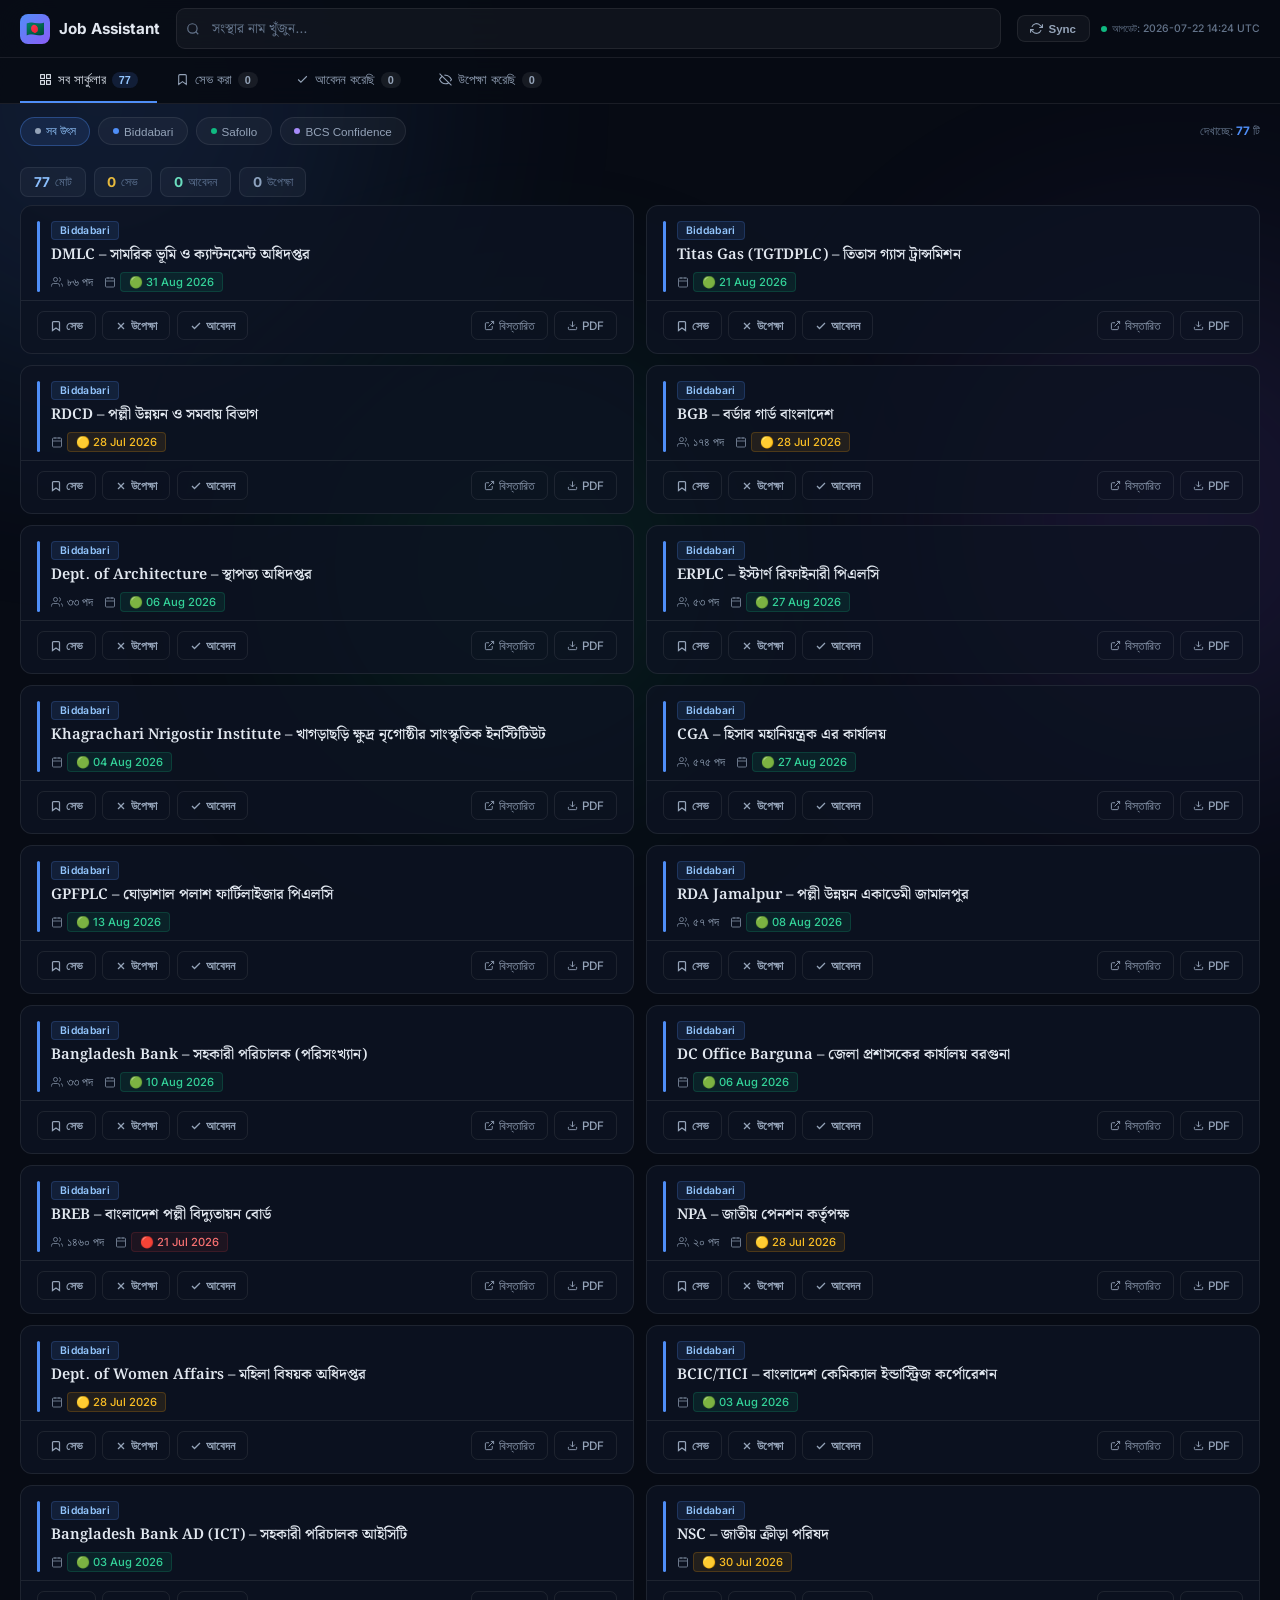
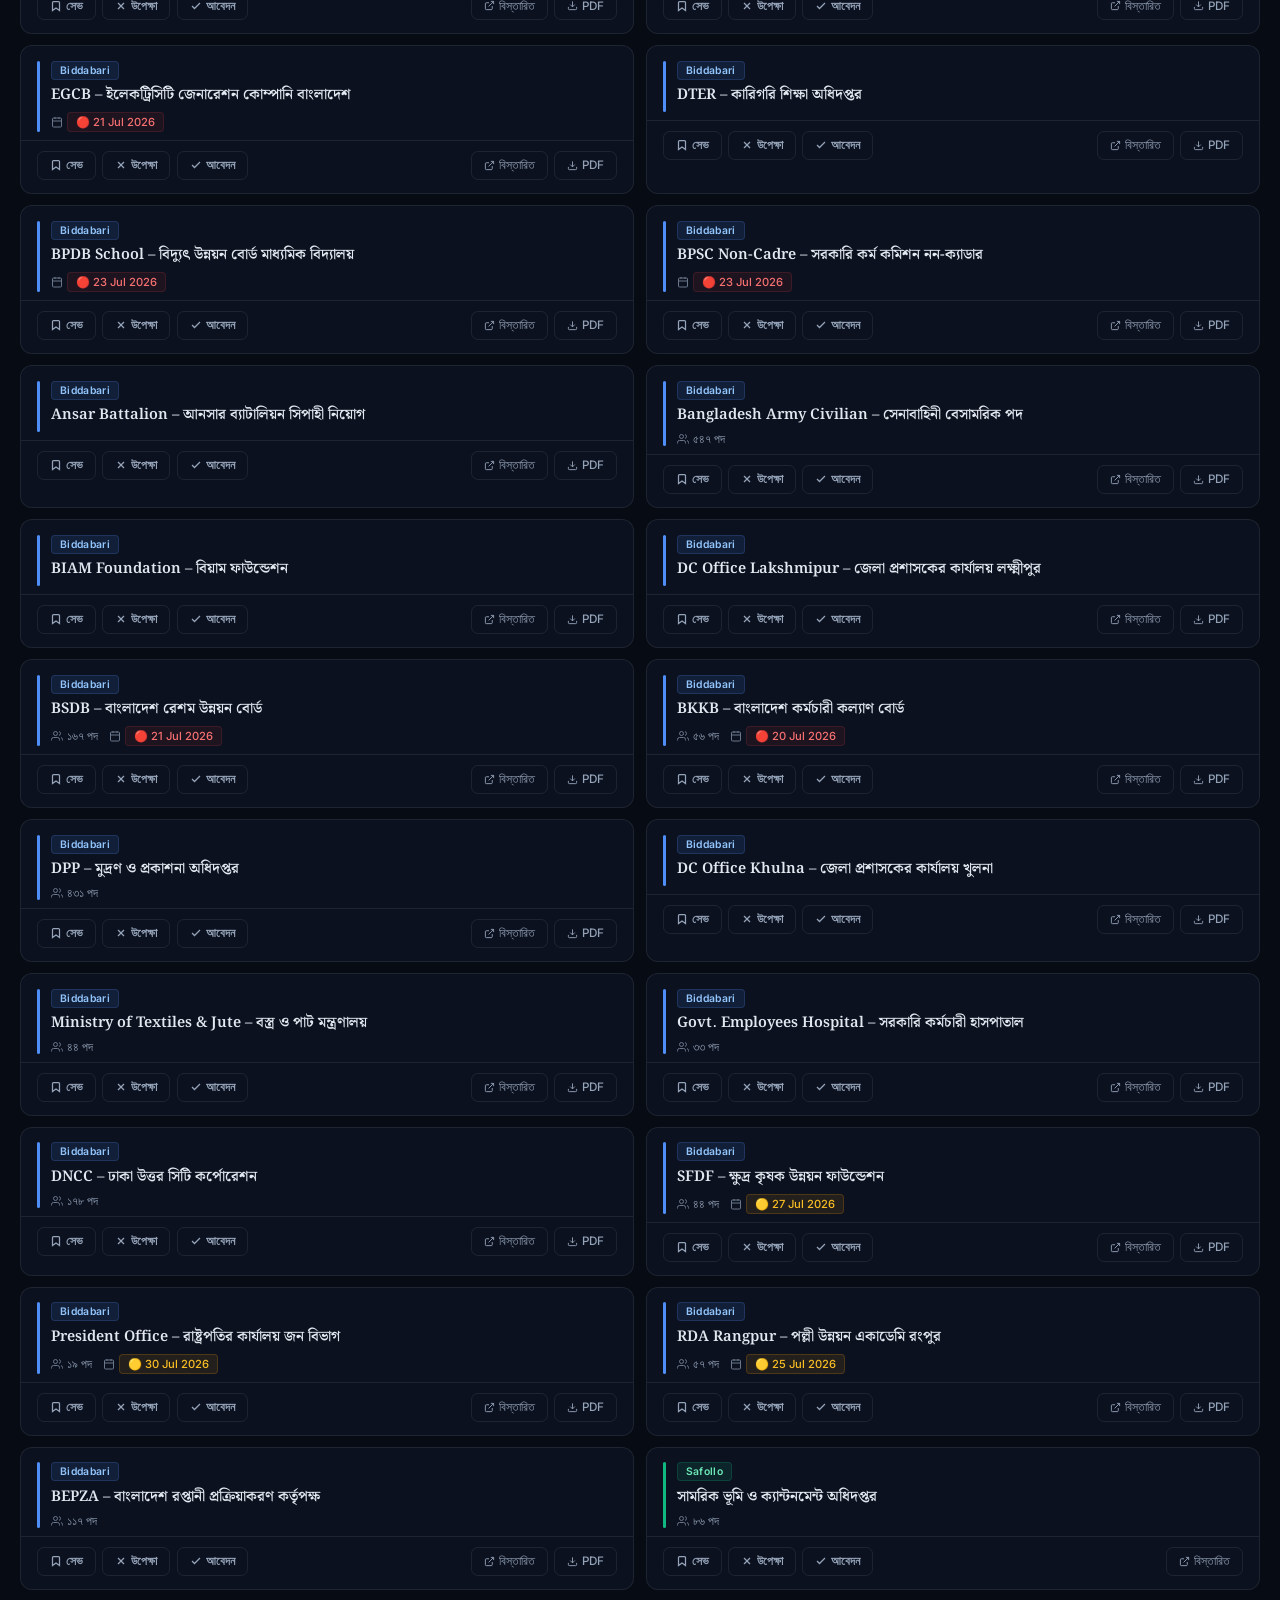
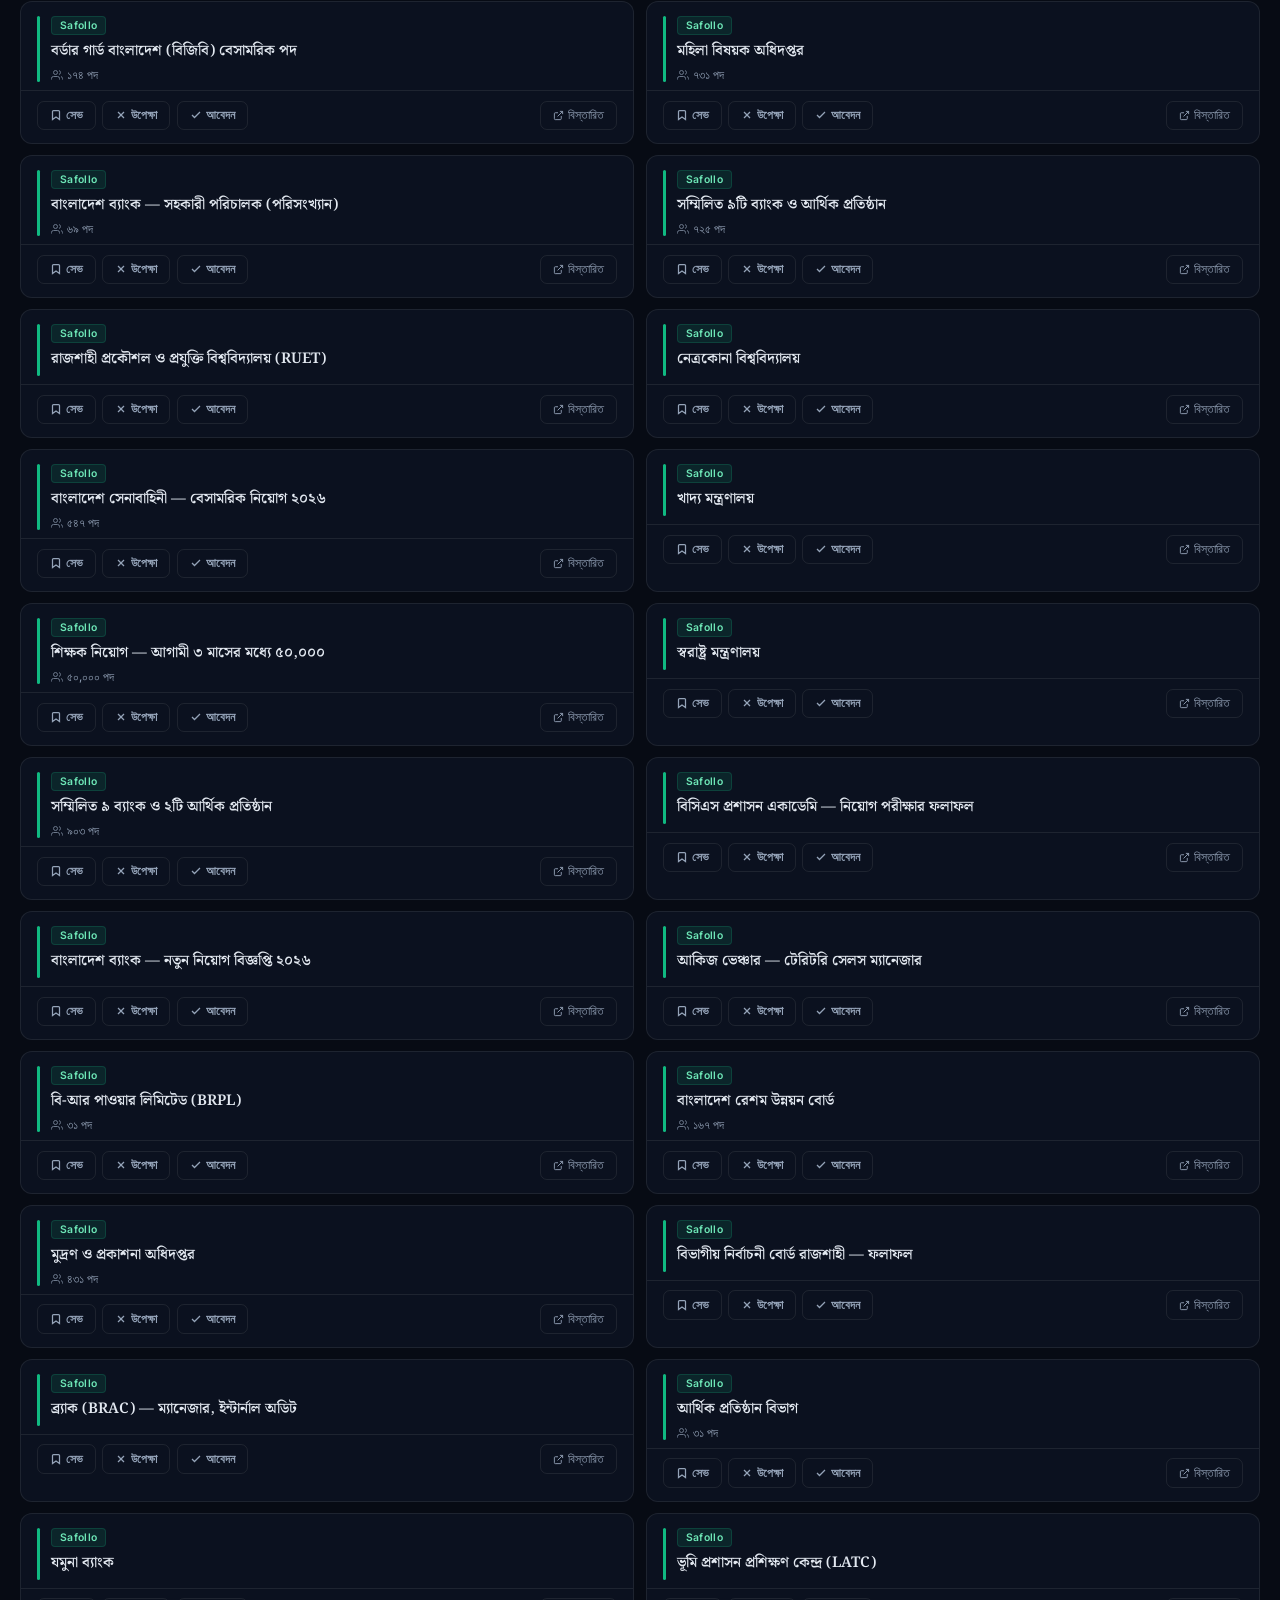
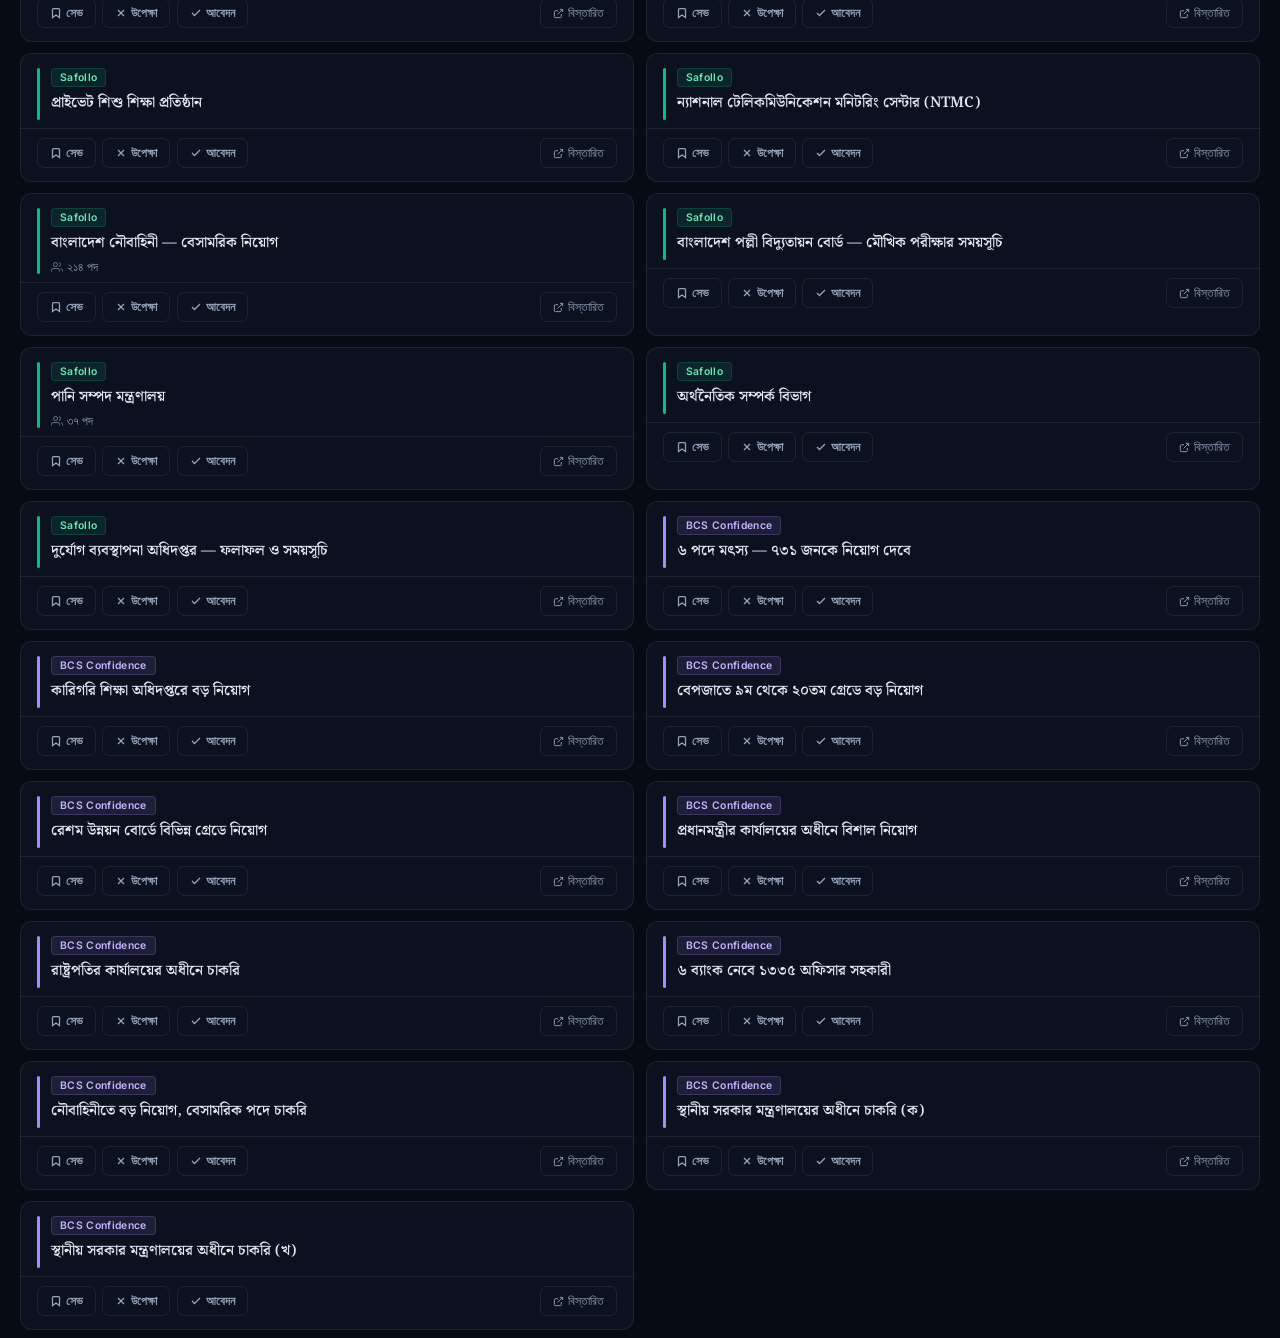
==== commit 703534a0: "feat: GitHub Gist cross-browser sync + fix Actions schedule (every 6h)" ====
--- a/index.html
+++ b/index.html
@@ -46,8 +46,35 @@
     .search-wrap input:focus{outline:none;border-color:var(--blue);box-shadow:0 0 0 3px rgba(79,142,247,.15)}
     .search-wrap input::placeholder{color:var(--muted)}
     .hdr-meta{display:flex;align-items:center;gap:.7rem;flex-shrink:0}
+    .sync-btn{display:flex;align-items:center;gap:5px;padding:.38rem .8rem;border-radius:8px;border:1px solid var(--b);background:var(--s);color:var(--muted2);font-size:.72rem;font-weight:600;cursor:pointer;transition:all .2s;white-space:nowrap}
+    .sync-btn:hover{border-color:var(--b2);color:var(--text)}
+    .sync-btn.synced{border-color:rgba(16,185,129,.35);color:var(--green2);background:rgba(16,185,129,.08)}
+    .sync-btn.syncing{opacity:.6;pointer-events:none}
     .live-b{display:flex;align-items:center;gap:5px;font-size:.7rem;color:var(--green);font-weight:500}
     .live-dot{width:6px;height:6px;border-radius:50%;background:var(--green);animation:pulse 2s ease-in-out infinite}
+
+    /* SYNC MODAL */
+    .modal-overlay{position:fixed;inset:0;z-index:500;background:rgba(0,0,0,.7);backdrop-filter:blur(6px);display:none;align-items:flex-end;justify-content:center}
+    .modal-overlay.open{display:flex}
+    @media(min-width:600px){.modal-overlay{align-items:center}}
+    .modal{background:#0d1322;border:1px solid var(--b2);border-radius:20px 20px 0 0;padding:1.5rem 1.5rem calc(1.5rem + env(safe-area-inset-bottom));width:100%;max-width:480px;animation:slideUp .25s ease}
+    @media(min-width:600px){.modal{border-radius:20px}}
+    @keyframes slideUp{from{transform:translateY(40px);opacity:0}to{transform:translateY(0);opacity:1}}
+    .modal h3{font-size:1rem;font-weight:700;margin-bottom:.3rem}
+    .modal p{font-size:.78rem;color:var(--muted2);font-family:'Noto Serif Bengali',serif;line-height:1.6;margin-bottom:1rem}
+    .modal-input{width:100%;background:var(--s);border:1px solid var(--b);border-radius:10px;padding:.65rem 1rem;color:var(--text);font-size:.82rem;font-family:monospace;margin-bottom:.8rem;transition:border .2s}
+    .modal-input:focus{outline:none;border-color:var(--blue);box-shadow:0 0 0 3px rgba(79,142,247,.15)}
+    .modal-input::placeholder{color:var(--muted);font-family:'Inter',sans-serif}
+    .modal-actions{display:flex;gap:.6rem;flex-wrap:wrap}
+    .mbtn{flex:1;padding:.6rem 1rem;border-radius:9px;font-size:.8rem;font-weight:600;cursor:pointer;border:1px solid;transition:all .2s;font-family:'Inter',sans-serif;white-space:nowrap}
+    .mbtn-primary{background:rgba(79,142,247,.15);border-color:rgba(79,142,247,.4);color:var(--blue2)}
+    .mbtn-primary:hover{background:rgba(79,142,247,.25)}
+    .mbtn-danger{background:rgba(239,68,68,.1);border-color:rgba(239,68,68,.3);color:var(--red2)}
+    .mbtn-danger:hover{background:rgba(239,68,68,.2)}
+    .mbtn-ghost{background:transparent;border-color:var(--b);color:var(--muted2)}
+    .mbtn-ghost:hover{color:var(--text);border-color:var(--b2)}
+    .sync-status{font-size:.72rem;color:var(--muted);margin-top:.6rem;font-family:'Noto Serif Bengali',serif}
+    .sync-status.ok{color:var(--green2)} .sync-status.err{color:var(--red2)}
     @keyframes pulse{0%,100%{opacity:1;transform:scale(1)}50%{opacity:.4;transform:scale(.7)}}
 
     /* TAB BAR */
@@ -207,9 +234,29 @@
       <input type="text" id="searchInput" placeholder="সংস্থার নাম খুঁজুন..." oninput="applyFilters()">
     </div>
     <div class="hdr-meta">
+      <button class="sync-btn" id="syncBtn" onclick="openSyncModal()" title="Cross-browser sync">
+        <svg width="13" height="13" fill="none" stroke="currentColor" stroke-width="2" viewBox="0 0 24 24"><polyline points="23 4 23 10 17 10"/><polyline points="1 20 1 14 7 14"/><path d="M3.51 9a9 9 0 0 1 14.85-3.36L23 10M1 14l4.64 4.36A9 9 0 0 0 20.49 15"/></svg>
+        <span id="syncLabel">Sync</span>
+      </button>
       <div class="live-b"><div class="live-dot"></div><span id="hdrUpdate" style="font-size:.65rem;color:var(--muted)">...</span></div>
     </div>
   </header>
+
+  <!-- SYNC MODAL -->
+  <div class="modal-overlay" id="syncModal" onclick="if(event.target===this)closeSyncModal()">
+    <div class="modal">
+      <h3>☁ Cross-Browser Sync</h3>
+      <p>GitHub Token দিন (শুধু <strong style="color:var(--amber2)">gist</strong> scope দরকার)। একবার দিলে সব browser এ Save/Ignore/Apply sync হবে।</p>
+      <input class="modal-input" id="tokenInput" type="password" placeholder="ghp_xxxxxxxxxxxxxxxxxxxx" autocomplete="off">
+      <div id="syncStatusMsg" class="sync-status"></div>
+      <div class="modal-actions" style="margin-top:.8rem">
+        <button class="mbtn mbtn-primary" onclick="connectGist()">✓ Connect করুন</button>
+        <button class="mbtn mbtn-danger" id="disconnectBtn" onclick="disconnectGist()" style="display:none">✕ Disconnect</button>
+        <button class="mbtn mbtn-ghost" onclick="closeSyncModal()">বাতিল</button>
+      </div>
+      <p style="margin-top:1rem;font-size:.68rem;color:var(--muted)">Token শুধু আপনার browser এ থাকে। GitHub এ একটি private Gist তৈরি হবে।<br>Token বানান: <a href="https://github.com/settings/tokens/new?scopes=gist" target="_blank" style="color:var(--blue2)">github.com/settings/tokens</a> → scope: <strong>gist</strong></p>
+    </div>
+  </div>
 
   <!-- TAB BAR (desktop) -->
   <div class="tab-bar" id="tabBar">
@@ -305,7 +352,10 @@
 
 <script>
 // ─── STORAGE ────────────────────────────────────────────────────────────────
-const SK = 'jc_statuses_v2';
+const SK      = 'jc_statuses_v2';
+const TK      = 'jc_gh_token';
+const GID_KEY = 'jc_gist_id';
+
 function getStatuses() { try { return JSON.parse(localStorage.getItem(SK)||'{}'); } catch(e){ return {}; } }
 function saveStatuses(s) { localStorage.setItem(SK, JSON.stringify(s)); }
 function getStatus(id) { return getStatuses()[id] || null; }
@@ -313,7 +363,144 @@
   const s = getStatuses();
   if (status === null) delete s[id]; else s[id] = status;
   saveStatuses(s);
-}
+  syncToGist(s);   // auto-push to Gist if connected
+}
+
+// ─── GIST SYNC ───────────────────────────────────────────────────────────────
+const GF = 'job_assistant_statuses.json';
+let syncToken = null;
+let syncGistId = null;
+let isSyncing = false;
+
+function loadSyncConfig() {
+  syncToken  = localStorage.getItem(TK) || null;
+  syncGistId = localStorage.getItem(GID_KEY) || null;
+  updateSyncUI();
+}
+
+function updateSyncUI() {
+  const btn   = document.getElementById('syncBtn');
+  const label = document.getElementById('syncLabel');
+  if (syncToken) {
+    btn.classList.add('synced');
+    label.textContent = '✓ Synced';
+  } else {
+    btn.classList.remove('synced');
+    label.textContent = 'Sync';
+  }
+}
+
+async function connectGist() {
+  const token = document.getElementById('tokenInput').value.trim();
+  if (!token) { setSyncMsg('Token লিখুন', 'err'); return; }
+  setSyncMsg('সংযোগ হচ্ছে...', '');
+
+  try {
+    // Verify token
+    const me = await ghFetch('https://api.github.com/user', token);
+    if (!me.login) throw new Error('Invalid token');
+
+    // Find or create gist
+    let gistId = null;
+    const gists = await ghFetch('https://api.github.com/gists?per_page=50', token);
+    const found = Array.isArray(gists) && gists.find(g => g.files && g.files[GF]);
+    if (found) {
+      gistId = found.id;
+      // Load remote statuses and merge
+      const detail = await ghFetch(`https://api.github.com/gists/${gistId}`, token);
+      const remote = JSON.parse(detail.files[GF].content || '{}');
+      const local  = getStatuses();
+      const merged = {...remote, ...local};
+      saveStatuses(merged);
+    } else {
+      // Create new gist
+      const created = await ghFetch('https://api.github.com/gists', token, 'POST', {
+        description: 'Job Assistant Sync', public: false,
+        files: {[GF]: {content: JSON.stringify(getStatuses(), null, 2)}}
+      });
+      gistId = created.id;
+    }
+
+    // Save config
+    syncToken  = token;
+    syncGistId = gistId;
+    localStorage.setItem(TK, token);
+    localStorage.setItem(GID_KEY, gistId);
+
+    setSyncMsg(`✓ ${me.login} এর সাথে সংযুক্ত`, 'ok');
+    updateSyncUI();
+    document.getElementById('disconnectBtn').style.display = '';
+    renderAll();
+    setTimeout(closeSyncModal, 1500);
+  } catch(e) {
+    setSyncMsg('❌ ' + (e.message||'সমস্যা হয়েছে'), 'err');
+  }
+}
+
+async function syncToGist(statuses) {
+  if (!syncToken || !syncGistId || isSyncing) return;
+  isSyncing = true;
+  const btn = document.getElementById('syncBtn');
+  btn.classList.add('syncing');
+  try {
+    await ghFetch(`https://api.github.com/gists/${syncGistId}`, syncToken, 'PATCH', {
+      files: {[GF]: {content: JSON.stringify(statuses, null, 2)}}
+    });
+  } catch(e) { console.warn('Gist sync failed:', e); }
+  isSyncing = false;
+  btn.classList.remove('syncing');
+}
+
+async function syncFromGist() {
+  if (!syncToken || !syncGistId) return;
+  try {
+    const detail = await ghFetch(`https://api.github.com/gists/${syncGistId}`, syncToken);
+    const remote = JSON.parse(detail.files[GF]?.content || '{}');
+    saveStatuses(remote);
+    renderAll();
+    showToast('☁ Gist থেকে sync হয়েছে');
+  } catch(e) { console.warn('Gist load failed:', e); }
+}
+
+function disconnectGist() {
+  syncToken = null; syncGistId = null;
+  localStorage.removeItem(TK); localStorage.removeItem(GID_KEY);
+  updateSyncUI();
+  document.getElementById('disconnectBtn').style.display = 'none';
+  setSyncMsg('Disconnect হয়ে গেছে', '');
+  setTimeout(closeSyncModal, 1000);
+}
+
+async function ghFetch(url, token, method='GET', body=null) {
+  const opts = {
+    method,
+    headers: {'Authorization': `token ${token}`, 'Accept': 'application/json', 'Content-Type': 'application/json', 'User-Agent': 'JobAssistant'}
+  };
+  if (body) opts.body = JSON.stringify(body);
+  const r = await fetch(url, opts);
+  if (!r.ok) throw new Error(`HTTP ${r.status}`);
+  return r.json();
+}
+
+function setSyncMsg(msg, type) {
+  const el = document.getElementById('syncStatusMsg');
+  el.textContent = msg;
+  el.className = 'sync-status' + (type ? ' ' + type : '');
+}
+
+function openSyncModal() {
+  document.getElementById('syncModal').classList.add('open');
+  document.getElementById('syncStatusMsg').textContent = '';
+  if (syncToken) {
+    document.getElementById('tokenInput').value = '••••••••••••••';
+    document.getElementById('disconnectBtn').style.display = '';
+    setSyncMsg('ইতিমধ্যে সংযুক্ত আছেন', 'ok');
+  } else {
+    document.getElementById('tokenInput').value = '';
+    document.getElementById('disconnectBtn').style.display = 'none';
+  }
+}
+function closeSyncModal() { document.getElementById('syncModal').classList.remove('open'); }
 
 // ─── STATE ──────────────────────────────────────────────────────────────────
 let ALL_JOBS = [];   // flat array: {id, src, org/title, posts, deadline, deadline_status, detail_url, pdf_url, date_added}
@@ -578,7 +765,12 @@
   }
 }
 
-document.addEventListener('DOMContentLoaded', loadData);
+document.addEventListener('DOMContentLoaded', () => {
+  loadSyncConfig();
+  loadData();
+  // If connected, sync from Gist on load
+  if (syncToken && syncGistId) syncFromGist();
+});
 </script>
 </body>
 </html>
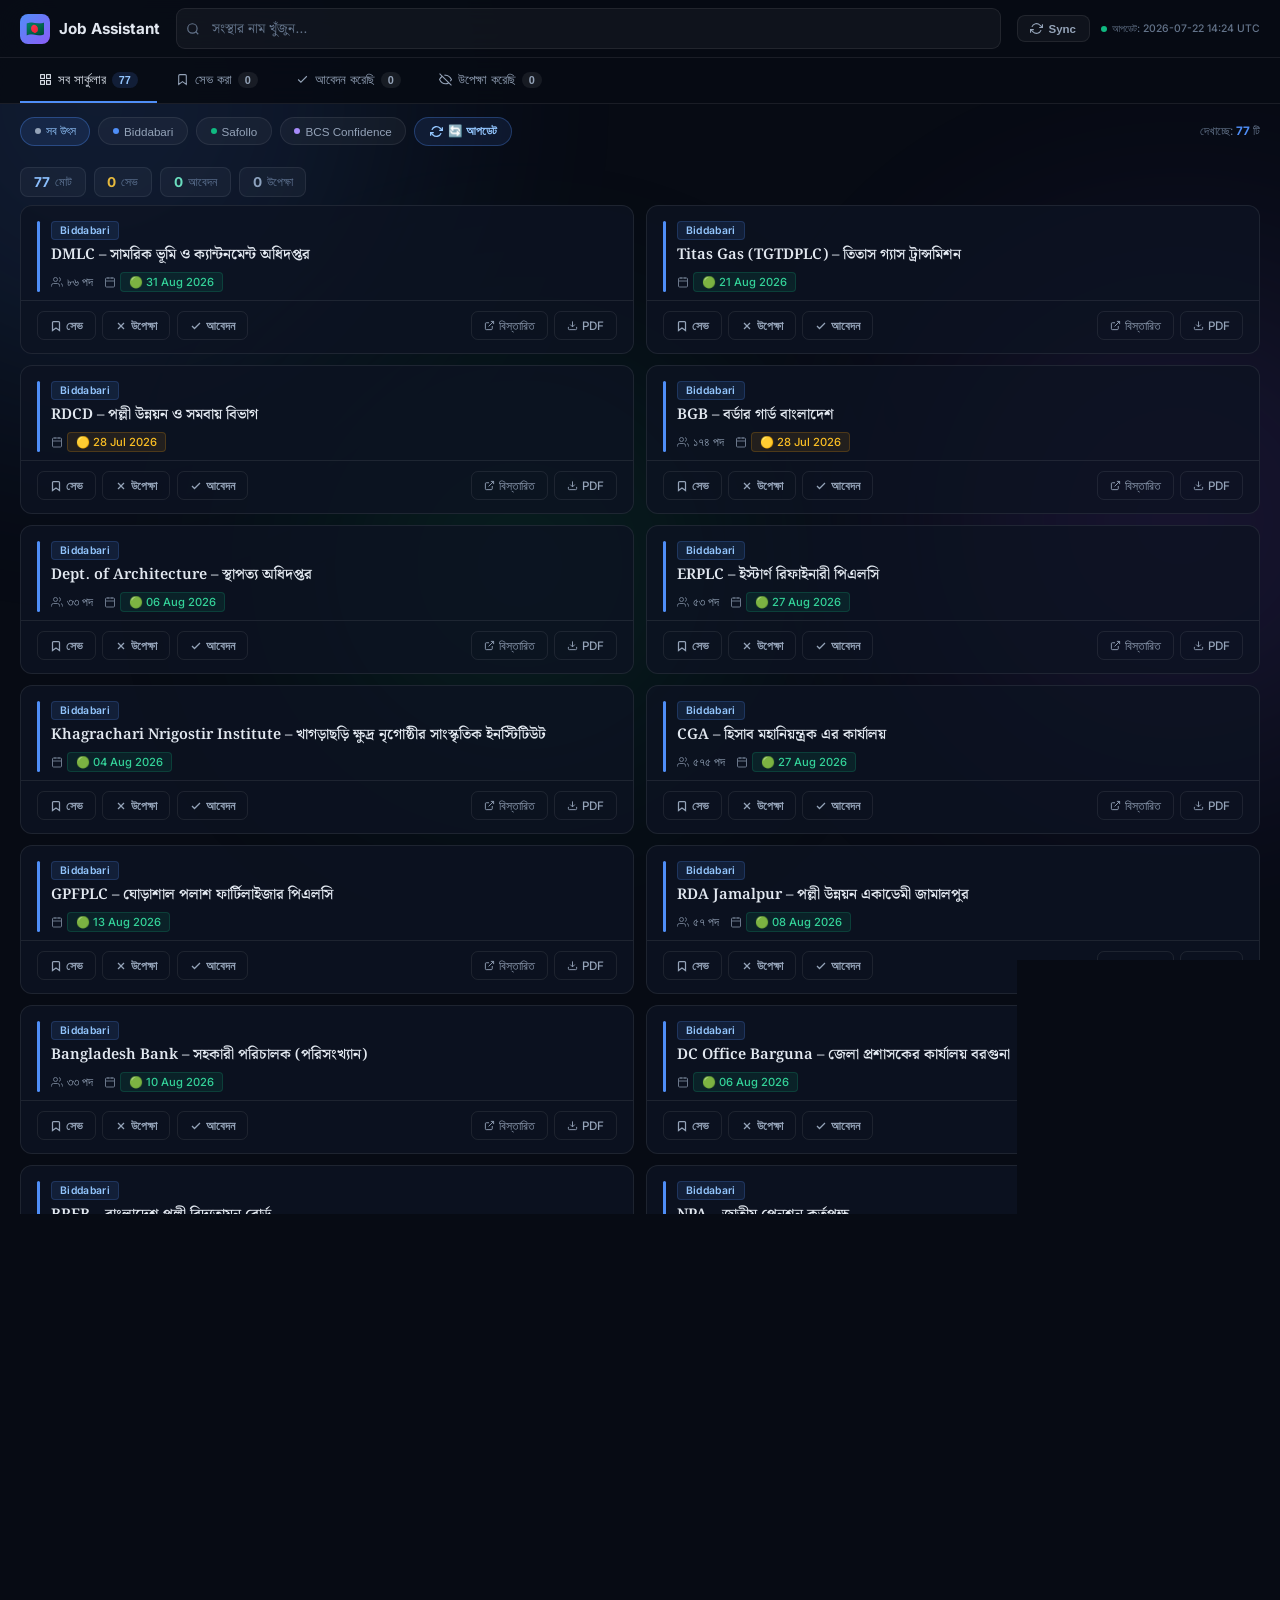
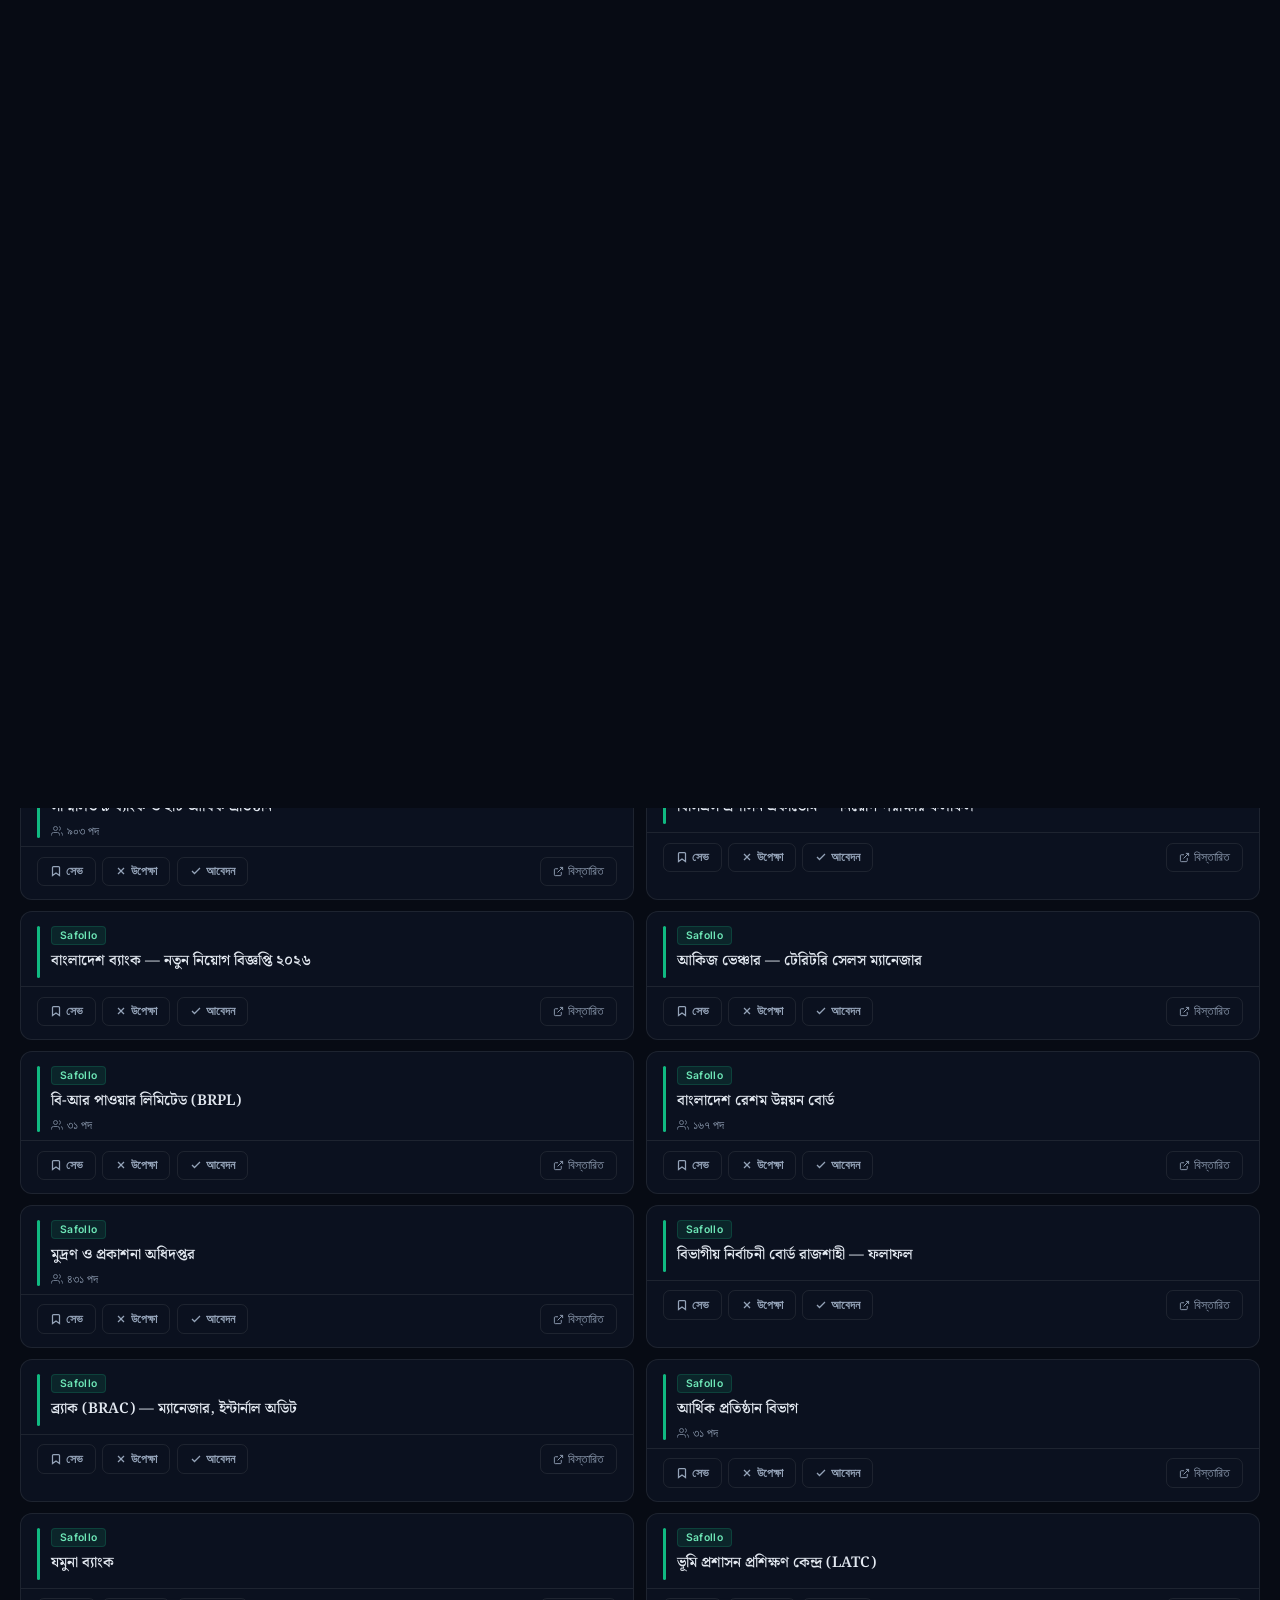
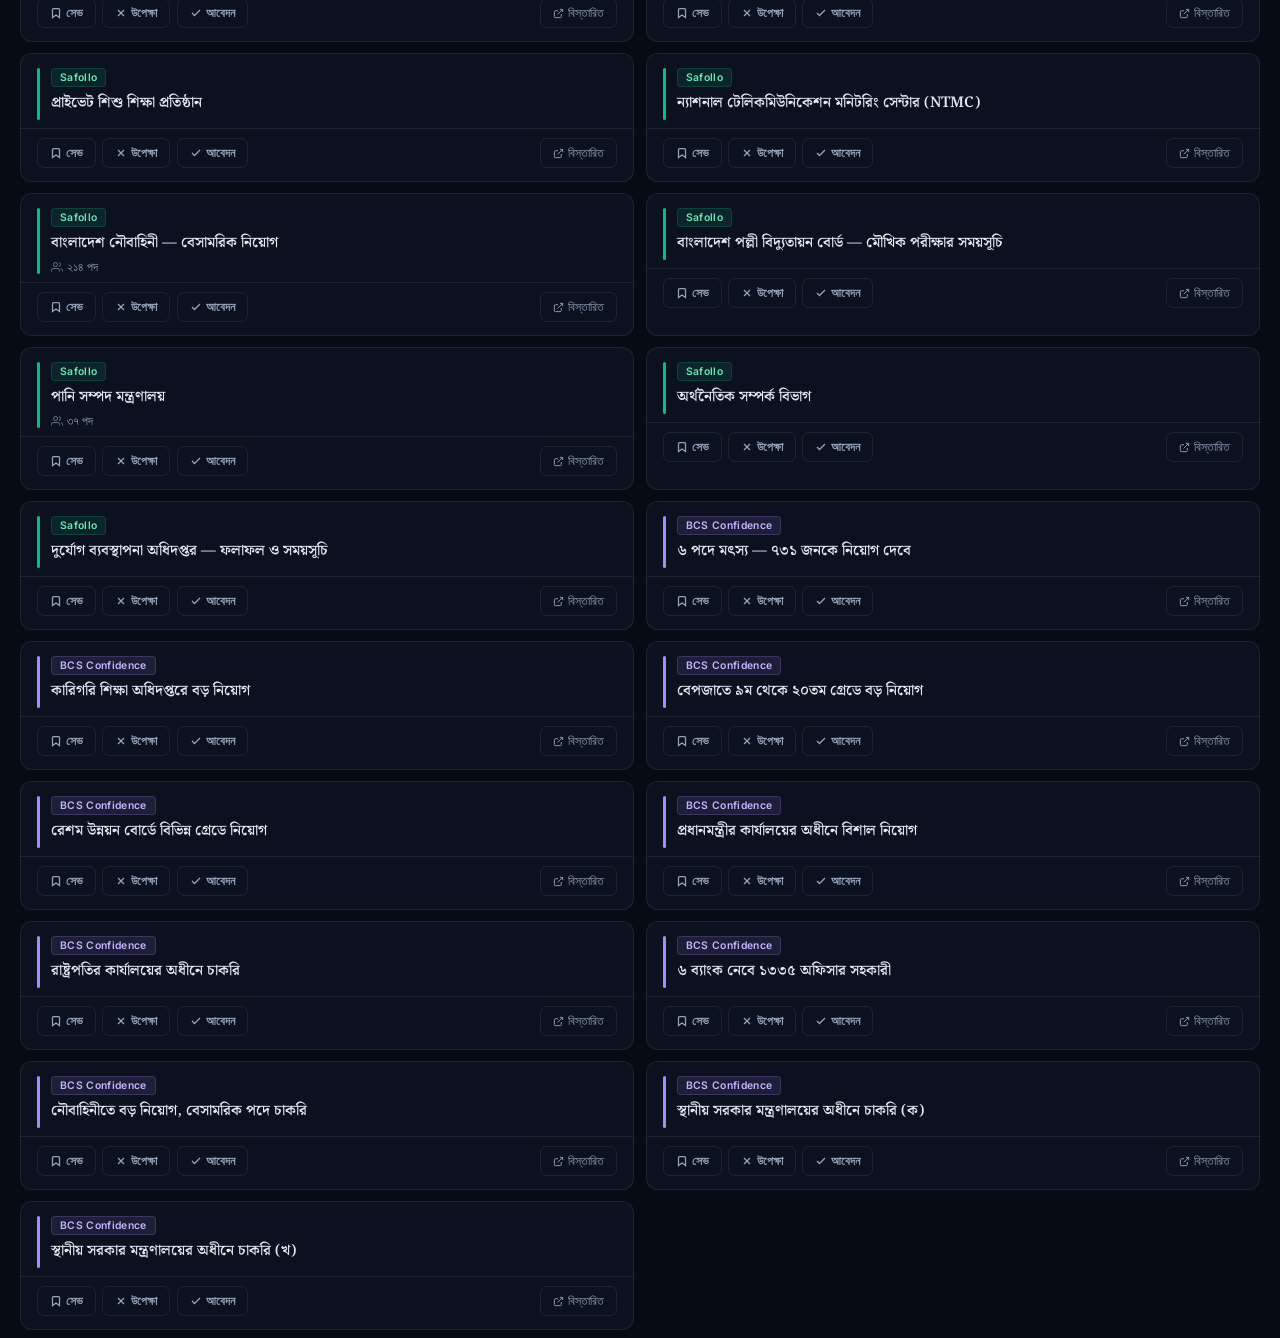
==== commit 5a7fa5a9: "feat: add one-click update button with countdown timer" ====
--- a/index.html
+++ b/index.html
@@ -77,6 +77,15 @@
     .sync-status.ok{color:var(--green2)} .sync-status.err{color:var(--red2)}
     @keyframes pulse{0%,100%{opacity:1;transform:scale(1)}50%{opacity:.4;transform:scale(.7)}}
 
+    /* UPDATE BUTTON */
+    .update-btn{display:flex;align-items:center;gap:5px;padding:.4rem .9rem;border-radius:20px;border:1px solid rgba(79,142,247,.3);background:rgba(79,142,247,.1);color:var(--blue2);font-size:.73rem;font-weight:600;cursor:pointer;transition:all .2s;white-space:nowrap;flex-shrink:0}
+    .update-btn:hover{background:rgba(79,142,247,.2);border-color:rgba(79,142,247,.5)}
+    .update-btn:disabled{opacity:.5;cursor:not-allowed;pointer-events:none}
+    .update-btn.running{border-color:rgba(245,158,11,.4);background:rgba(245,158,11,.1);color:var(--amber2)}
+    .update-btn svg{flex-shrink:0}
+    @keyframes spin2{to{transform:rotate(360deg)}}
+    .update-btn.running svg{animation:spin2 1s linear infinite}
+
     /* TAB BAR */
     .tab-bar{position:sticky;top:58px;z-index:190;background:rgba(7,11,20,.92);backdrop-filter:blur(20px);border-bottom:1px solid var(--b);display:flex;padding:0 1.25rem;gap:0;overflow-x:auto;scrollbar-width:none}
     .tab-bar::-webkit-scrollbar{display:none}
@@ -246,7 +255,7 @@
   <div class="modal-overlay" id="syncModal" onclick="if(event.target===this)closeSyncModal()">
     <div class="modal">
       <h3>☁ Cross-Browser Sync</h3>
-      <p>GitHub Token দিন (শুধু <strong style="color:var(--amber2)">gist</strong> scope দরকার)। একবার দিলে সব browser এ Save/Ignore/Apply sync হবে।</p>
+      <p>GitHub Token দিন। একবার দিলে সব browser এ sync হবে এবং portal এর <strong style="color:var(--blue2)">🔄 আপডেট</strong> বাটনও কাজ করবে।<br><br>Token এ এই দুটো scope দিন: <span style="color:var(--amber2);font-weight:700">gist</span> + <span style="color:var(--amber2);font-weight:700">workflow</span></p>
       <input class="modal-input" id="tokenInput" type="password" placeholder="ghp_xxxxxxxxxxxxxxxxxxxx" autocomplete="off">
       <div id="syncStatusMsg" class="sync-status"></div>
       <div class="modal-actions" style="margin-top:.8rem">
@@ -284,6 +293,10 @@
     <button class="src-btn" data-f="biddabari" onclick="setSrc(this,'biddabari')"><span class="src-dot" style="background:#4f8ef7"></span>Biddabari</button>
     <button class="src-btn" data-f="safollo" onclick="setSrc(this,'safollo')"><span class="src-dot" style="background:#10b981"></span>Safollo</button>
     <button class="src-btn" data-f="bcsconfidence" onclick="setSrc(this,'bcsconfidence')"><span class="src-dot" style="background:#a78bfa"></span>BCS Confidence</button>
+    <button class="update-btn" id="updateBtn" onclick="triggerUpdate()">
+      <svg width="13" height="13" fill="none" stroke="currentColor" stroke-width="2.5" viewBox="0 0 24 24"><polyline points="23 4 23 10 17 10"/><polyline points="1 20 1 14 7 14"/><path d="M3.51 9a9 9 0 0 1 14.85-3.36L23 10M1 14l4.64 4.36A9 9 0 0 0 20.49 15"/></svg>
+      <span id="updateLabel">🔄 আপডেট</span>
+    </button>
     <span class="cnt-info">দেখাচ্ছে: <strong id="visCount">0</strong> টি</span>
   </div>
 
@@ -502,6 +515,83 @@
 }
 function closeSyncModal() { document.getElementById('syncModal').classList.remove('open'); }
 
+// ─── UPDATE TRIGGER ──────────────────────────────────────────────────────────
+let updateTimer = null;
+
+async function triggerUpdate() {
+  // Use stored token (from sync setup)
+  let token = syncToken || localStorage.getItem(TK);
+
+  if (!token) {
+    // No token → open sync modal with message
+    openSyncModal();
+    setSyncMsg('⚠ আপডেট করতে আগে Sync Connect করুন (gist + workflow scope)', 'err');
+    return;
+  }
+
+  const btn   = document.getElementById('updateBtn');
+  const label = document.getElementById('updateLabel');
+  btn.classList.add('running');
+  btn.disabled = true;
+  label.textContent = 'চলছে...';
+
+  try {
+    const r = await fetch(
+      'https://api.github.com/repos/EkramulKU/jobportal/actions/workflows/update_circulars.yml/dispatches',
+      {
+        method: 'POST',
+        headers: {
+          'Authorization': `token ${token}`,
+          'Accept': 'application/vnd.github+json',
+          'Content-Type': 'application/json',
+          'User-Agent': 'JobAssistant'
+        },
+        body: JSON.stringify({ref: 'master'})
+      }
+    );
+
+    if (r.status === 401 || r.status === 403) {
+      // Token might not have workflow scope
+      openSyncModal();
+      setSyncMsg('❌ Token এ workflow scope নেই — নতুন token বানান', 'err');
+      resetUpdateBtn();
+      return;
+    }
+    if (!r.ok) throw new Error(`HTTP ${r.status}`);
+
+    showToast('🚀 Update শুরু হয়েছে — ২ মিনিট পরে data refresh হবে');
+    label.textContent = '⏳ ২ মিনিট...';
+
+    // Countdown and reload after ~2 min
+    let secs = 120;
+    clearInterval(updateTimer);
+    updateTimer = setInterval(async () => {
+      secs--;
+      if (secs > 0) {
+        label.textContent = `⏳ ${secs}s...`;
+      } else {
+        clearInterval(updateTimer);
+        label.textContent = '📥 লোড হচ্ছে...';
+        await loadData();
+        showToast('✅ নতুন circular আপডেট হয়েছে!');
+        resetUpdateBtn();
+      }
+    }, 1000);
+
+  } catch(e) {
+    showToast('❌ ' + (e.message || 'সমস্যা হয়েছে'));
+    resetUpdateBtn();
+  }
+}
+
+function resetUpdateBtn() {
+  const btn = document.getElementById('updateBtn');
+  btn.classList.remove('running');
+  btn.disabled = false;
+  document.getElementById('updateLabel').textContent = '🔄 আপডেট';
+  clearInterval(updateTimer);
+}
+
 // ─── STATE ──────────────────────────────────────────────────────────────────
 let ALL_JOBS = [];   // flat array: {id, src, org/title, posts, deadline, deadline_status, detail_url, pdf_url, date_added}
 let activeTab = 'all';
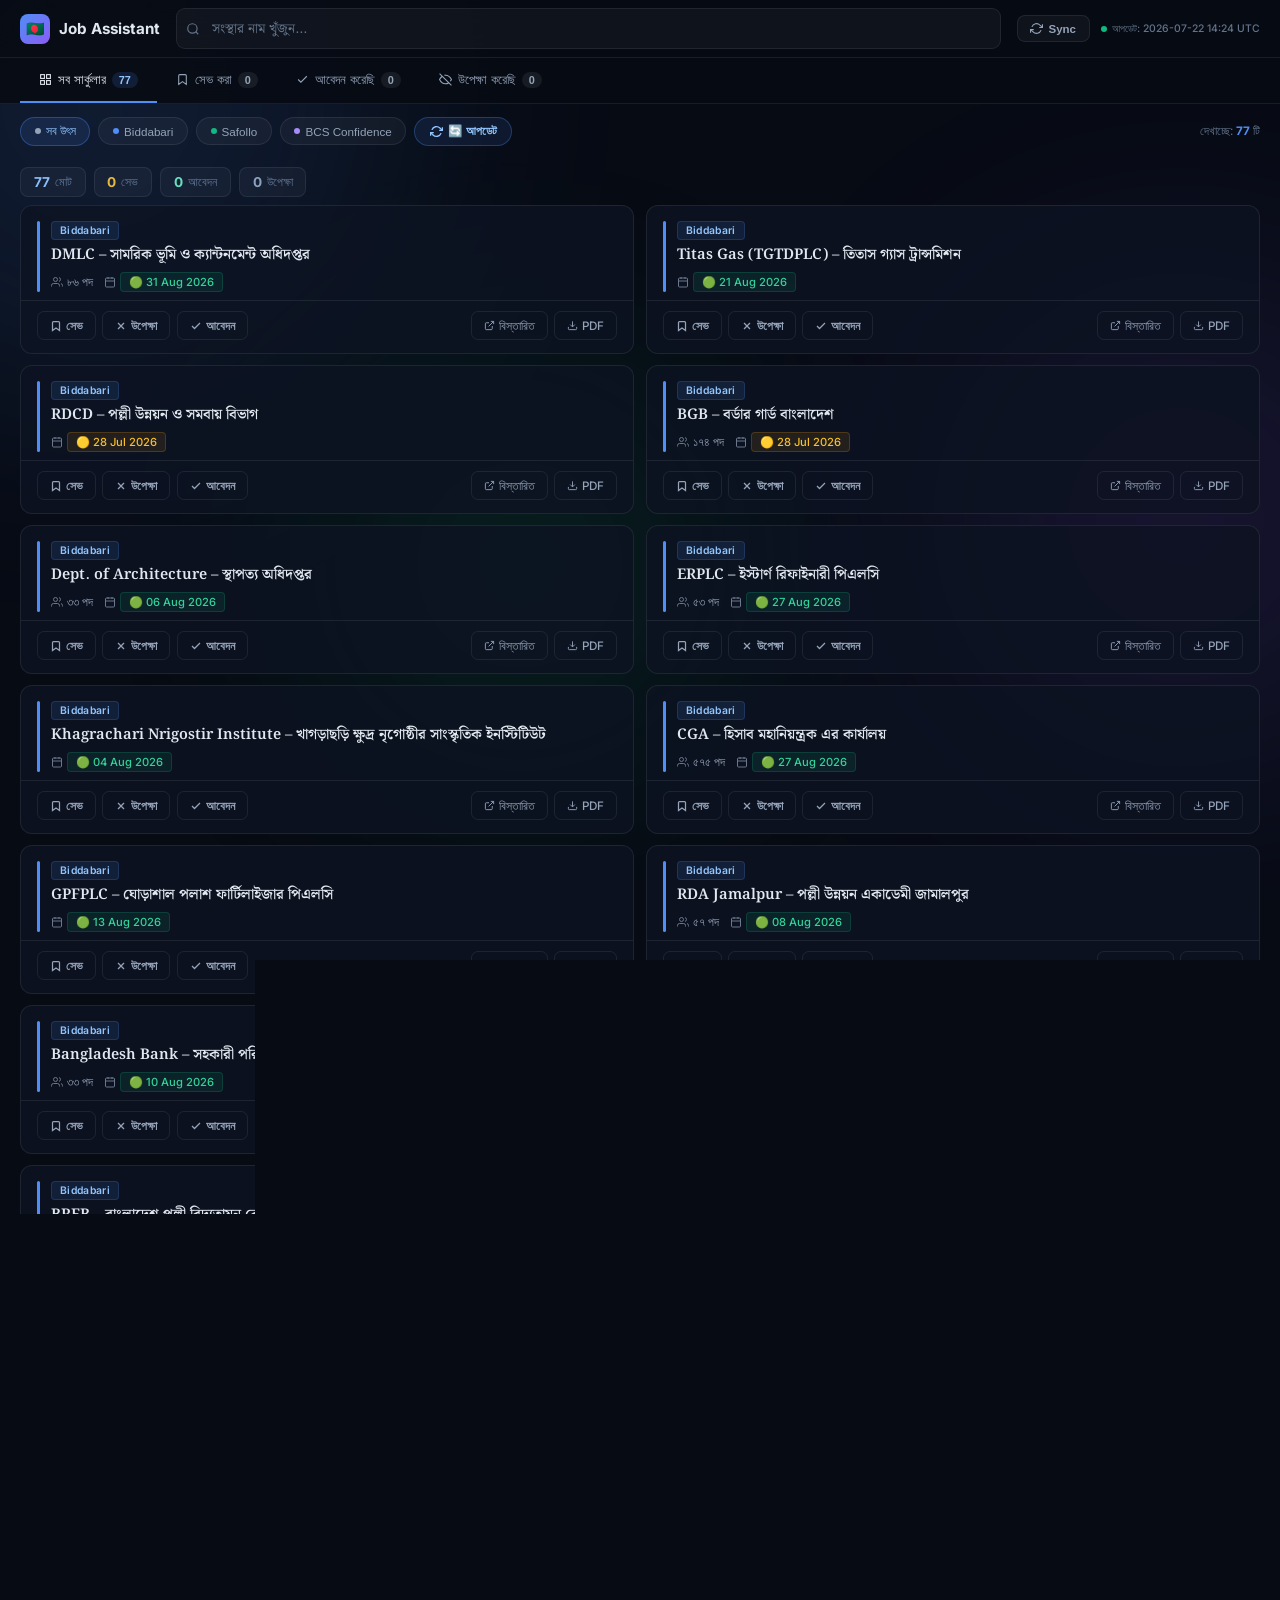
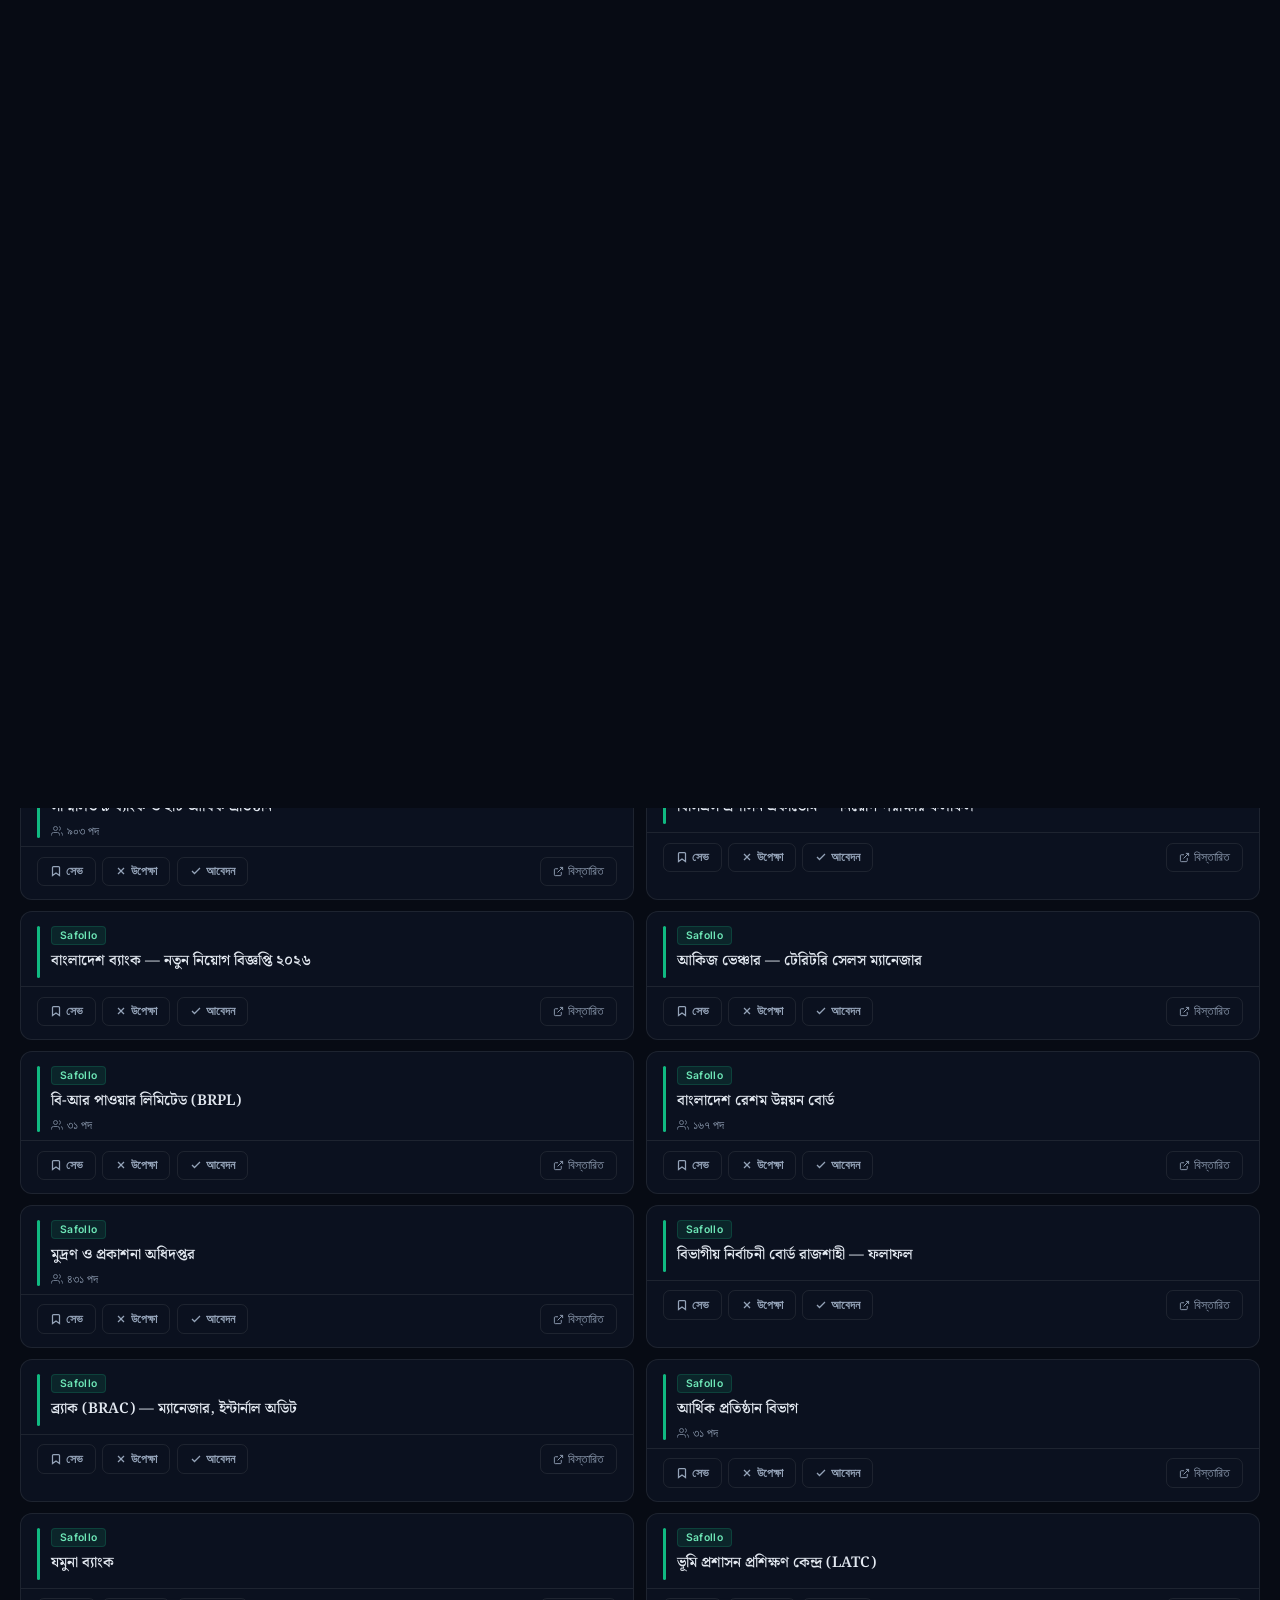
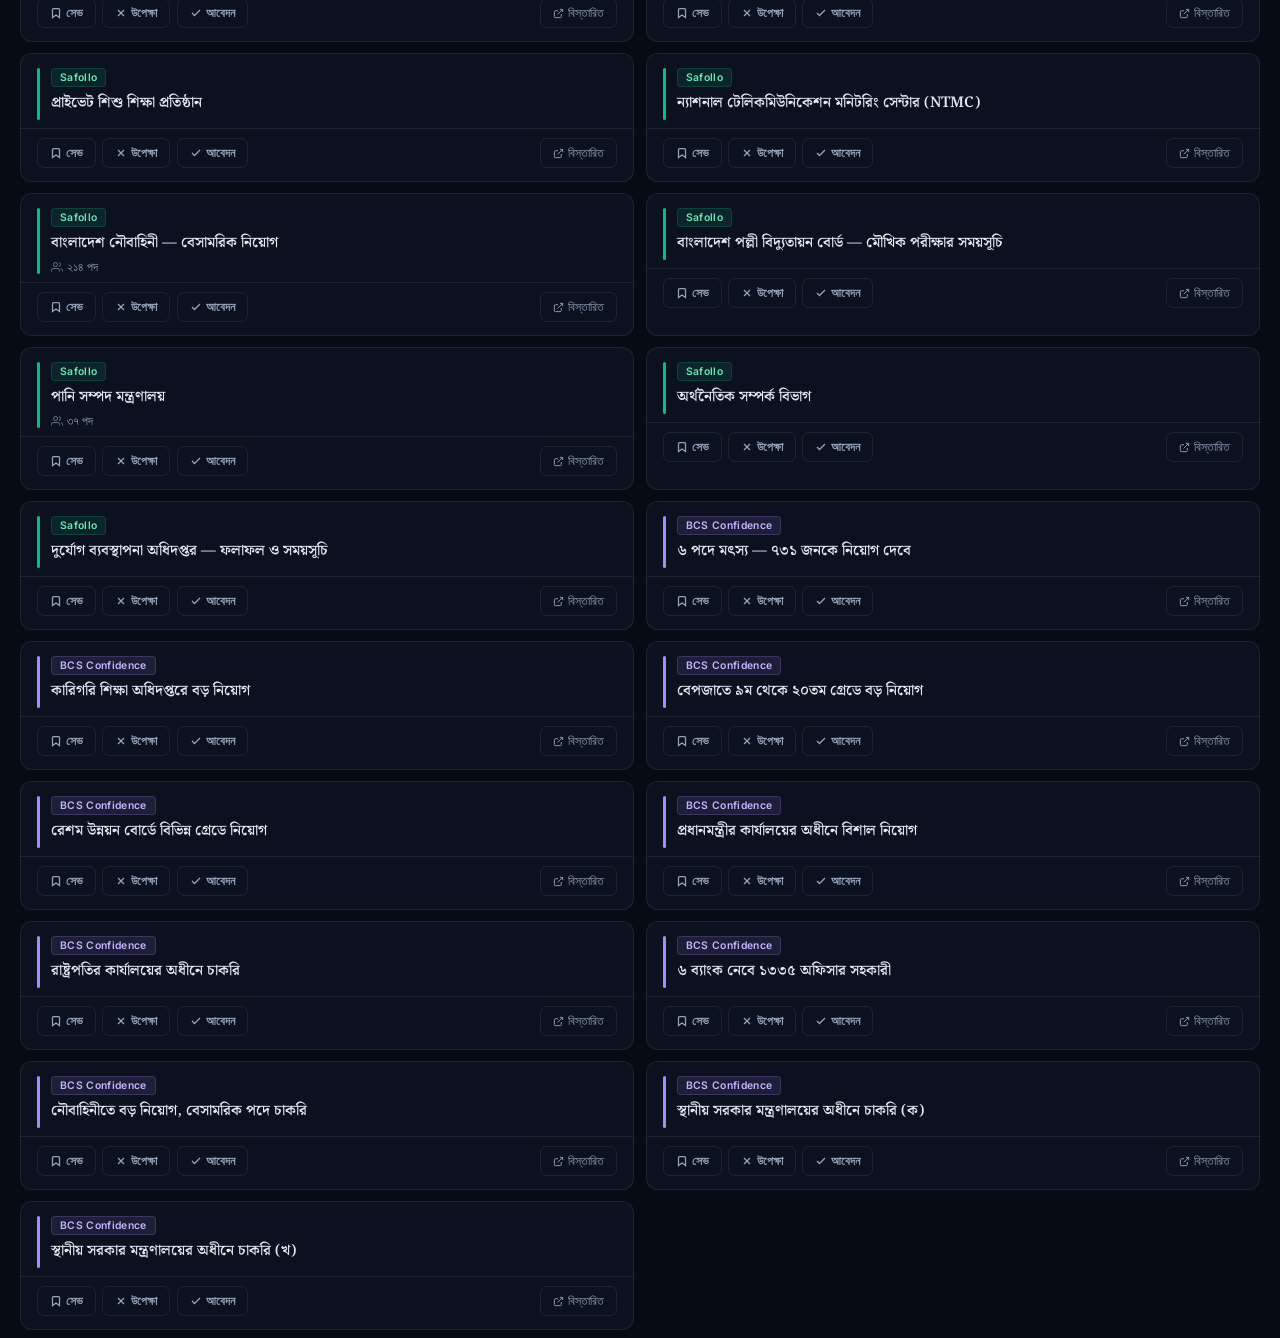
==== commit e133f3a0: "fix: sort all circulars by date_added newest first (source-agnostic)" ====
--- a/index.html
+++ b/index.html
@@ -842,6 +842,9 @@
     (data.safollo || []).forEach(j => ALL_JOBS.push({...j, src:'safollo'}));
     (data.bcsconfidence || []).forEach(j => ALL_JOBS.push({...j, src:'bcsconfidence', org: j.title}));
 
+    // Sort: newest date_added first
+    ALL_JOBS.sort((a, b) => (b.date_added || '').localeCompare(a.date_added || ''));
+
     const upd = data.last_updated || '';
     document.getElementById('hdrUpdate').textContent = upd ? 'আপডেট: ' + upd : '';
 
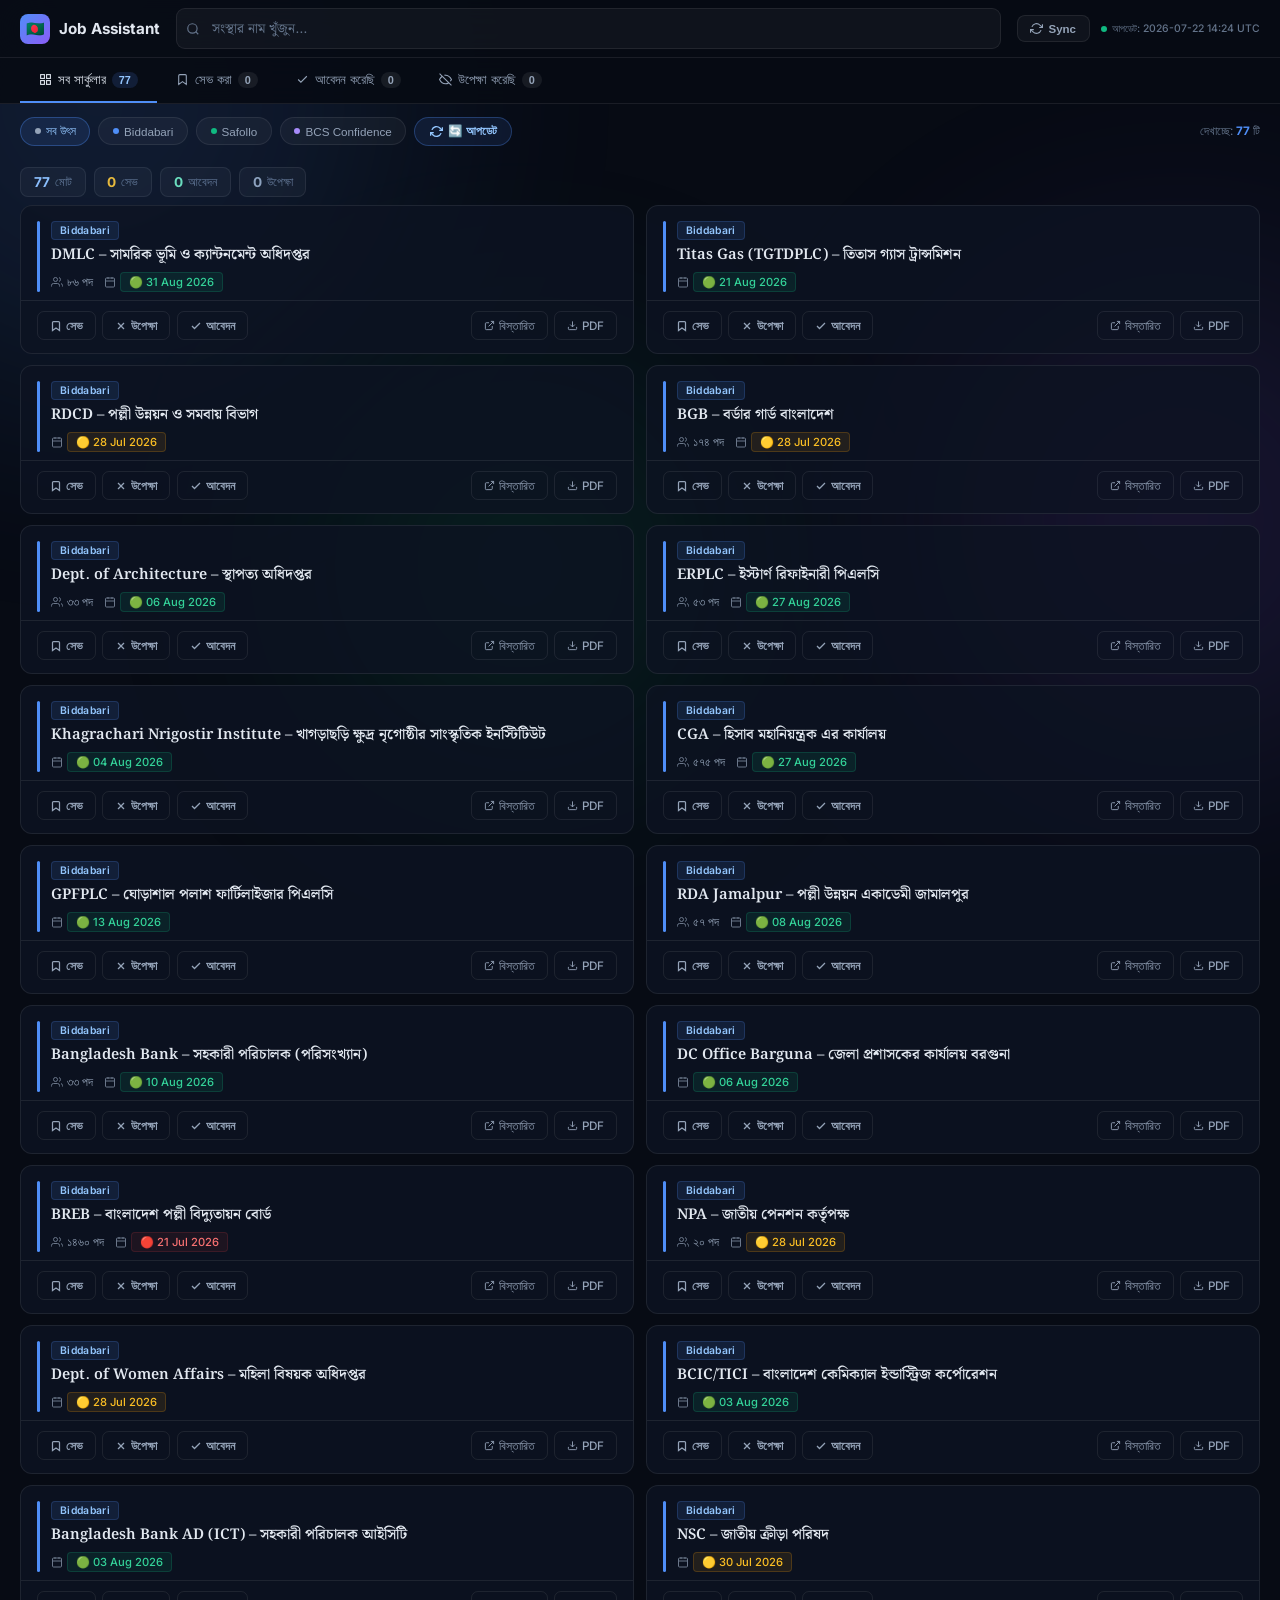
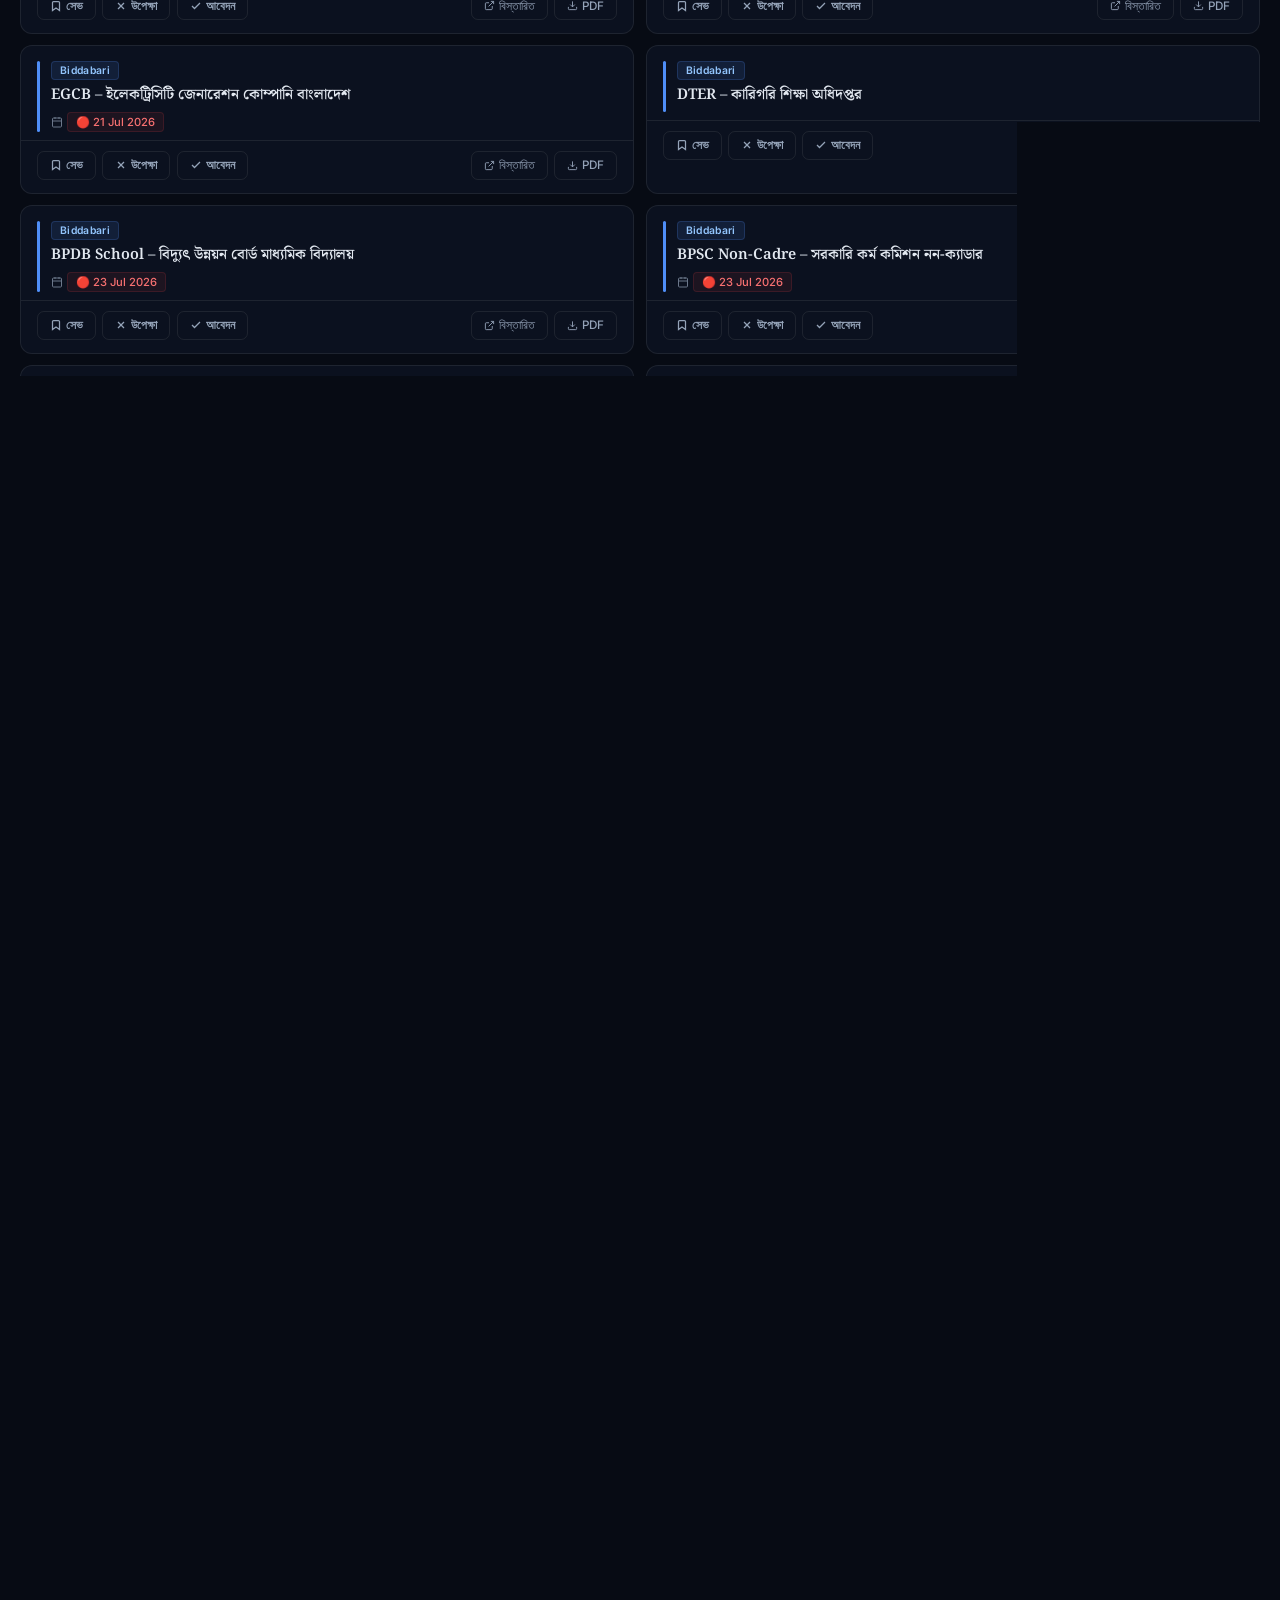
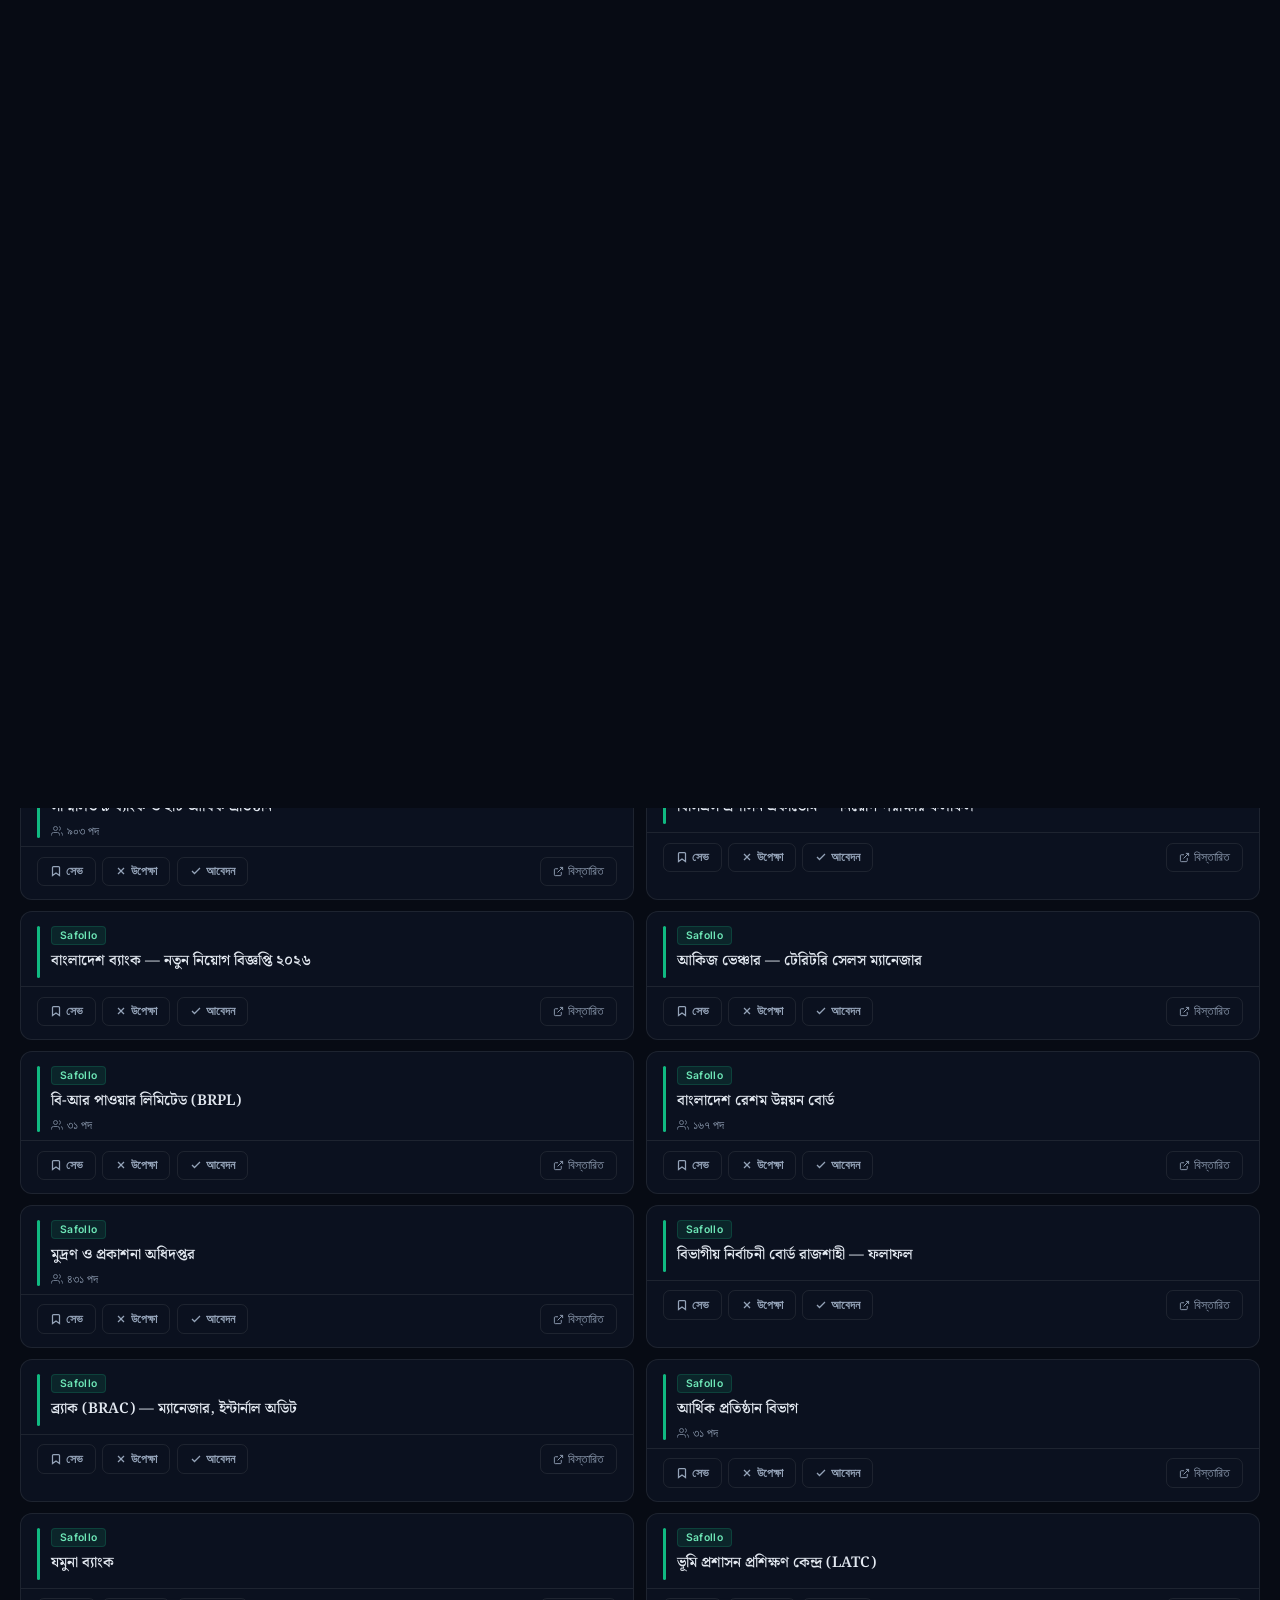
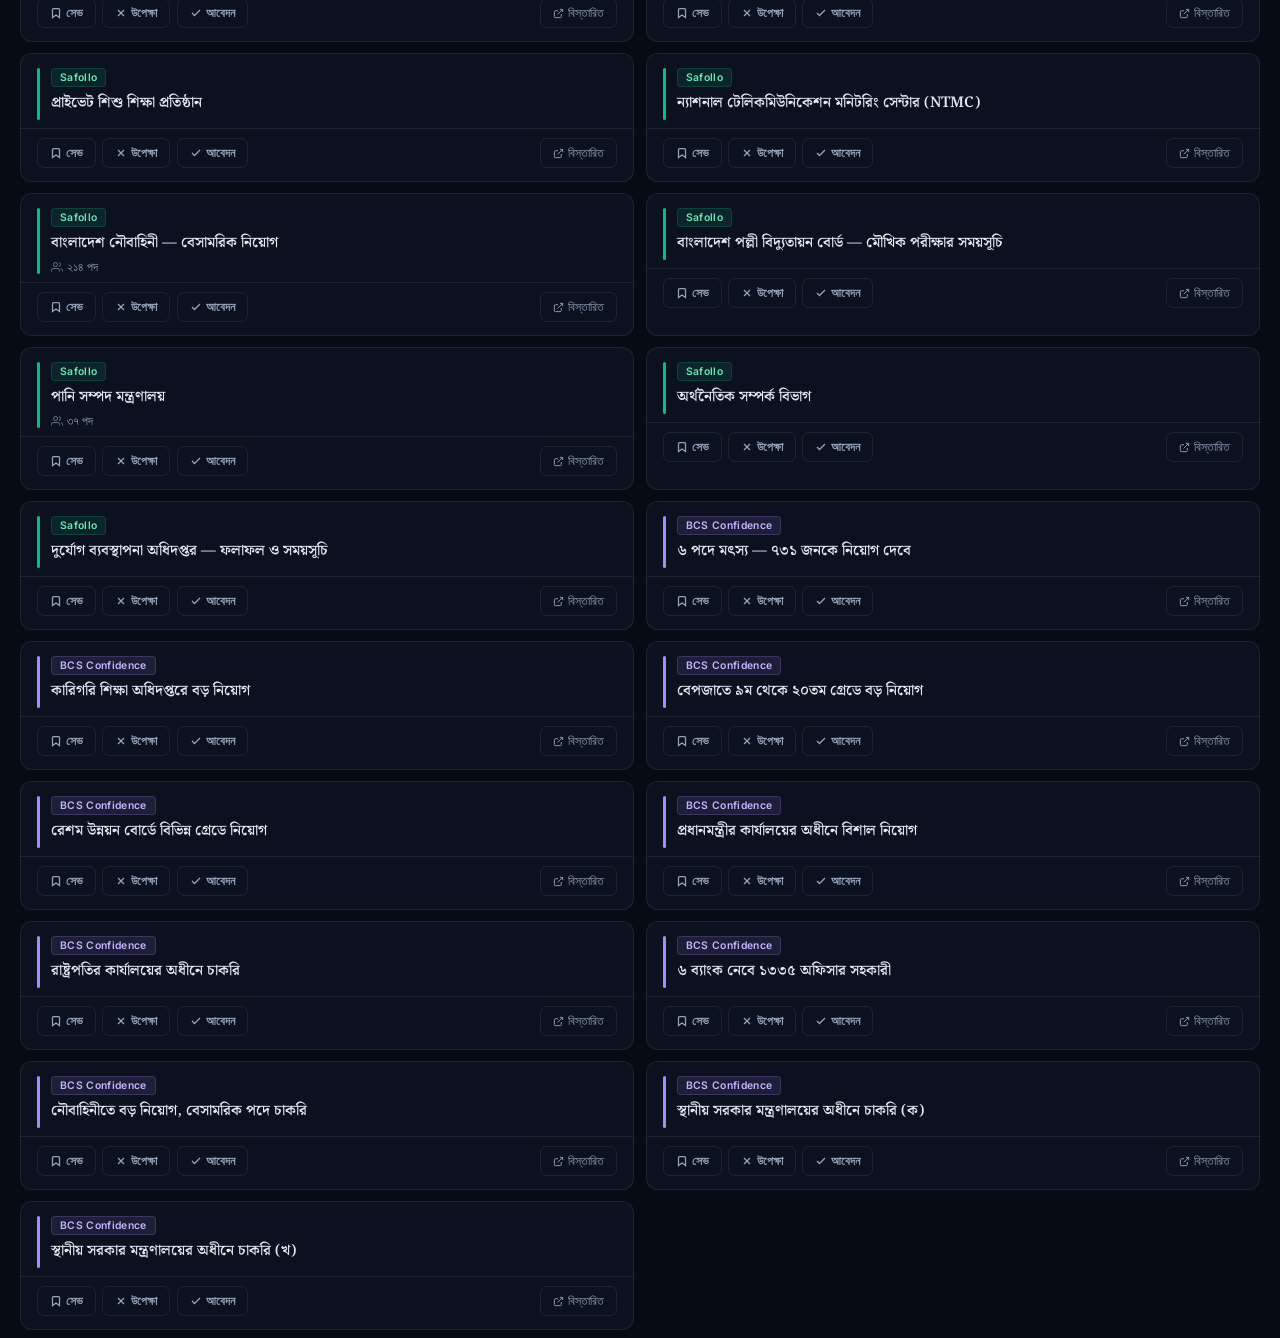
==== commit 18c358fc: "feat: Cloudflare Worker support — token-free update button" ====
--- a/index.html
+++ b/index.html
@@ -254,8 +254,24 @@
   <!-- SYNC MODAL -->
   <div class="modal-overlay" id="syncModal" onclick="if(event.target===this)closeSyncModal()">
     <div class="modal">
-      <h3>☁ Cross-Browser Sync</h3>
-      <p>GitHub Token দিন। একবার দিলে সব browser এ sync হবে এবং portal এর <strong style="color:var(--blue2)">🔄 আপডেট</strong> বাটনও কাজ করবে।<br><br>Token এ এই দুটো scope দিন: <span style="color:var(--amber2);font-weight:700">gist</span> + <span style="color:var(--amber2);font-weight:700">workflow</span></p>
+
+      <!-- WORKER URL SECTION -->
+      <h3>⚡ Update URL (সহজ পদ্ধতি)</h3>
+      <p>Cloudflare Worker URL দিন — তাহলে যেকোনো ডিভাইস থেকে token ছাড়াই 🔄 আপডেট করা যাবে।<br>
+      <a href="https://workers.cloudflare.com" target="_blank" style="color:var(--blue2)">Cloudflare Worker</a> কীভাবে বানাবেন: নিচের নির্দেশনা দেখুন।</p>
+      <input class="modal-input" id="workerUrlInput" type="url" placeholder="https://job-update.yourname.workers.dev" autocomplete="off">
+      <div style="display:flex;gap:.5rem;margin-bottom:1.2rem">
+        <button class="mbtn mbtn-primary" onclick="saveWorkerUrl()" style="flex:2">⚡ Save করুন</button>
+        <button class="mbtn mbtn-danger" id="clearWorkerBtn" onclick="clearWorkerUrl()" style="display:none;flex:1">✕ মুছুন</button>
+      </div>
+      <div id="workerStatusMsg" class="sync-status"></div>
+
+      <hr style="border:none;border-top:1px solid var(--b);margin:1rem 0">
+
+      <!-- GITHUB SYNC SECTION -->
+      <h3 style="margin-bottom:.3rem">☁ Cross-Browser Sync (ঐচ্ছিক)</h3>
+      <p>GitHub Token দিন — সব browser এ Save/Ignore/Apply sync হবে।<br>
+      Token scope: <span style="color:var(--amber2);font-weight:700">gist</span> + <span style="color:var(--amber2);font-weight:700">workflow</span></p>
       <input class="modal-input" id="tokenInput" type="password" placeholder="ghp_xxxxxxxxxxxxxxxxxxxx" autocomplete="off">
       <div id="syncStatusMsg" class="sync-status"></div>
       <div class="modal-actions" style="margin-top:.8rem">
@@ -263,7 +279,7 @@
         <button class="mbtn mbtn-danger" id="disconnectBtn" onclick="disconnectGist()" style="display:none">✕ Disconnect</button>
         <button class="mbtn mbtn-ghost" onclick="closeSyncModal()">বাতিল</button>
       </div>
-      <p style="margin-top:1rem;font-size:.68rem;color:var(--muted)">Token শুধু আপনার browser এ থাকে। GitHub এ একটি private Gist তৈরি হবে।<br>Token বানান: <a href="https://github.com/settings/tokens/new?scopes=gist" target="_blank" style="color:var(--blue2)">github.com/settings/tokens</a> → scope: <strong>gist</strong></p>
+      <p style="margin-top:1rem;font-size:.68rem;color:var(--muted)">Token বানান: <a href="https://github.com/settings/tokens/new" target="_blank" style="color:var(--blue2)">github.com/settings/tokens</a></p>
     </div>
   </div>
 
@@ -368,6 +384,45 @@
 const SK      = 'jc_statuses_v2';
 const TK      = 'jc_gh_token';
 const GID_KEY = 'jc_gist_id';
+const WK_KEY  = 'jc_worker_url';   // Cloudflare Worker URL
+
+let workerUrl = null;
+
+function loadWorkerUrl() {
+  workerUrl = localStorage.getItem(WK_KEY) || null;
+  const inp = document.getElementById('workerUrlInput');
+  const clr = document.getElementById('clearWorkerBtn');
+  if (workerUrl) {
+    if (inp) inp.value = workerUrl;
+    if (clr) clr.style.display = '';
+    setWorkerMsg('⚡ Worker URL সেট আছে — token ছাড়াই আপডেট হবে', 'ok');
+  }
+}
+
+function saveWorkerUrl() {
+  const val = (document.getElementById('workerUrlInput').value || '').trim();
+  if (!val || !val.startsWith('http')) { setWorkerMsg('সঠিক URL দিন (https://...)', 'err'); return; }
+  workerUrl = val;
+  localStorage.setItem(WK_KEY, val);
+  document.getElementById('clearWorkerBtn').style.display = '';
+  setWorkerMsg('✅ Saved! এখন 🔄 আপডেট বাটন token ছাড়াই কাজ করবে', 'ok');
+  setTimeout(closeSyncModal, 1500);
+}
+
+function clearWorkerUrl() {
+  workerUrl = null;
+  localStorage.removeItem(WK_KEY);
+  document.getElementById('workerUrlInput').value = '';
+  document.getElementById('clearWorkerBtn').style.display = 'none';
+  setWorkerMsg('Worker URL মুছে গেছে', '');
+}
+
+function setWorkerMsg(msg, type) {
+  const el = document.getElementById('workerStatusMsg');
+  if (!el) return;
+  el.textContent = msg;
+  el.className = 'sync-status' + (type ? ' ' + type : '');
+}
 
 function getStatuses() { try { return JSON.parse(localStorage.getItem(SK)||'{}'); } catch(e){ return {}; } }
 function saveStatuses(s) { localStorage.setItem(SK, JSON.stringify(s)); }
@@ -519,65 +574,74 @@
 let updateTimer = null;
 
 async function triggerUpdate() {
-  // Use stored token (from sync setup)
-  let token = syncToken || localStorage.getItem(TK);
-
-  if (!token) {
-    // No token → open sync modal with message
+  const btn   = document.getElementById('updateBtn');
+  const label = document.getElementById('updateLabel');
+
+  // Priority 1: Use Cloudflare Worker (no token needed)
+  const wUrl = workerUrl || localStorage.getItem(WK_KEY);
+  // Priority 2: Use stored GitHub token
+  const token = syncToken || localStorage.getItem(TK);
+
+  if (!wUrl && !token) {
     openSyncModal();
-    setSyncMsg('⚠ আপডেট করতে আগে Sync Connect করুন (gist + workflow scope)', 'err');
+    setWorkerMsg('⚠ আগে Worker URL অথবা GitHub Token দিন', 'err');
     return;
   }
 
-  const btn   = document.getElementById('updateBtn');
-  const label = document.getElementById('updateLabel');
   btn.classList.add('running');
   btn.disabled = true;
   label.textContent = 'চলছে...';
 
   try {
-    const r = await fetch(
-      'https://api.github.com/repos/EkramulKU/jobportal/actions/workflows/update_circulars.yml/dispatches',
-      {
-        method: 'POST',
-        headers: {
-          'Authorization': `token ${token}`,
-          'Accept': 'application/vnd.github+json',
-          'Content-Type': 'application/json',
-          'User-Agent': 'JobAssistant'
-        },
-        body: JSON.stringify({ref: 'master'})
+    let ok = false;
+
+    if (wUrl) {
+      // Call Cloudflare Worker (no auth needed)
+      const r = await fetch(wUrl, { method: 'POST' });
+      ok = r.ok;
+      if (!ok) throw new Error(`Worker error: HTTP ${r.status}`);
+    } else {
+      // Fallback: direct GitHub API with token
+      const r = await fetch(
+        'https://api.github.com/repos/EkramulKU/jobportal/actions/workflows/update_circulars.yml/dispatches',
+        {
+          method: 'POST',
+          headers: {
+            'Authorization': `token ${token}`,
+            'Accept': 'application/vnd.github+json',
+            'Content-Type': 'application/json',
+            'User-Agent': 'JobAssistant'
+          },
+          body: JSON.stringify({ref: 'master'})
+        }
+      );
+      if (r.status === 401 || r.status === 403) {
+        openSyncModal();
+        setSyncMsg('❌ Token এ workflow scope নেই — নতুন token বানান', 'err');
+        resetUpdateBtn();
+        return;
       }
-    );
-
-    if (r.status === 401 || r.status === 403) {
-      // Token might not have workflow scope
-      openSyncModal();
-      setSyncMsg('❌ Token এ workflow scope নেই — নতুন token বানান', 'err');
-      resetUpdateBtn();
-      return;
+      ok = r.status === 204;
     }
-    if (!r.ok) throw new Error(`HTTP ${r.status}`);
-
-    showToast('🚀 Update শুরু হয়েছে — ২ মিনিট পরে data refresh হবে');
-    label.textContent = '⏳ ২ মিনিট...';
-
-    // Countdown and reload after ~2 min
-    let secs = 120;
-    clearInterval(updateTimer);
-    updateTimer = setInterval(async () => {
-      secs--;
-      if (secs > 0) {
-        label.textContent = `⏳ ${secs}s...`;
-      } else {
-        clearInterval(updateTimer);
-        label.textContent = '📥 লোড হচ্ছে...';
-        await loadData();
-        showToast('✅ নতুন circular আপডেট হয়েছে!');
-        resetUpdateBtn();
-      }
-    }, 1000);
-
+
+    if (ok) {
+      showToast('🚀 Update শুরু — ২ মিনিট পরে নতুন circular দেখাবে');
+      label.textContent = '⏳ ২ মিনিট...';
+      let secs = 120;
+      clearInterval(updateTimer);
+      updateTimer = setInterval(async () => {
+        secs--;
+        if (secs > 0) {
+          label.textContent = `⏳ ${secs}s...`;
+        } else {
+          clearInterval(updateTimer);
+          label.textContent = '📥 লোড হচ্ছে...';
+          await loadData();
+          showToast('✅ নতুন circular আপডেট হয়েছে!');
+          resetUpdateBtn();
+        }
+      }, 1000);
+    }
   } catch(e) {
     showToast('❌ ' + (e.message || 'সমস্যা হয়েছে'));
     resetUpdateBtn();
@@ -859,9 +923,9 @@
 }
 
 document.addEventListener('DOMContentLoaded', () => {
+  loadWorkerUrl();
   loadSyncConfig();
   loadData();
-  // If connected, sync from Gist on load
   if (syncToken && syncGistId) syncFromGist();
 });
 </script>
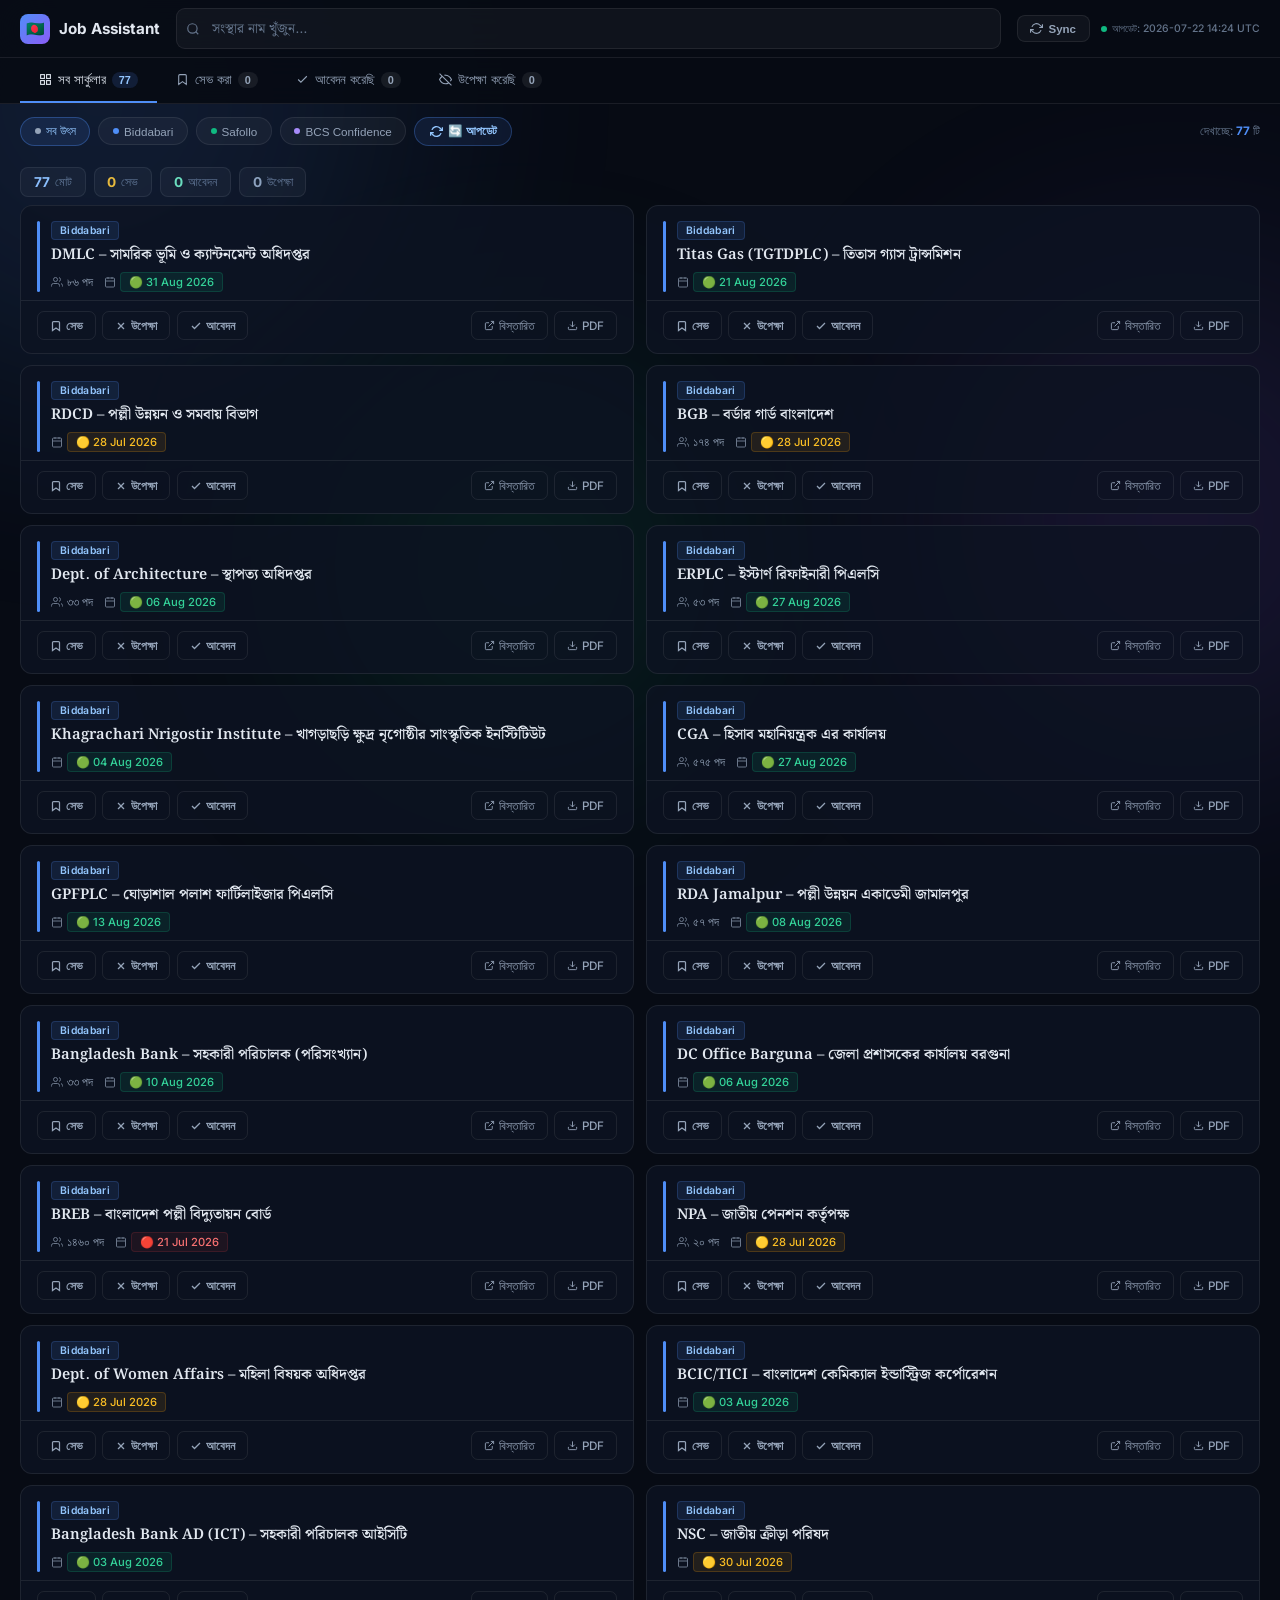
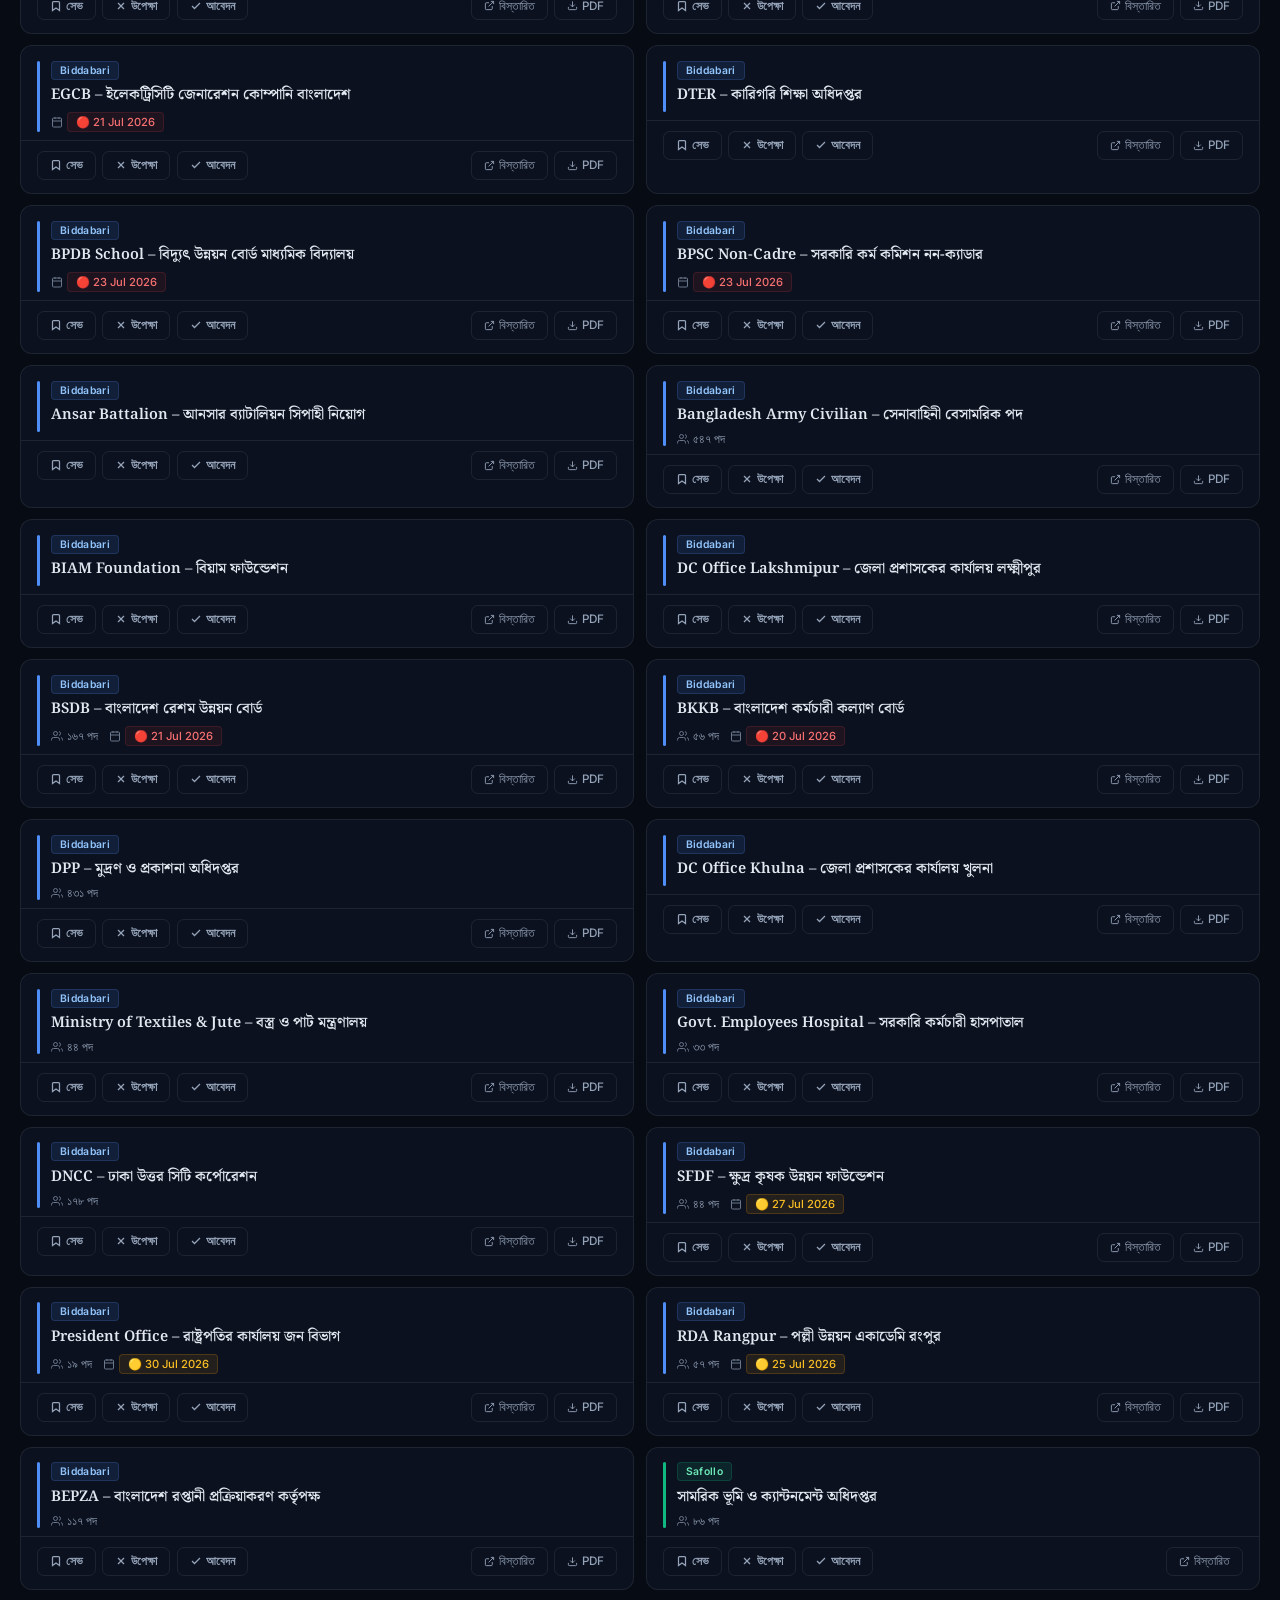
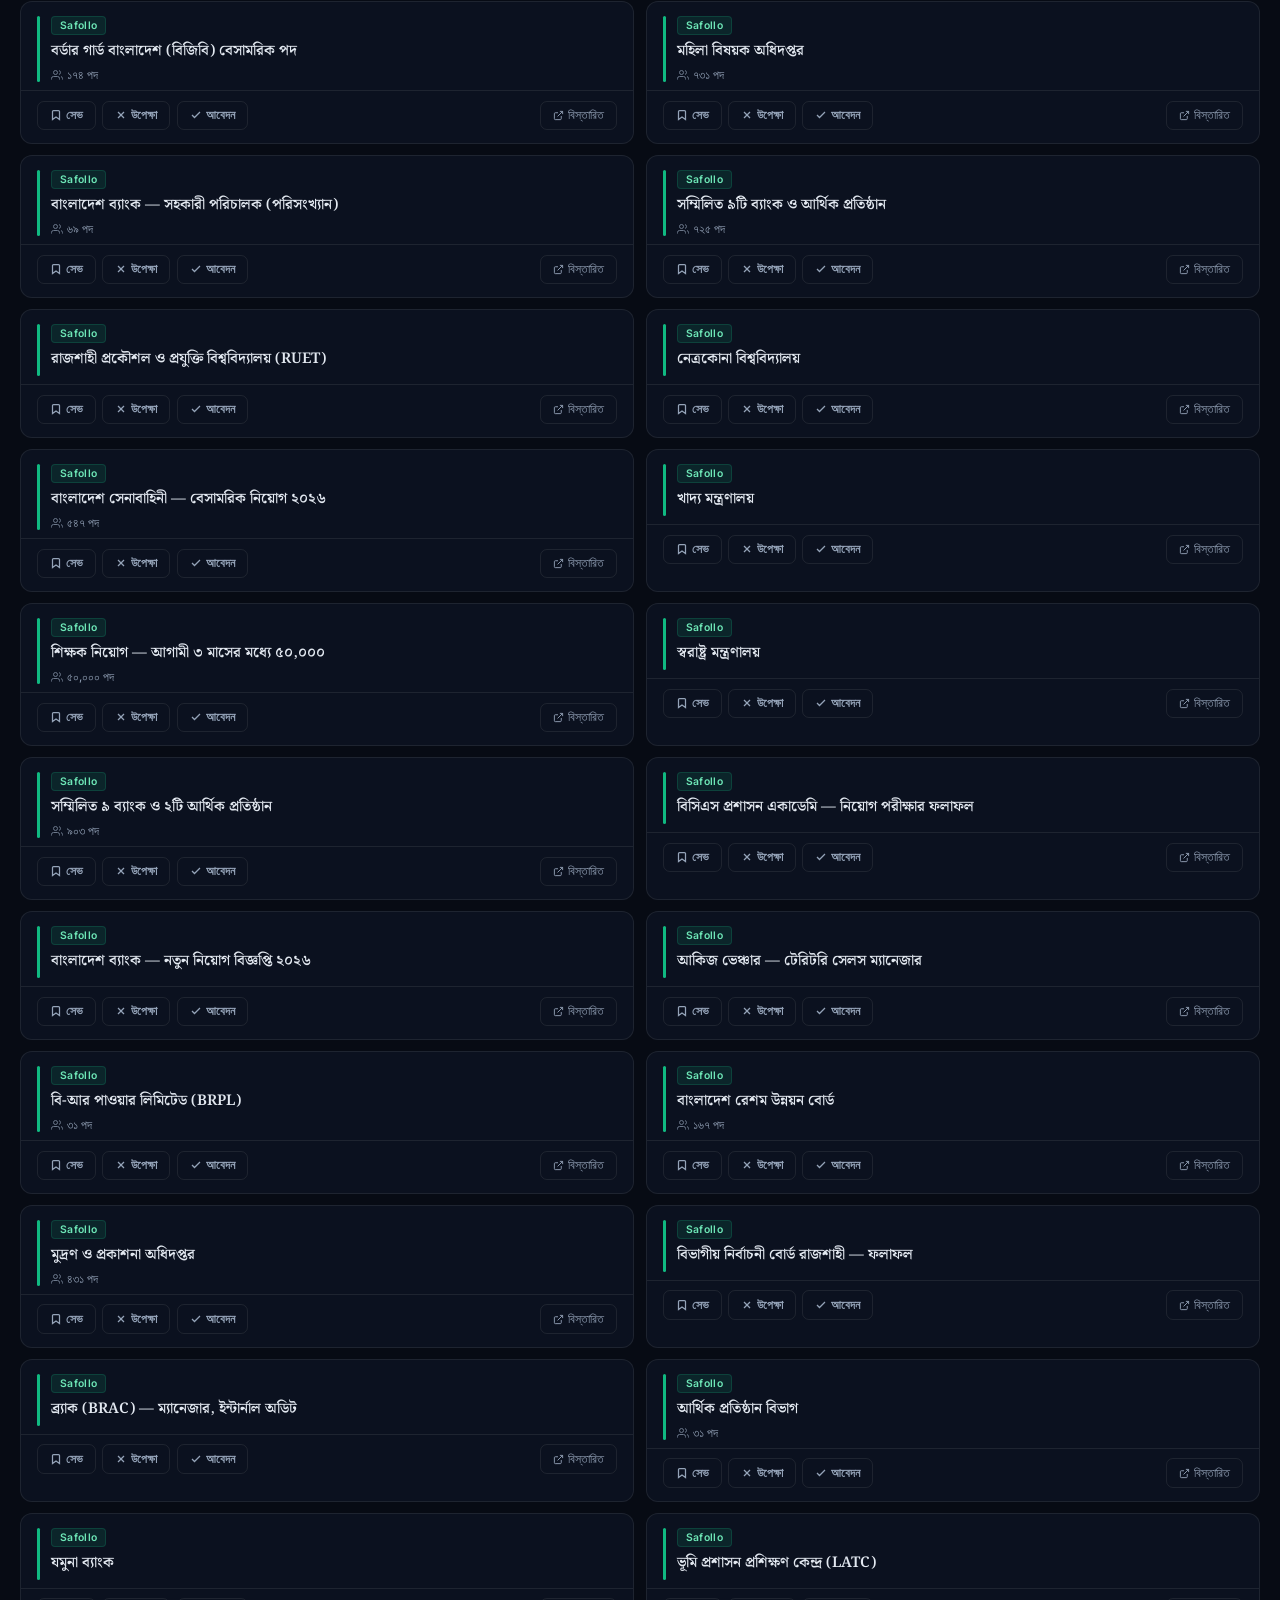
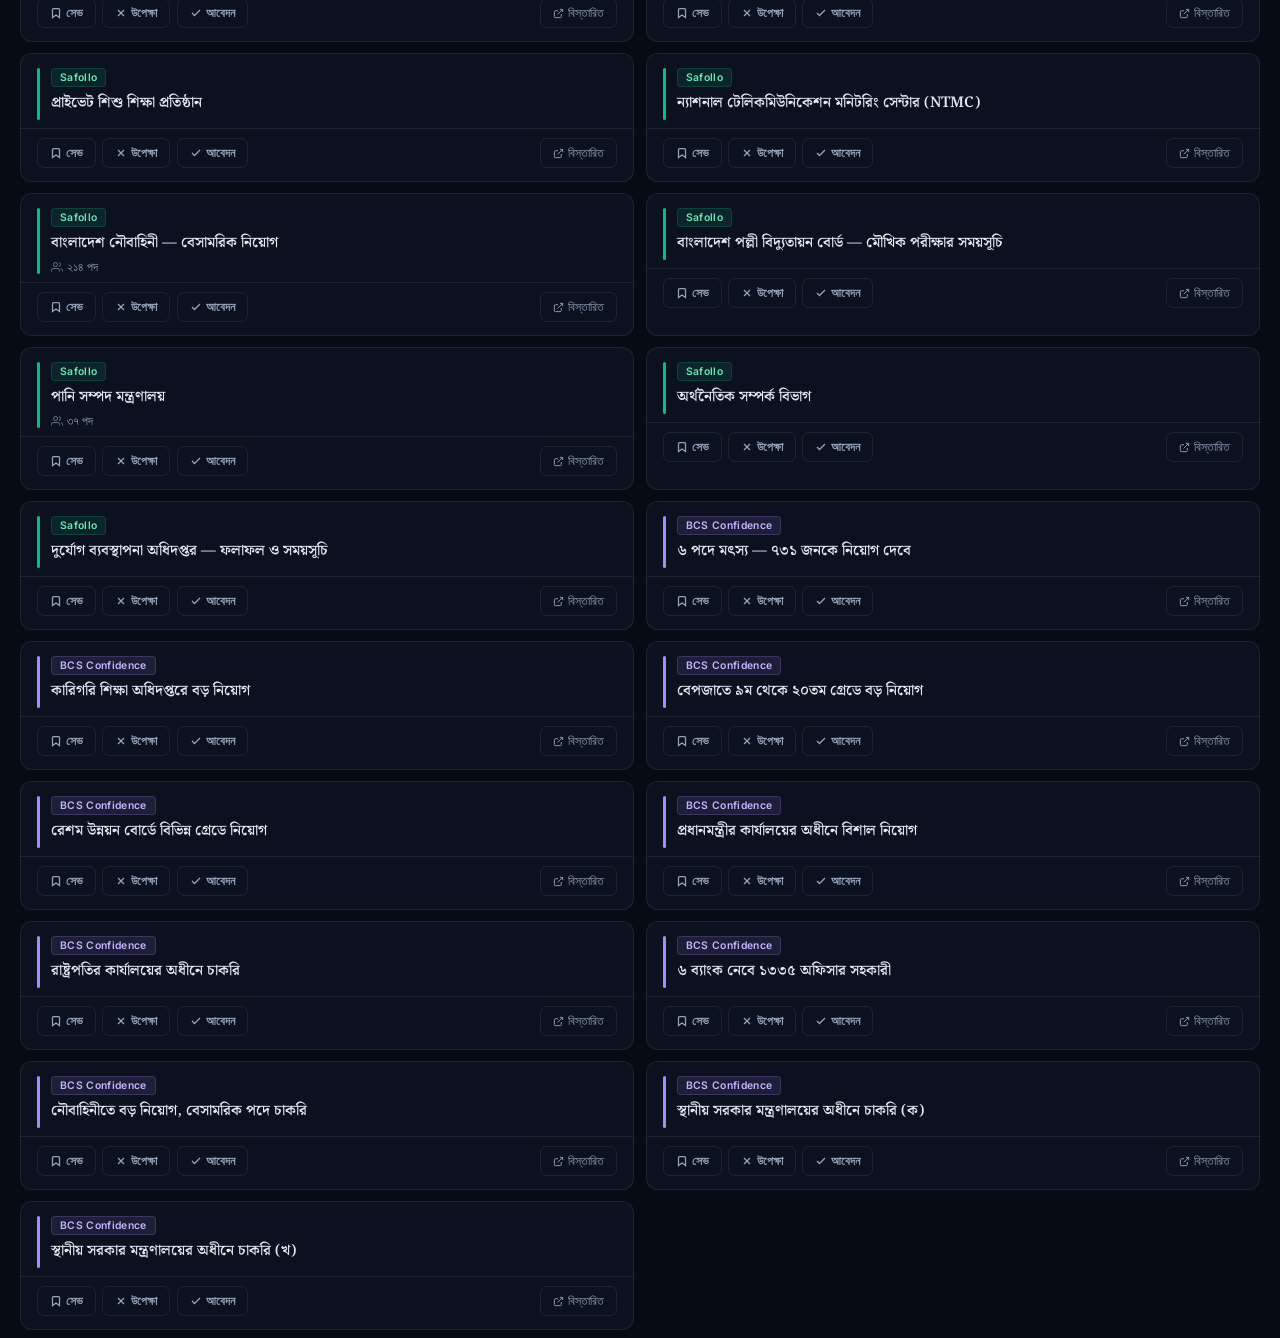
==== commit e2ab1f42: "cleanup: remove Cloudflare, GitHub-only simplified UI" ====
--- a/index.html
+++ b/index.html
@@ -254,32 +254,32 @@
   <!-- SYNC MODAL -->
   <div class="modal-overlay" id="syncModal" onclick="if(event.target===this)closeSyncModal()">
     <div class="modal">
-
-      <!-- WORKER URL SECTION -->
-      <h3>⚡ Update URL (সহজ পদ্ধতি)</h3>
-      <p>Cloudflare Worker URL দিন — তাহলে যেকোনো ডিভাইস থেকে token ছাড়াই 🔄 আপডেট করা যাবে।<br>
-      <a href="https://workers.cloudflare.com" target="_blank" style="color:var(--blue2)">Cloudflare Worker</a> কীভাবে বানাবেন: নিচের নির্দেশনা দেখুন।</p>
-      <input class="modal-input" id="workerUrlInput" type="url" placeholder="https://job-update.yourname.workers.dev" autocomplete="off">
-      <div style="display:flex;gap:.5rem;margin-bottom:1.2rem">
-        <button class="mbtn mbtn-primary" onclick="saveWorkerUrl()" style="flex:2">⚡ Save করুন</button>
-        <button class="mbtn mbtn-danger" id="clearWorkerBtn" onclick="clearWorkerUrl()" style="display:none;flex:1">✕ মুছুন</button>
-      </div>
-      <div id="workerStatusMsg" class="sync-status"></div>
-
-      <hr style="border:none;border-top:1px solid var(--b);margin:1rem 0">
-
-      <!-- GITHUB SYNC SECTION -->
-      <h3 style="margin-bottom:.3rem">☁ Cross-Browser Sync (ঐচ্ছিক)</h3>
-      <p>GitHub Token দিন — সব browser এ Save/Ignore/Apply sync হবে।<br>
-      Token scope: <span style="color:var(--amber2);font-weight:700">gist</span> + <span style="color:var(--amber2);font-weight:700">workflow</span></p>
+      <h3>⚙ Settings</h3>
+
+      <!-- UPDATE SECTION -->
+      <p style="font-size:.8rem;color:var(--muted2);font-family:'Noto Serif Bengali',serif;margin-bottom:.8rem">
+        <strong style="color:var(--amber2)">🔄 আপডেট বাটন:</strong> GitHub token একবার দিলে যেকোনো device থেকে শুধু ই বাটন চাপলেই new circular আসবে।<br>
+        <strong style="color:var(--green2)">⏰ শিডিউল:</strong> প্রতি ৬ ঘন্টায় automatically update হয় — কোনো কিছু লাগে না।
+      </p>
+
+      <hr style="border:none;border-top:1px solid var(--b);margin:.8rem 0">
+
+      <!-- GITHUB TOKEN SECTION -->
+      <h3 style="margin-bottom:.4rem">🔑 GitHub Token</h3>
+      <p style="font-size:.75rem;color:var(--muted2);font-family:'Noto Serif Bengali',serif;margin-bottom:.6rem">
+        Token দিলে 🔄 আপডেট কাজ করবে + সব browser এ data sync হবে।<br>
+        Scope: <span style="color:var(--amber2);font-weight:700">gist</span> + <span style="color:var(--amber2);font-weight:700">workflow</span>
+      </p>
       <input class="modal-input" id="tokenInput" type="password" placeholder="ghp_xxxxxxxxxxxxxxxxxxxx" autocomplete="off">
       <div id="syncStatusMsg" class="sync-status"></div>
       <div class="modal-actions" style="margin-top:.8rem">
-        <button class="mbtn mbtn-primary" onclick="connectGist()">✓ Connect করুন</button>
+        <button class="mbtn mbtn-primary" onclick="connectGist()">✓ Save করুন</button>
         <button class="mbtn mbtn-danger" id="disconnectBtn" onclick="disconnectGist()" style="display:none">✕ Disconnect</button>
         <button class="mbtn mbtn-ghost" onclick="closeSyncModal()">বাতিল</button>
       </div>
-      <p style="margin-top:1rem;font-size:.68rem;color:var(--muted)">Token বানান: <a href="https://github.com/settings/tokens/new" target="_blank" style="color:var(--blue2)">github.com/settings/tokens</a></p>
+      <p style="margin-top:.8rem;font-size:.67rem;color:var(--muted)">
+        Token বানান: <a href="https://github.com/settings/tokens/new" target="_blank" style="color:var(--blue2)">github.com/settings/tokens</a> → New token (classic) → scope: gist + workflow → Generate
+      </p>
     </div>
   </div>
 
@@ -384,45 +384,6 @@
 const SK      = 'jc_statuses_v2';
 const TK      = 'jc_gh_token';
 const GID_KEY = 'jc_gist_id';
-const WK_KEY  = 'jc_worker_url';   // Cloudflare Worker URL
-
-let workerUrl = null;
-
-function loadWorkerUrl() {
-  workerUrl = localStorage.getItem(WK_KEY) || null;
-  const inp = document.getElementById('workerUrlInput');
-  const clr = document.getElementById('clearWorkerBtn');
-  if (workerUrl) {
-    if (inp) inp.value = workerUrl;
-    if (clr) clr.style.display = '';
-    setWorkerMsg('⚡ Worker URL সেট আছে — token ছাড়াই আপডেট হবে', 'ok');
-  }
-}
-
-function saveWorkerUrl() {
-  const val = (document.getElementById('workerUrlInput').value || '').trim();
-  if (!val || !val.startsWith('http')) { setWorkerMsg('সঠিক URL দিন (https://...)', 'err'); return; }
-  workerUrl = val;
-  localStorage.setItem(WK_KEY, val);
-  document.getElementById('clearWorkerBtn').style.display = '';
-  setWorkerMsg('✅ Saved! এখন 🔄 আপডেট বাটন token ছাড়াই কাজ করবে', 'ok');
-  setTimeout(closeSyncModal, 1500);
-}
-
-function clearWorkerUrl() {
-  workerUrl = null;
-  localStorage.removeItem(WK_KEY);
-  document.getElementById('workerUrlInput').value = '';
-  document.getElementById('clearWorkerBtn').style.display = 'none';
-  setWorkerMsg('Worker URL মুছে গেছে', '');
-}
-
-function setWorkerMsg(msg, type) {
-  const el = document.getElementById('workerStatusMsg');
-  if (!el) return;
-  el.textContent = msg;
-  el.className = 'sync-status' + (type ? ' ' + type : '');
-}
 
 function getStatuses() { try { return JSON.parse(localStorage.getItem(SK)||'{}'); } catch(e){ return {}; } }
 function saveStatuses(s) { localStorage.setItem(SK, JSON.stringify(s)); }
@@ -576,15 +537,11 @@
 async function triggerUpdate() {
   const btn   = document.getElementById('updateBtn');
   const label = document.getElementById('updateLabel');
-
-  // Priority 1: Use Cloudflare Worker (no token needed)
-  const wUrl = workerUrl || localStorage.getItem(WK_KEY);
-  // Priority 2: Use stored GitHub token
   const token = syncToken || localStorage.getItem(TK);
 
-  if (!wUrl && !token) {
+  if (!token) {
     openSyncModal();
-    setWorkerMsg('⚠ আগে Worker URL অথবা GitHub Token দিন', 'err');
+    setSyncMsg('⚠ আপডেট করতে প্রথমে GitHub Token দিন', 'err');
     return;
   }
 
@@ -593,55 +550,44 @@
   label.textContent = 'চলছে...';
 
   try {
-    let ok = false;
-
-    if (wUrl) {
-      // Call Cloudflare Worker (no auth needed)
-      const r = await fetch(wUrl, { method: 'POST' });
-      ok = r.ok;
-      if (!ok) throw new Error(`Worker error: HTTP ${r.status}`);
-    } else {
-      // Fallback: direct GitHub API with token
-      const r = await fetch(
-        'https://api.github.com/repos/EkramulKU/jobportal/actions/workflows/update_circulars.yml/dispatches',
-        {
-          method: 'POST',
-          headers: {
-            'Authorization': `token ${token}`,
-            'Accept': 'application/vnd.github+json',
-            'Content-Type': 'application/json',
-            'User-Agent': 'JobAssistant'
-          },
-          body: JSON.stringify({ref: 'master'})
-        }
-      );
-      if (r.status === 401 || r.status === 403) {
-        openSyncModal();
-        setSyncMsg('❌ Token এ workflow scope নেই — নতুন token বানান', 'err');
+    const r = await fetch(
+      'https://api.github.com/repos/EkramulKU/jobportal/actions/workflows/update_circulars.yml/dispatches',
+      {
+        method: 'POST',
+        headers: {
+          'Authorization': `token ${token}`,
+          'Accept': 'application/vnd.github+json',
+          'Content-Type': 'application/json',
+          'User-Agent': 'JobAssistant'
+        },
+        body: JSON.stringify({ref: 'master'})
+      }
+    );
+
+    if (r.status === 401 || r.status === 403) {
+      openSyncModal();
+      setSyncMsg('❌ Token এ workflow scope নেই — নতুন token বানান', 'err');
+      resetUpdateBtn();
+      return;
+    }
+    if (r.status !== 204) throw new Error(`HTTP ${r.status}`);
+
+    showToast('🚀 Update শুরু — ২ মিনিট পরে নতুন circular দেখাবে');
+    label.textContent = '⏳ ২ মিনিট...';
+    let secs = 120;
+    clearInterval(updateTimer);
+    updateTimer = setInterval(async () => {
+      secs--;
+      if (secs > 0) {
+        label.textContent = `⏳ ${secs}s...`;
+      } else {
+        clearInterval(updateTimer);
+        label.textContent = '📥 লোড হচ্ছে...';
+        await loadData();
+        showToast('✅ নতুন circular আপডেট হয়েছে!');
         resetUpdateBtn();
-        return;
       }
-      ok = r.status === 204;
-    }
-
-    if (ok) {
-      showToast('🚀 Update শুরু — ২ মিনিট পরে নতুন circular দেখাবে');
-      label.textContent = '⏳ ২ মিনিট...';
-      let secs = 120;
-      clearInterval(updateTimer);
-      updateTimer = setInterval(async () => {
-        secs--;
-        if (secs > 0) {
-          label.textContent = `⏳ ${secs}s...`;
-        } else {
-          clearInterval(updateTimer);
-          label.textContent = '📥 লোড হচ্ছে...';
-          await loadData();
-          showToast('✅ নতুন circular আপডেট হয়েছে!');
-          resetUpdateBtn();
-        }
-      }, 1000);
-    }
+    }, 1000);
   } catch(e) {
     showToast('❌ ' + (e.message || 'সমস্যা হয়েছে'));
     resetUpdateBtn();
@@ -923,7 +869,6 @@
 }
 
 document.addEventListener('DOMContentLoaded', () => {
-  loadWorkerUrl();
   loadSyncConfig();
   loadData();
   if (syncToken && syncGistId) syncFromGist();
